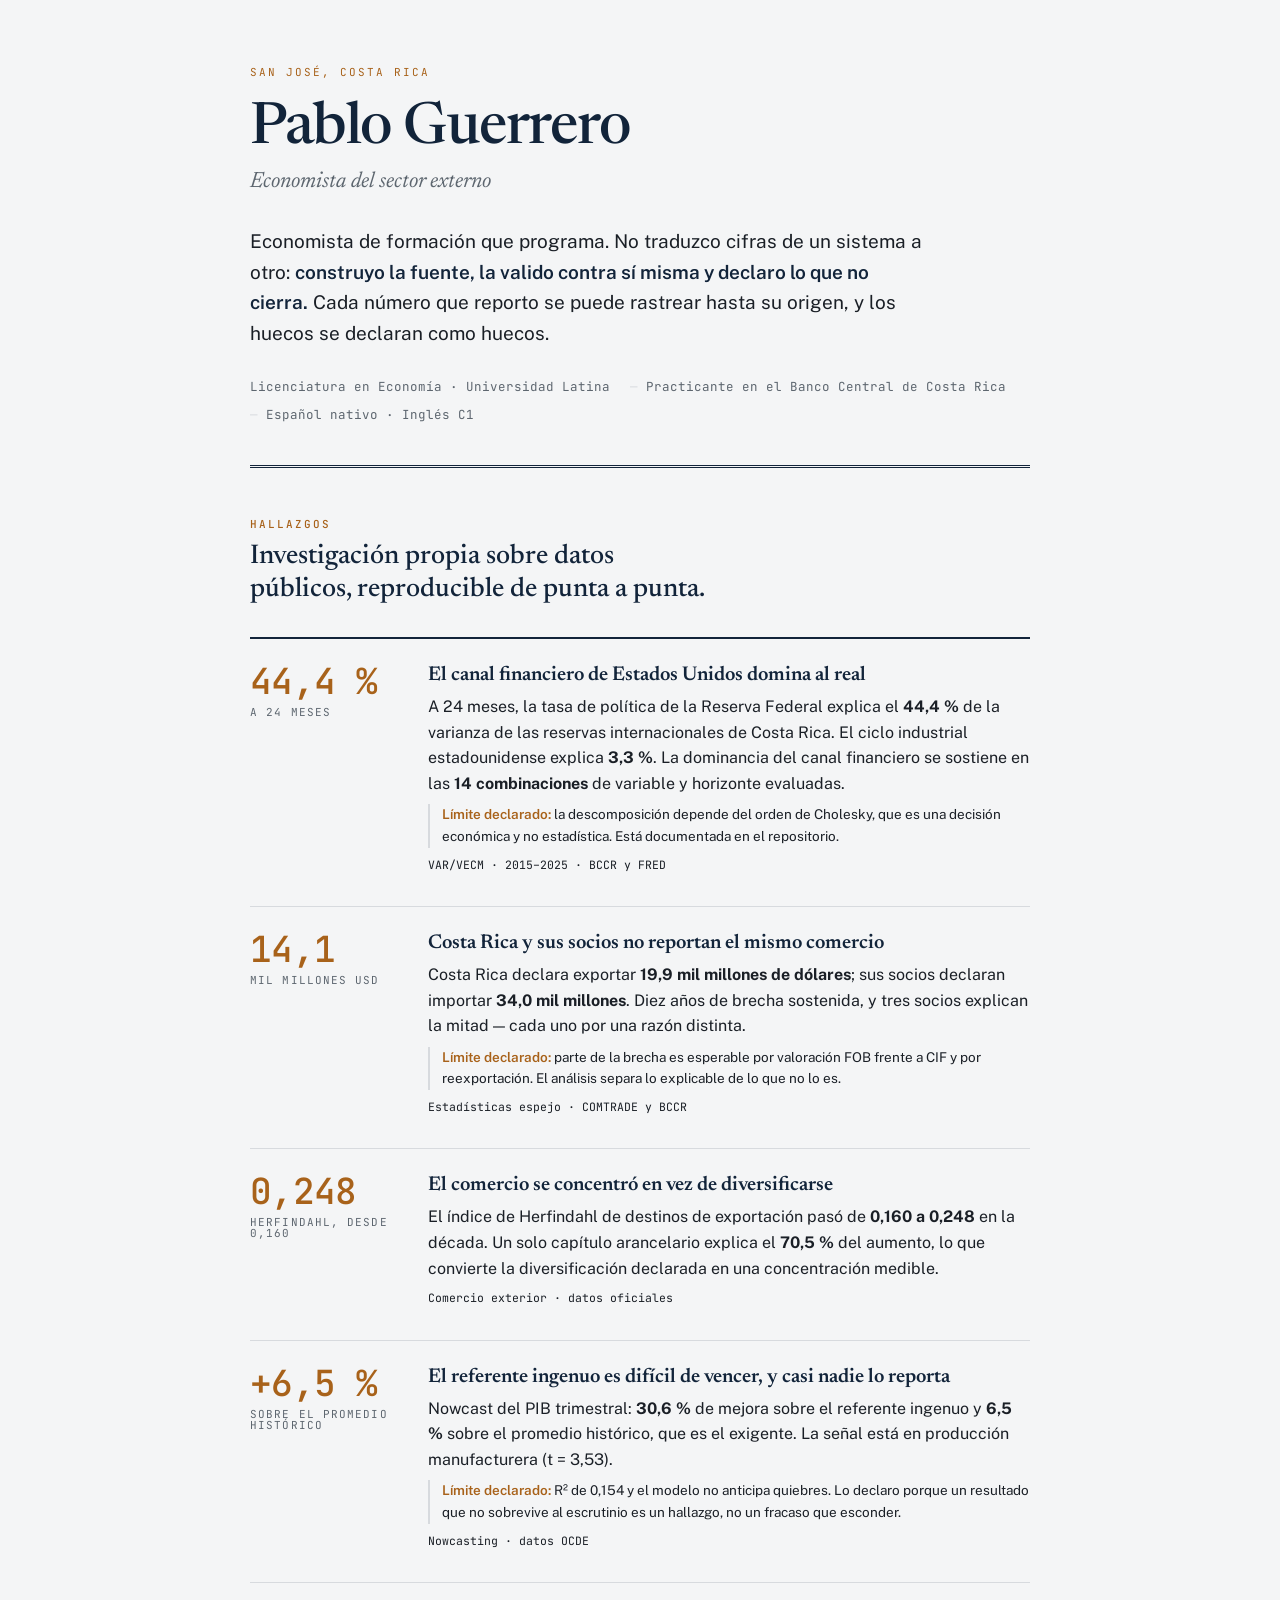
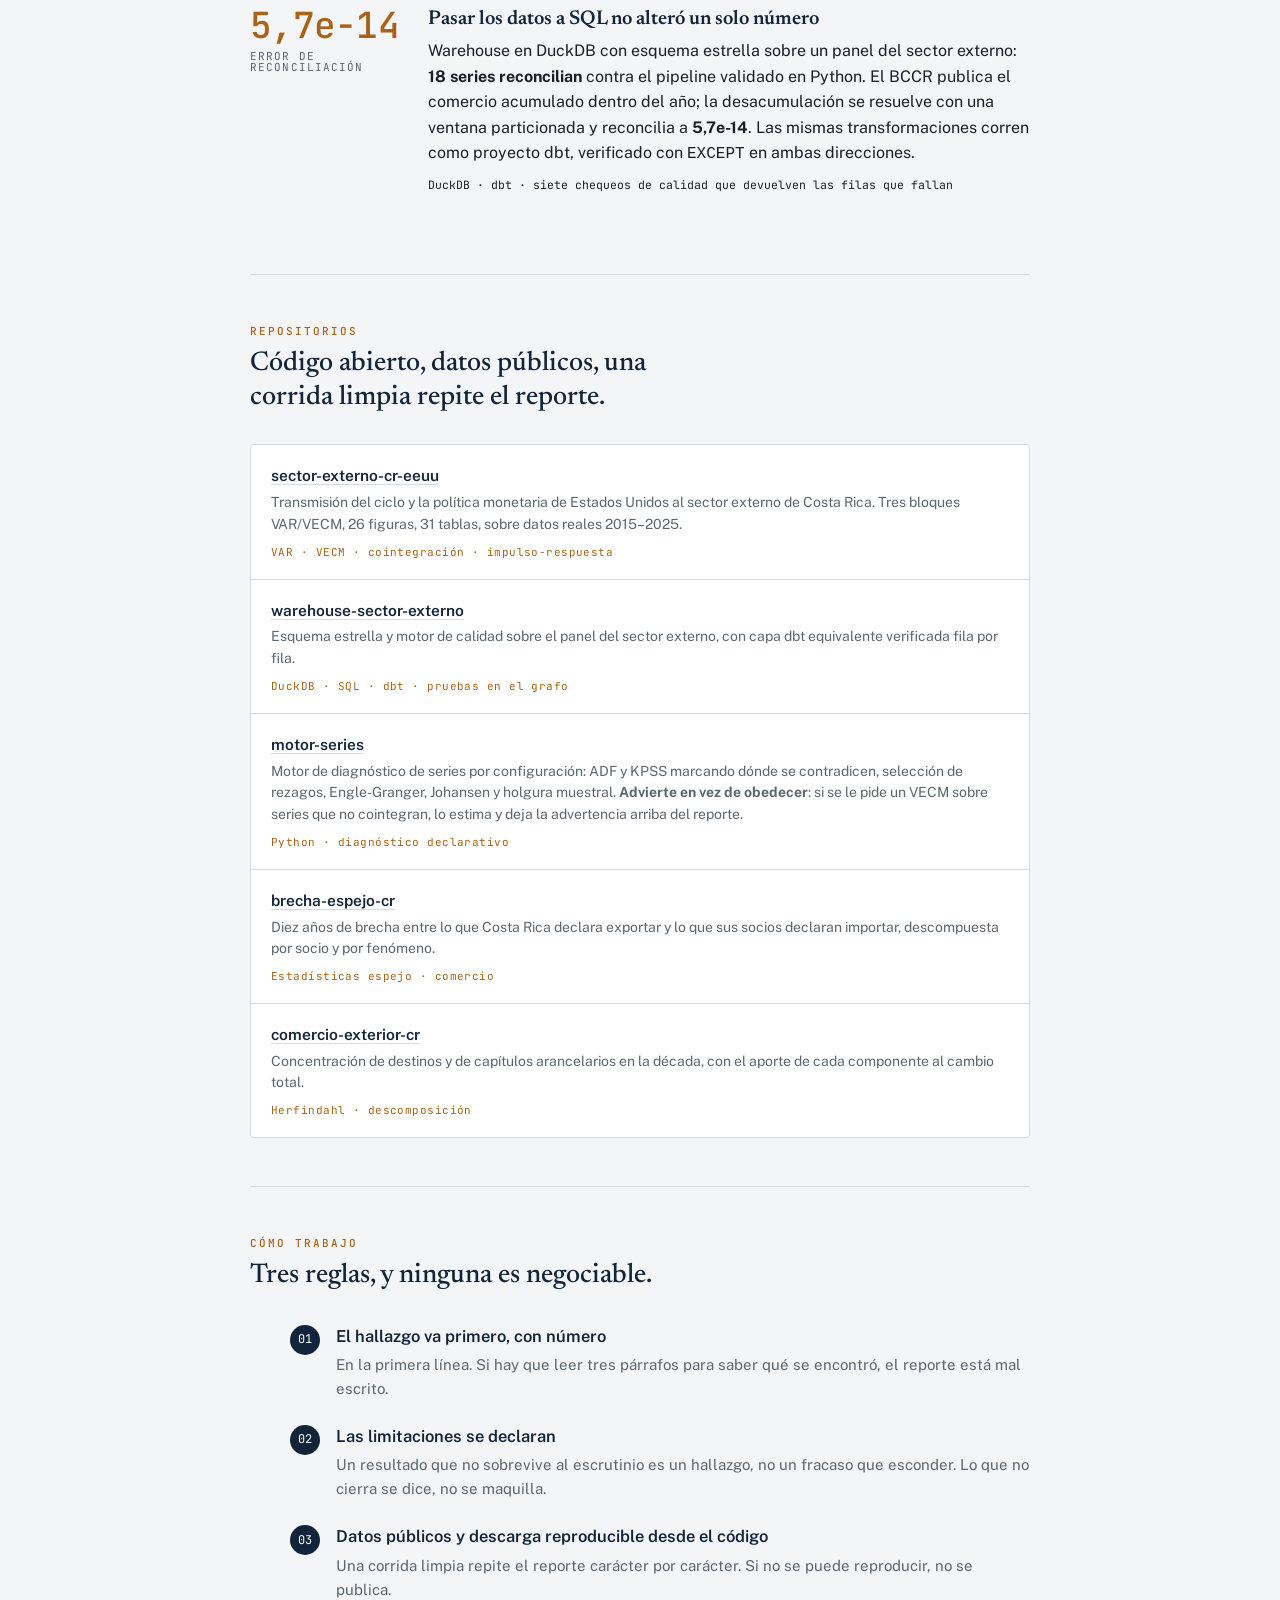
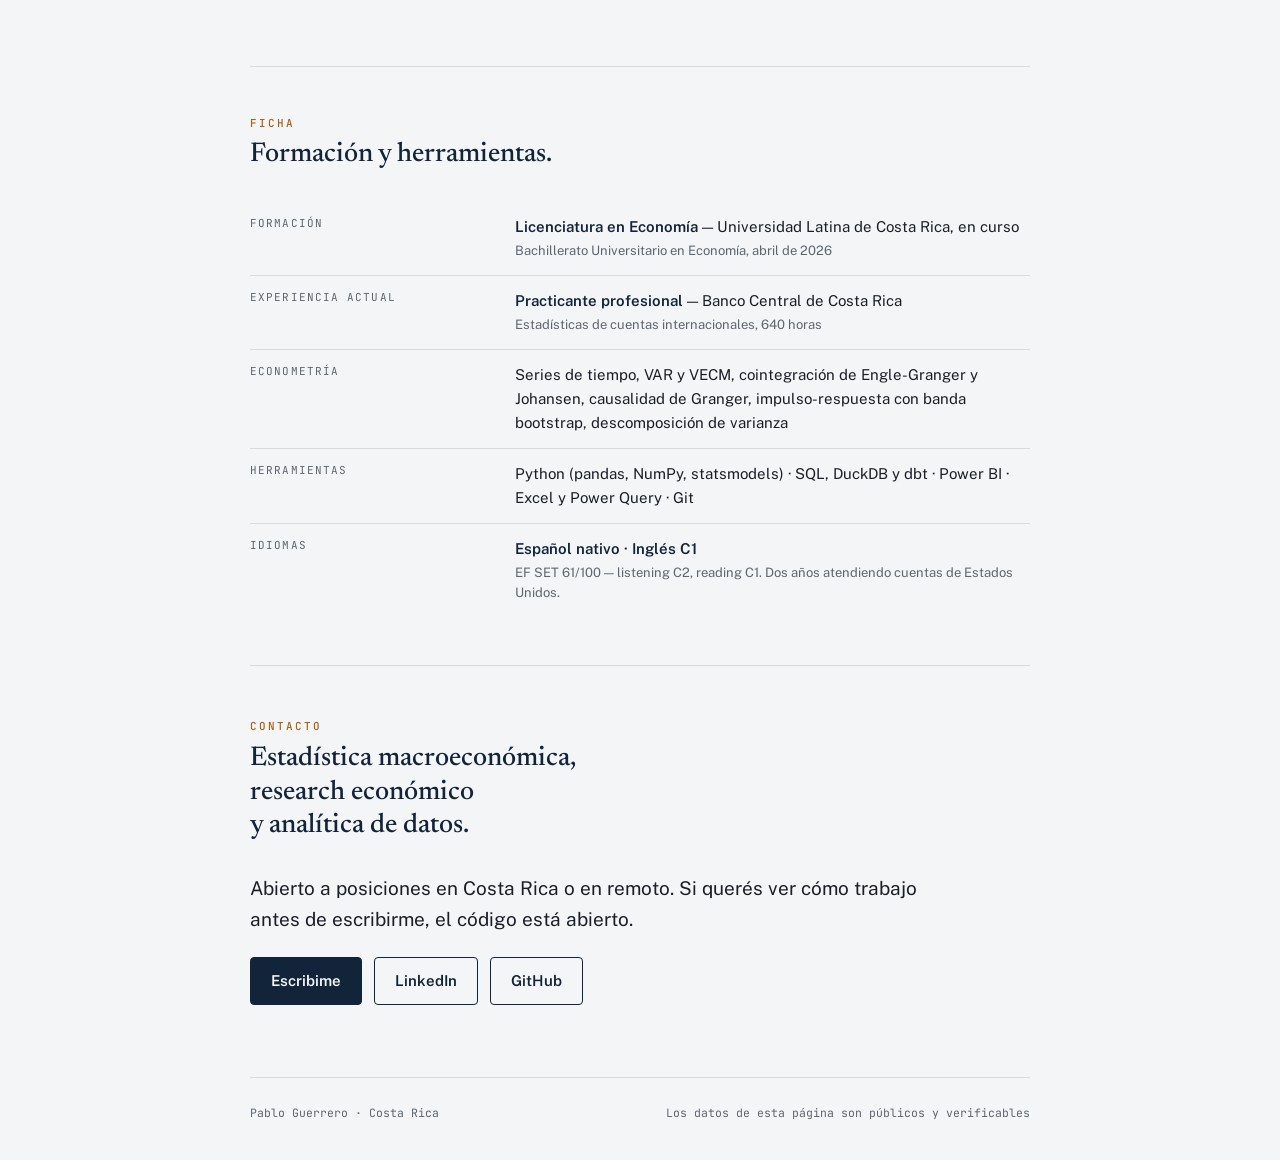
==== index.html @ 135ca8b3 "Página personal de presentación Una sola página estática: hallazgos con su número y su limitación de" ====
<!doctype html>
<html lang="es">
<head>
<meta charset="utf-8">
<meta name="viewport" content="width=device-width, initial-scale=1, viewport-fit=cover">
<title>Pablo Guerrero — Economista</title>
<meta name="description" content="Economista del sector externo costarricense. Series de tiempo, VAR/VECM y datos oficiales. Cada número rastreable hasta su origen.">
<meta property="og:title" content="Pablo Guerrero — Economista">
<meta property="og:description" content="Economista del sector externo costarricense. Series de tiempo, VAR/VECM y datos oficiales.">
<meta property="og:type" content="profile">
<link rel="preconnect" href="https://fonts.googleapis.com">
<link rel="preconnect" href="https://fonts.gstatic.com" crossorigin>
<link rel="stylesheet" href="https://fonts.googleapis.com/css2?family=JetBrains+Mono:wght@400;500&family=Newsreader:ital,opsz,wght@0,6..72,400;0,6..72,500;0,6..72,600;1,6..72,400&family=Public+Sans:wght@400;500;600;700&display=swap">
<style>
  :root{
    --tinta:#12243a;
    --tinta-2:#2c415c;
    --azul:#1b4f8a;
    --ocre:#a8621a;
    --fondo:#f4f5f6;
    --papel:#ffffff;
    --papel-2:#eceef0;
    --linea:#d7dade;
    --texto:#1a1f26;
    --tenue:#5d666f;
    --radio:4px;
  }
  @media (prefers-color-scheme: dark){
    :root:not([data-theme="light"]){
      --tinta:#dfe6ee;
      --tinta-2:#a9bed6;
      --azul:#7fb3e8;
      --ocre:#e0995a;
      --fondo:#0e1319;
      --papel:#161c24;
      --papel-2:#1e262f;
      --linea:#2c353f;
      --texto:#e4e8ec;
      --tenue:#95a0ac;
    }
  }
  :root[data-theme="dark"]{
    --tinta:#dfe6ee; --tinta-2:#a9bed6; --azul:#7fb3e8; --ocre:#e0995a;
    --fondo:#0e1319; --papel:#161c24; --papel-2:#1e262f; --linea:#2c353f;
    --texto:#e4e8ec; --tenue:#95a0ac;
  }

  *{box-sizing:border-box;}
  html{-webkit-text-size-adjust:100%;}
  body{
    margin:0;
    padding:0 20px;
    background:var(--fondo);
    color:var(--texto);
    font-family:"Public Sans", ui-sans-serif, system-ui, -apple-system, sans-serif;
    font-size:16px;
    line-height:1.6;
    -webkit-font-smoothing:antialiased;
  }
  .caja{max-width:780px;margin:0 auto;}

  a{color:var(--azul);text-decoration:none;border-bottom:1px solid transparent;transition:border-color .15s;}
  a:hover{border-bottom-color:var(--azul);}
  a:focus-visible{outline:2px solid var(--ocre);outline-offset:3px;border-radius:2px;}

  /* ---- encabezado ---- */
  header{padding-block:64px 40px;border-bottom:3px double var(--tinta);}
  .kicker{
    font-family:"JetBrains Mono", ui-monospace, monospace;
    font-size:11px;letter-spacing:.18em;text-transform:uppercase;
    color:var(--ocre);margin:0 0 18px;
  }
  h1{
    font-family:"Newsreader", Georgia, "Times New Roman", serif;
    font-weight:500;font-size:clamp(38px, 8vw, 58px);line-height:1.02;
    letter-spacing:-.02em;margin:0 0 6px;color:var(--tinta);
  }
  .rol{
    font-family:"Newsreader", Georgia, serif;font-style:italic;
    font-size:clamp(18px, 3.4vw, 22px);color:var(--tenue);margin:0 0 26px;font-weight:400;
  }
  .tesis{
    font-size:clamp(17px, 2.6vw, 19px);line-height:1.62;max-width:56ch;margin:0 0 28px;
    color:var(--texto);
  }
  .tesis b{font-weight:600;color:var(--tinta);}
  .meta{
    display:flex;flex-wrap:wrap;gap:8px 20px;
    font-family:"JetBrains Mono", ui-monospace, monospace;font-size:12.5px;color:var(--tenue);
  }
  .meta span::before{content:"— ";color:var(--linea);}
  .meta span:first-child::before{content:"";}

  /* ---- secciones ---- */
  section{padding-block:48px;border-bottom:1px solid var(--linea);}
  section:last-of-type{border-bottom:none;}
  h2{
    font-family:"JetBrains Mono", ui-monospace, monospace;
    font-size:11px;letter-spacing:.18em;text-transform:uppercase;font-weight:500;
    color:var(--ocre);margin:0 0 6px;
  }
  .lead{
    font-family:"Newsreader", Georgia, serif;
    font-size:clamp(22px, 4vw, 27px);line-height:1.25;font-weight:500;
    color:var(--tinta);margin:0 0 30px;max-width:30ch;text-wrap:balance;
  }

  /* ---- hallazgos ---- */
  .hallazgo{
    display:grid;grid-template-columns:minmax(0,150px) 1fr;gap:6px 28px;
    padding-block:24px;border-top:1px solid var(--linea);
  }
  .hallazgo:first-of-type{border-top:2px solid var(--tinta);}
  .cifra{
    font-family:"JetBrains Mono", ui-monospace, monospace;
    font-size:clamp(28px, 6vw, 36px);font-weight:500;line-height:1;
    color:var(--ocre);font-variant-numeric:tabular-nums;letter-spacing:-.02em;
  }
  .cifra small{display:block;font-size:11px;letter-spacing:.1em;text-transform:uppercase;
    color:var(--tenue);margin-top:8px;font-weight:400;}
  .hallazgo h3{
    font-family:"Newsreader", Georgia, serif;font-size:20px;font-weight:600;
    margin:0 0 6px;color:var(--tinta);line-height:1.25;
  }
  .hallazgo p{margin:0 0 8px;color:var(--texto);}
  .limite{
    font-size:13.5px;color:var(--tenue);border-left:2px solid var(--linea);
    padding-left:12px;margin:10px 0 0;
  }
  .limite b{color:var(--ocre);font-weight:600;}
  .fuente{
    font-family:"JetBrains Mono", ui-monospace, monospace;
    font-size:11.5px;color:var(--tenue);margin-top:10px;
  }

  /* ---- proyectos ---- */
  .repos{display:grid;gap:1px;background:var(--linea);border:1px solid var(--linea);border-radius:var(--radio);overflow:hidden;}
  .repo{background:var(--papel);padding:18px 20px;}
  .repo:hover{background:var(--papel-2);}
  .repo h3{margin:0 0 4px;font-size:15.5px;font-weight:600;}
  .repo h3 a{color:var(--tinta);border-bottom-color:var(--linea);}
  .repo h3 a:hover{color:var(--azul);border-bottom-color:var(--azul);}
  .repo p{margin:0;font-size:14px;color:var(--tenue);line-height:1.55;}
  .repo .tags{
    font-family:"JetBrains Mono", ui-monospace, monospace;
    font-size:11px;color:var(--ocre);margin-top:8px;letter-spacing:.04em;
  }

  /* ---- metodo ---- */
  .metodo{counter-reset:m;display:grid;gap:22px;}
  .metodo li{list-style:none;padding-left:46px;position:relative;}
  .metodo li::before{
    counter-increment:m;content:counter(m, decimal-leading-zero);
    position:absolute;left:0;top:2px;
    font-family:"JetBrains Mono", ui-monospace, monospace;font-size:12px;
    color:var(--papel);background:var(--tinta);
    width:30px;height:30px;display:grid;place-items:center;border-radius:50%;
  }
  .metodo h3{margin:0 0 4px;font-size:16.5px;font-weight:600;color:var(--tinta);}
  .metodo p{margin:0;color:var(--tenue);font-size:15px;}

  /* ---- ficha ---- */
  .ficha{width:100%;border-collapse:collapse;font-size:15px;}
  .ficha th,.ficha td{text-align:left;padding:13px 0;border-bottom:1px solid var(--linea);vertical-align:top;}
  .ficha th{
    font-family:"JetBrains Mono", ui-monospace, monospace;
    font-size:11px;letter-spacing:.1em;text-transform:uppercase;
    color:var(--tenue);font-weight:400;width:34%;padding-right:20px;
  }
  .ficha tr:last-child th,.ficha tr:last-child td{border-bottom:none;}
  .ficha td b{font-weight:600;color:var(--tinta);}
  .ficha td small{display:block;color:var(--tenue);font-size:13px;margin-top:2px;}

  /* ---- contacto ---- */
  .contacto{padding-block:52px 72px;}
  .contacto .lead{max-width:24ch;}
  .enlaces{display:flex;flex-wrap:wrap;gap:12px;margin-top:8px;}
  .enlaces a{
    display:inline-flex;align-items:center;gap:8px;
    border:1px solid var(--tinta);color:var(--tinta);
    padding:11px 20px;border-radius:var(--radio);
    font-size:15px;font-weight:600;transition:all .15s;
  }
  .enlaces a:hover{background:var(--tinta);color:var(--fondo);border-color:var(--tinta);}
  .enlaces a.primario{background:var(--tinta);color:var(--fondo);}
  .enlaces a.primario:hover{background:var(--azul);border-color:var(--azul);}

  footer{
    padding-block:26px 40px;border-top:1px solid var(--linea);
    font-family:"JetBrains Mono", ui-monospace, monospace;
    font-size:11.5px;color:var(--tenue);
    display:flex;justify-content:space-between;gap:12px;flex-wrap:wrap;
  }

  @media (max-width: 620px){
    .hallazgo{grid-template-columns:1fr;gap:10px;}
    .cifra small{display:inline;margin-left:10px;}
    .ficha th{width:auto;display:block;padding-bottom:2px;border-bottom:none;}
    .ficha td{display:block;padding-top:0;}
  }
  @media (prefers-reduced-motion: reduce){*{transition:none !important;}}
</style>
</head>
<body>
<div class="caja">

  <header>
    <p class="kicker">San José, Costa Rica</p>
    <h1>Pablo Guerrero</h1>
    <p class="rol">Economista del sector externo</p>
    <p class="tesis">Economista de formación que programa. No traduzco cifras de un sistema a otro: <b>construyo la fuente, la valido contra sí misma y declaro lo que no cierra.</b> Cada número que reporto se puede rastrear hasta su origen, y los huecos se declaran como huecos.</p>
    <div class="meta">
      <span>Licenciatura en Economía · Universidad Latina</span>
      <span>Practicante en el Banco Central de Costa Rica</span>
      <span>Español nativo · Inglés C1</span>
    </div>
  </header>

  <section>
    <h2>Hallazgos</h2>
    <p class="lead">Investigación propia sobre datos públicos, reproducible de punta a punta.</p>

    <div class="hallazgo">
      <div class="cifra">44,4 %<small>a 24 meses</small></div>
      <div>
        <h3>El canal financiero de Estados Unidos domina al real</h3>
        <p>A 24 meses, la tasa de política de la Reserva Federal explica el <b>44,4 %</b> de la varianza de las reservas internacionales de Costa Rica. El ciclo industrial estadounidense explica <b>3,3 %</b>. La dominancia del canal financiero se sostiene en las <b>14 combinaciones</b> de variable y horizonte evaluadas.</p>
        <p class="limite"><b>Límite declarado:</b> la descomposición depende del orden de Cholesky, que es una decisión económica y no estadística. Está documentada en el repositorio.</p>
        <p class="fuente">VAR/VECM · 2015–2025 · BCCR y FRED</p>
      </div>
    </div>

    <div class="hallazgo">
      <div class="cifra">14,1<small>mil millones USD</small></div>
      <div>
        <h3>Costa Rica y sus socios no reportan el mismo comercio</h3>
        <p>Costa Rica declara exportar <b>19,9 mil millones de dólares</b>; sus socios declaran importar <b>34,0 mil millones</b>. Diez años de brecha sostenida, y tres socios explican la mitad — cada uno por una razón distinta.</p>
        <p class="limite"><b>Límite declarado:</b> parte de la brecha es esperable por valoración FOB frente a CIF y por reexportación. El análisis separa lo explicable de lo que no lo es.</p>
        <p class="fuente">Estadísticas espejo · COMTRADE y BCCR</p>
      </div>
    </div>

    <div class="hallazgo">
      <div class="cifra">0,248<small>Herfindahl, desde 0,160</small></div>
      <div>
        <h3>El comercio se concentró en vez de diversificarse</h3>
        <p>El índice de Herfindahl de destinos de exportación pasó de <b>0,160 a 0,248</b> en la década. Un solo capítulo arancelario explica el <b>70,5 %</b> del aumento, lo que convierte la diversificación declarada en una concentración medible.</p>
        <p class="fuente">Comercio exterior · datos oficiales</p>
      </div>
    </div>

    <div class="hallazgo">
      <div class="cifra">+6,5 %<small>sobre el promedio histórico</small></div>
      <div>
        <h3>El referente ingenuo es difícil de vencer, y casi nadie lo reporta</h3>
        <p>Nowcast del PIB trimestral: <b>30,6 %</b> de mejora sobre el referente ingenuo y <b>6,5 %</b> sobre el promedio histórico, que es el exigente. La señal está en producción manufacturera (t = 3,53).</p>
        <p class="limite"><b>Límite declarado:</b> R² de 0,154 y el modelo no anticipa quiebres. Lo declaro porque un resultado que no sobrevive al escrutinio es un hallazgo, no un fracaso que esconder.</p>
        <p class="fuente">Nowcasting · datos OCDE</p>
      </div>
    </div>

    <div class="hallazgo">
      <div class="cifra">5,7e-14<small>error de reconciliación</small></div>
      <div>
        <h3>Pasar los datos a SQL no alteró un solo número</h3>
        <p>Warehouse en DuckDB con esquema estrella sobre un panel del sector externo: <b>18 series reconcilian</b> contra el pipeline validado en Python. El BCCR publica el comercio acumulado dentro del año; la desacumulación se resuelve con una ventana particionada y reconcilia a <b>5,7e-14</b>. Las mismas transformaciones corren como proyecto dbt, verificado con <code>EXCEPT</code> en ambas direcciones.</p>
        <p class="fuente">DuckDB · dbt · siete chequeos de calidad que devuelven las filas que fallan</p>
      </div>
    </div>
  </section>

  <section>
    <h2>Repositorios</h2>
    <p class="lead">Código abierto, datos públicos, una corrida limpia repite el reporte.</p>
    <div class="repos">
      <div class="repo">
        <h3><a href="https://github.com/pabloguerrerocr/sector-externo-cr-eeuu">sector-externo-cr-eeuu</a></h3>
        <p>Transmisión del ciclo y la política monetaria de Estados Unidos al sector externo de Costa Rica. Tres bloques VAR/VECM, 26 figuras, 31 tablas, sobre datos reales 2015–2025.</p>
        <p class="tags">VAR · VECM · cointegración · impulso-respuesta</p>
      </div>
      <div class="repo">
        <h3><a href="https://github.com/pabloguerrerocr/warehouse-sector-externo">warehouse-sector-externo</a></h3>
        <p>Esquema estrella y motor de calidad sobre el panel del sector externo, con capa dbt equivalente verificada fila por fila.</p>
        <p class="tags">DuckDB · SQL · dbt · pruebas en el grafo</p>
      </div>
      <div class="repo">
        <h3><a href="https://github.com/pabloguerrerocr/motor-series">motor-series</a></h3>
        <p>Motor de diagnóstico de series por configuración: ADF y KPSS marcando dónde se contradicen, selección de rezagos, Engle-Granger, Johansen y holgura muestral. <b>Advierte en vez de obedecer</b>: si se le pide un VECM sobre series que no cointegran, lo estima y deja la advertencia arriba del reporte.</p>
        <p class="tags">Python · diagnóstico declarativo</p>
      </div>
      <div class="repo">
        <h3><a href="https://github.com/pabloguerrerocr/brecha-espejo-cr">brecha-espejo-cr</a></h3>
        <p>Diez años de brecha entre lo que Costa Rica declara exportar y lo que sus socios declaran importar, descompuesta por socio y por fenómeno.</p>
        <p class="tags">Estadísticas espejo · comercio</p>
      </div>
      <div class="repo">
        <h3><a href="https://github.com/pabloguerrerocr/comercio-exterior-cr">comercio-exterior-cr</a></h3>
        <p>Concentración de destinos y de capítulos arancelarios en la década, con el aporte de cada componente al cambio total.</p>
        <p class="tags">Herfindahl · descomposición</p>
      </div>
    </div>
  </section>

  <section>
    <h2>Cómo trabajo</h2>
    <p class="lead">Tres reglas, y ninguna es negociable.</p>
    <ol class="metodo">
      <li>
        <h3>El hallazgo va primero, con número</h3>
        <p>En la primera línea. Si hay que leer tres párrafos para saber qué se encontró, el reporte está mal escrito.</p>
      </li>
      <li>
        <h3>Las limitaciones se declaran</h3>
        <p>Un resultado que no sobrevive al escrutinio es un hallazgo, no un fracaso que esconder. Lo que no cierra se dice, no se maquilla.</p>
      </li>
      <li>
        <h3>Datos públicos y descarga reproducible desde el código</h3>
        <p>Una corrida limpia repite el reporte carácter por carácter. Si no se puede reproducir, no se publica.</p>
      </li>
    </ol>
  </section>

  <section>
    <h2>Ficha</h2>
    <p class="lead">Formación y herramientas.</p>
    <table class="ficha">
      <tr>
        <th>Formación</th>
        <td>
          <b>Licenciatura en Economía</b> — Universidad Latina de Costa Rica, en curso
          <small>Bachillerato Universitario en Economía, abril de 2026</small>
        </td>
      </tr>
      <tr>
        <th>Experiencia actual</th>
        <td>
          <b>Practicante profesional</b> — Banco Central de Costa Rica
          <small>Estadísticas de cuentas internacionales, 640 horas</small>
        </td>
      </tr>
      <tr>
        <th>Econometría</th>
        <td>Series de tiempo, VAR y VECM, cointegración de Engle-Granger y Johansen, causalidad de Granger, impulso-respuesta con banda bootstrap, descomposición de varianza</td>
      </tr>
      <tr>
        <th>Herramientas</th>
        <td>Python (pandas, NumPy, statsmodels) · SQL, DuckDB y dbt · Power BI · Excel y Power Query · Git</td>
      </tr>
      <tr>
        <th>Idiomas</th>
        <td>
          <b>Español nativo · Inglés C1</b>
          <small>EF SET 61/100 — listening C2, reading C1. Dos años atendiendo cuentas de Estados Unidos.</small>
        </td>
      </tr>
    </table>
  </section>

  <section class="contacto">
    <h2>Contacto</h2>
    <p class="lead">Estadística macroeconómica, research económico y analítica de datos.</p>
    <p class="tesis" style="margin-bottom:22px;">Abierto a posiciones en Costa Rica o en remoto. Si querés ver cómo trabajo antes de escribirme, el código está abierto.</p>
    <div class="enlaces">
      <a class="primario" href="mailto:pabloguerrerocr@gmail.com">Escribime</a>
      <a href="https://www.linkedin.com/in/pabloguerrerocr">LinkedIn</a>
      <a href="https://github.com/pabloguerrerocr">GitHub</a>
    </div>
  </section>

  <footer>
    <span>Pablo Guerrero · Costa Rica</span>
    <span>Los datos de esta página son públicos y verificables</span>
  </footer>

</div>
</body>
</html>
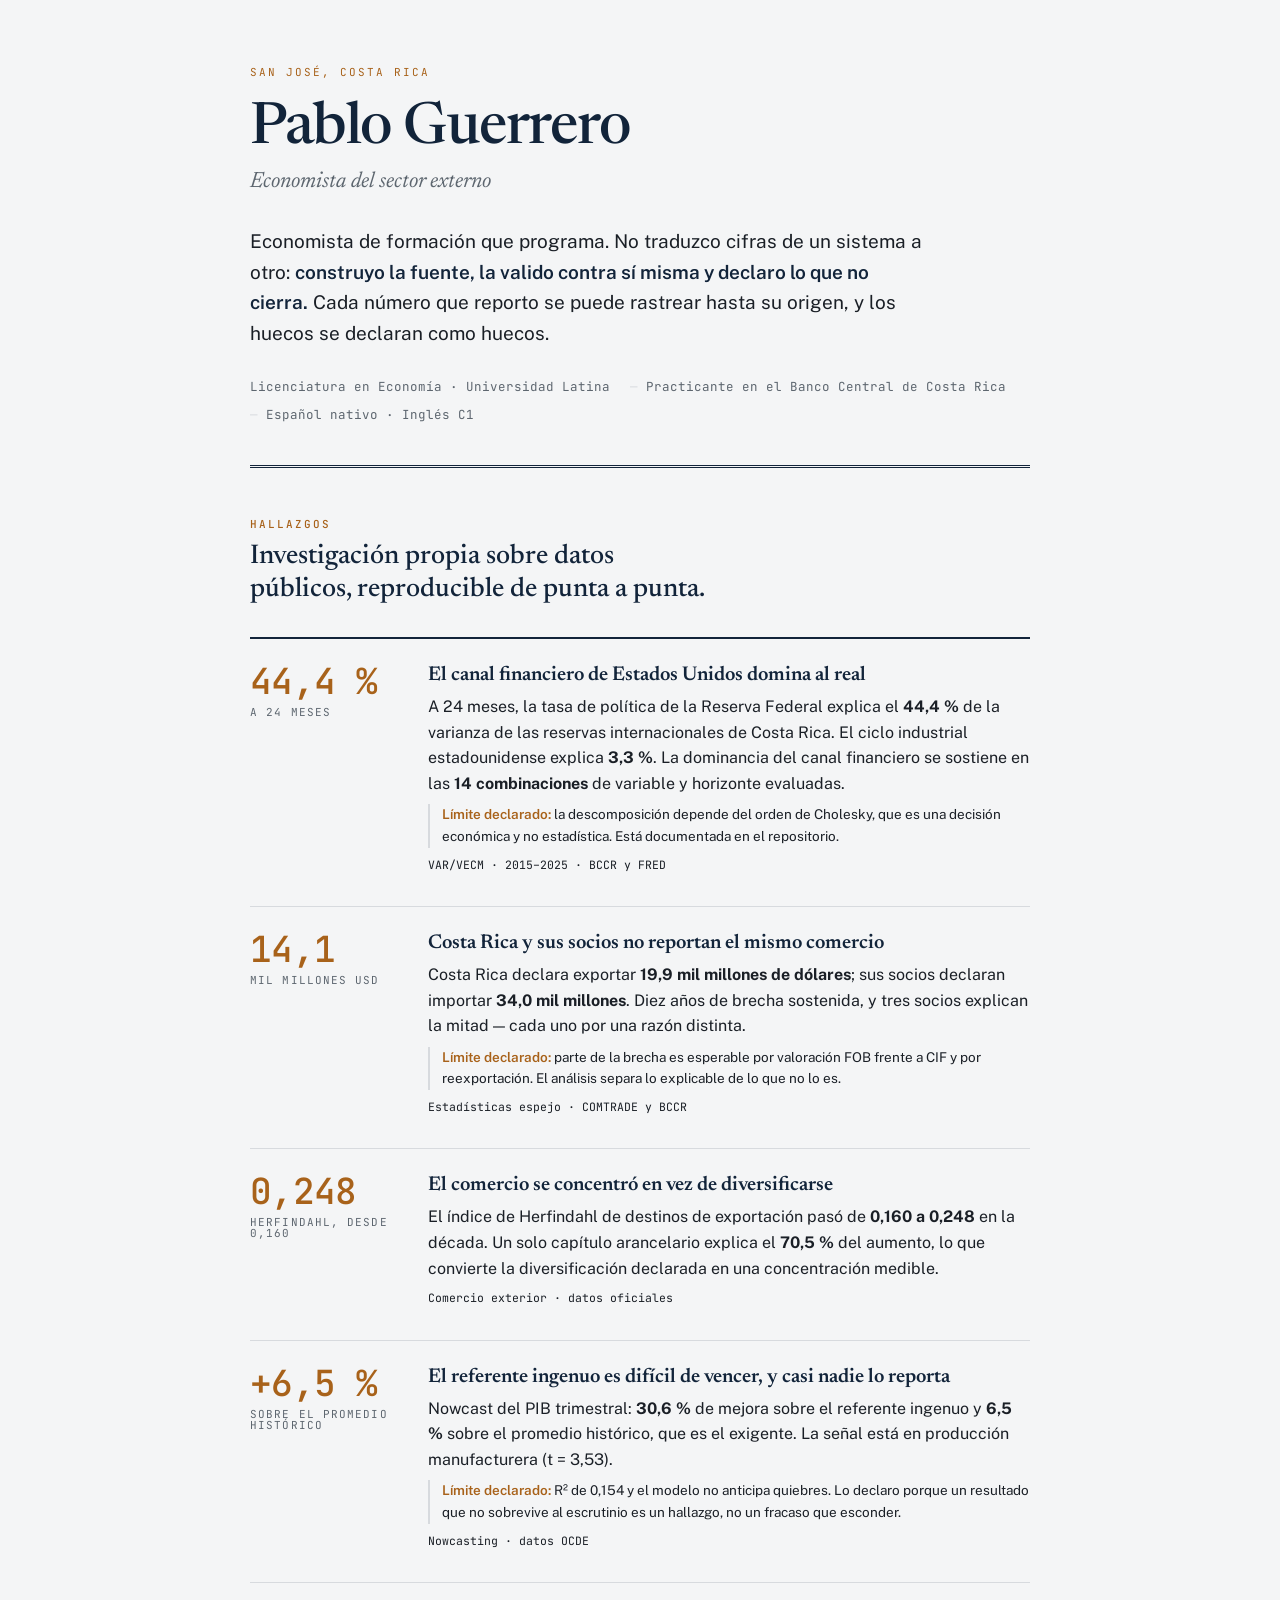
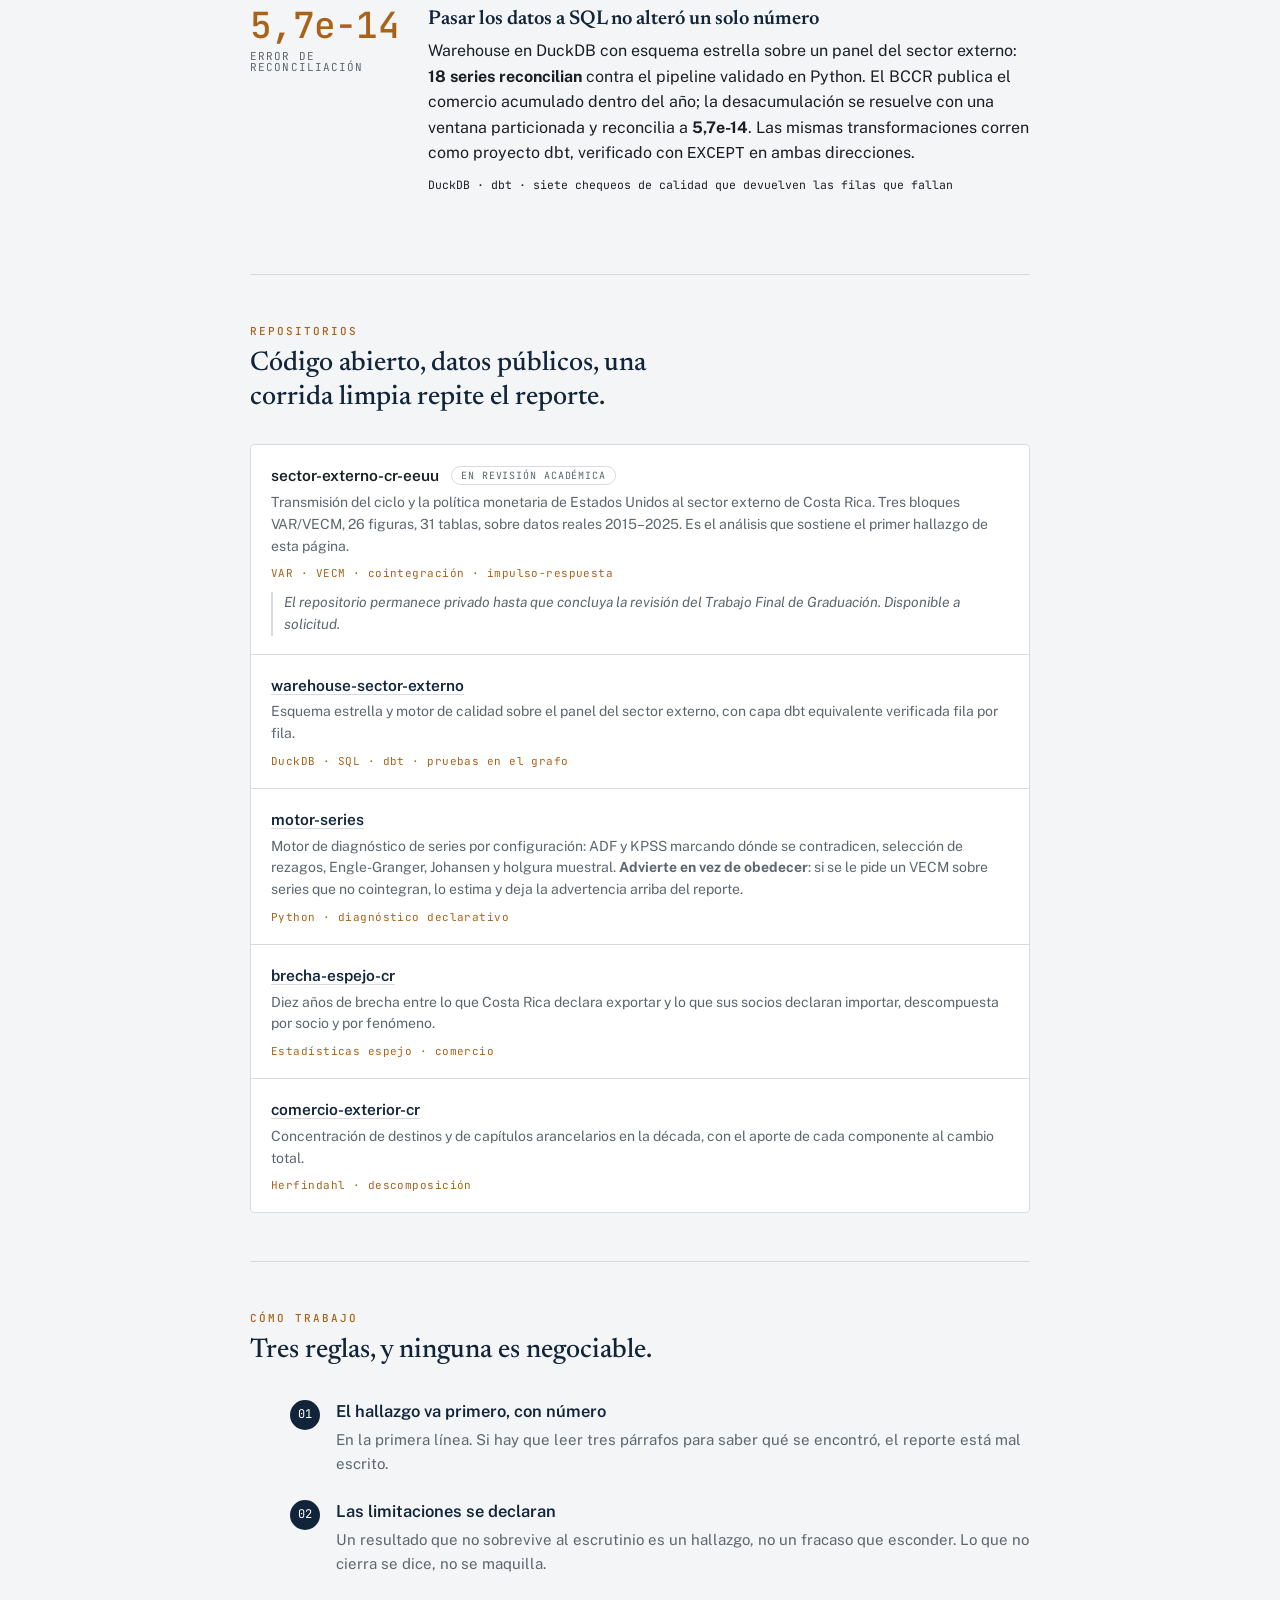
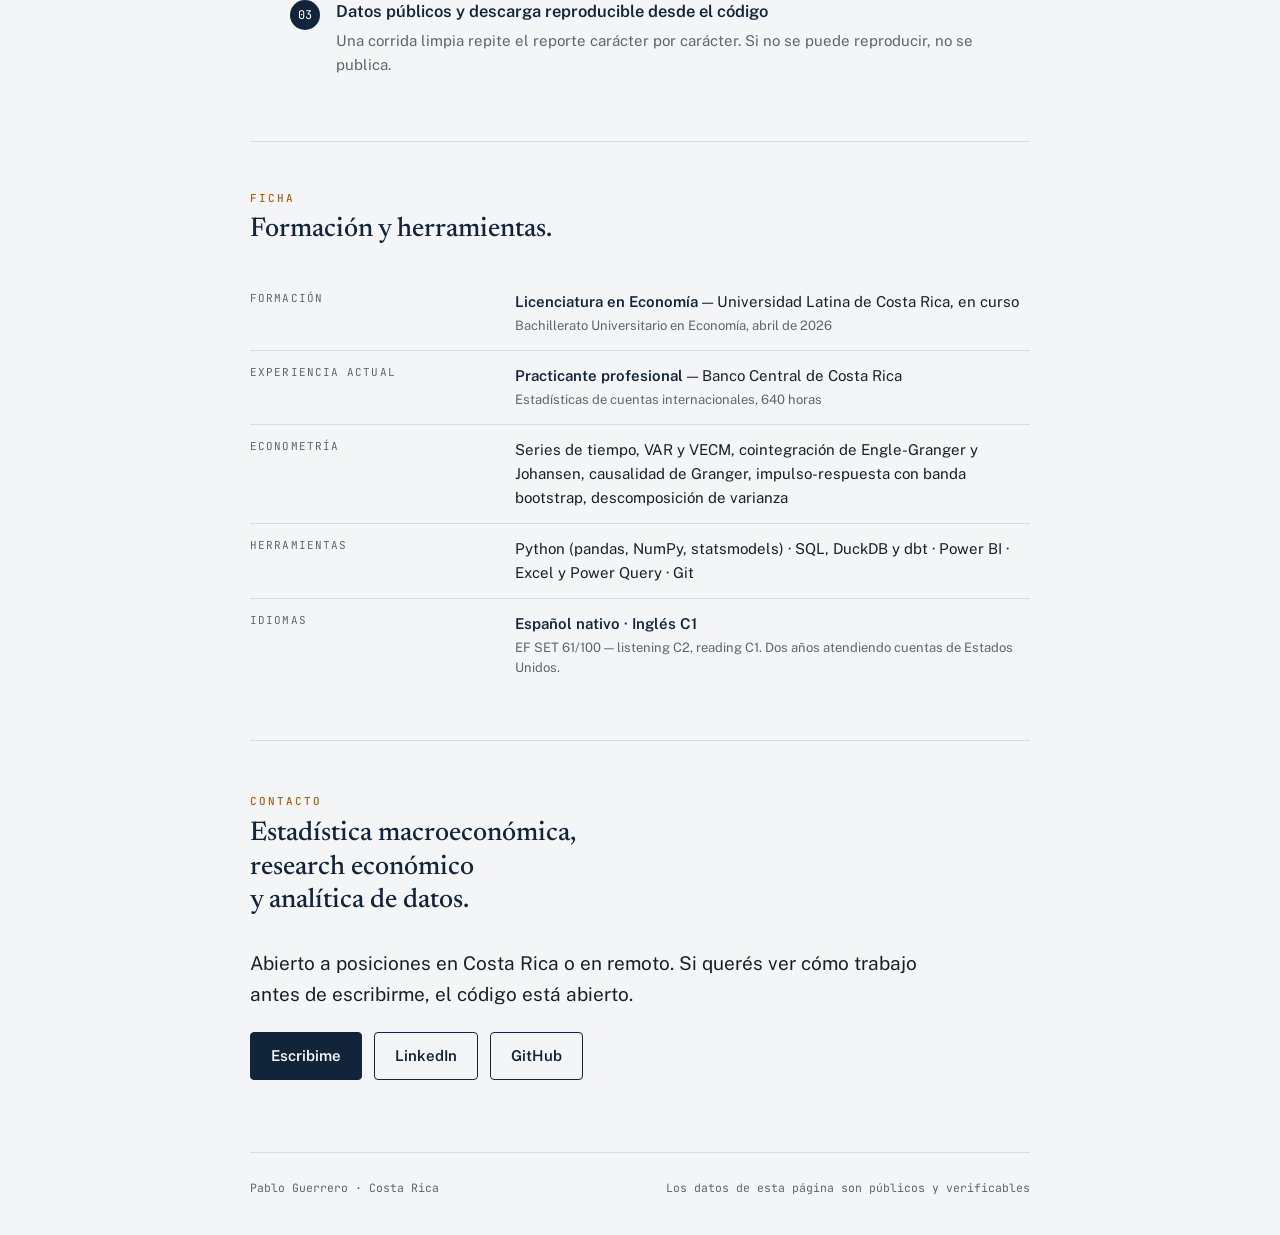
==== commit 594935b5: "No enlazar el repositorio del TFG mientras siga privado sector-externo-cr-eeuu es privado a la esper" ====
--- a/index.html
+++ b/index.html
@@ -145,6 +145,16 @@
     font-family:"JetBrains Mono", ui-monospace, monospace;
     font-size:11px;color:var(--ocre);margin-top:8px;letter-spacing:.04em;
   }
+  .estado{
+    font-family:"JetBrains Mono", ui-monospace, monospace;
+    font-size:10px;letter-spacing:.09em;text-transform:uppercase;font-weight:400;
+    color:var(--tenue);border:1px solid var(--linea);border-radius:99px;
+    padding:2px 9px;margin-left:8px;vertical-align:2px;white-space:nowrap;
+  }
+  .nota-repo{
+    margin-top:10px !important;font-size:13px;color:var(--tenue);
+    border-left:2px solid var(--linea);padding-left:11px;font-style:italic;
+  }
 
   /* ---- metodo ---- */
   .metodo{counter-reset:m;display:grid;gap:22px;}
@@ -274,9 +284,10 @@
     <p class="lead">Código abierto, datos públicos, una corrida limpia repite el reporte.</p>
     <div class="repos">
       <div class="repo">
-        <h3><a href="https://github.com/pabloguerrerocr/sector-externo-cr-eeuu">sector-externo-cr-eeuu</a></h3>
-        <p>Transmisión del ciclo y la política monetaria de Estados Unidos al sector externo de Costa Rica. Tres bloques VAR/VECM, 26 figuras, 31 tablas, sobre datos reales 2015–2025.</p>
+        <h3>sector-externo-cr-eeuu <span class="estado">en revisión académica</span></h3>
+        <p>Transmisión del ciclo y la política monetaria de Estados Unidos al sector externo de Costa Rica. Tres bloques VAR/VECM, 26 figuras, 31 tablas, sobre datos reales 2015–2025. Es el análisis que sostiene el primer hallazgo de esta página.</p>
         <p class="tags">VAR · VECM · cointegración · impulso-respuesta</p>
+        <p class="nota-repo">El repositorio permanece privado hasta que concluya la revisión del Trabajo Final de Graduación. Disponible a solicitud.</p>
       </div>
       <div class="repo">
         <h3><a href="https://github.com/pabloguerrerocr/warehouse-sector-externo">warehouse-sector-externo</a></h3>
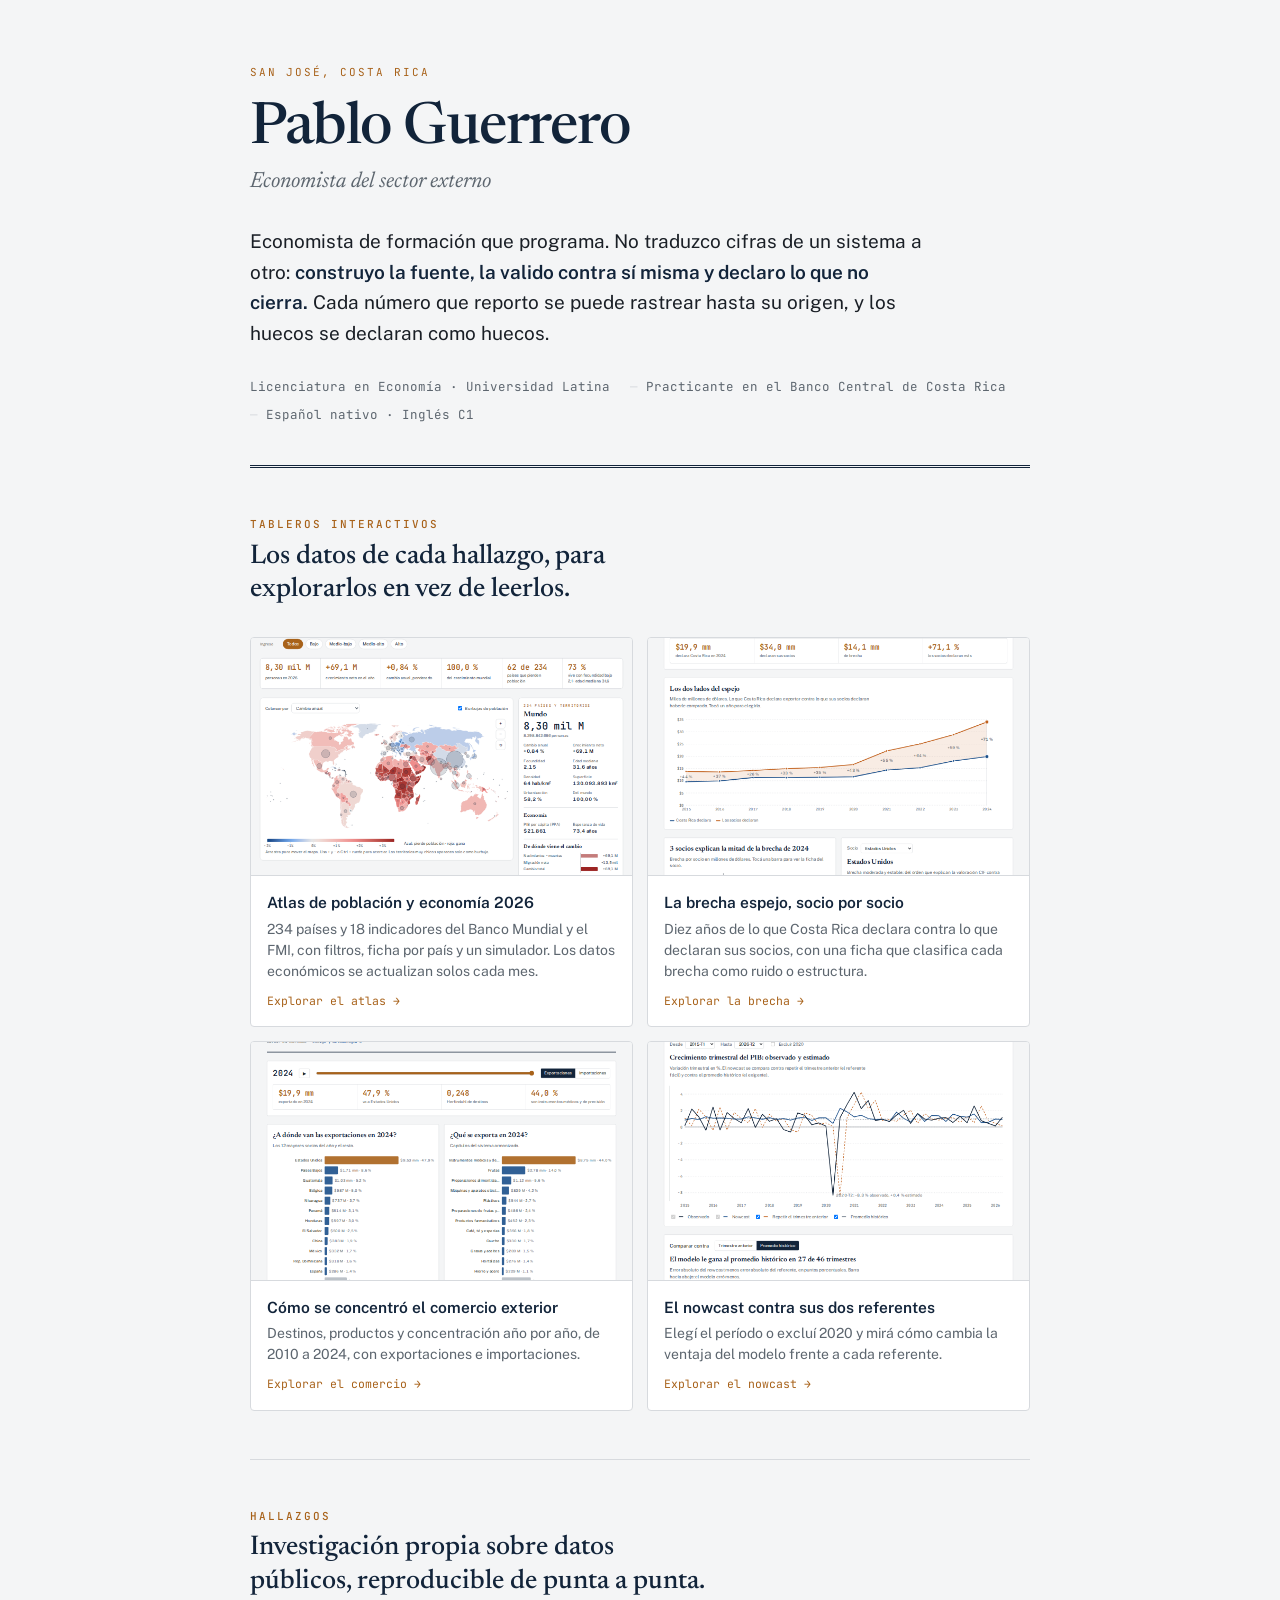
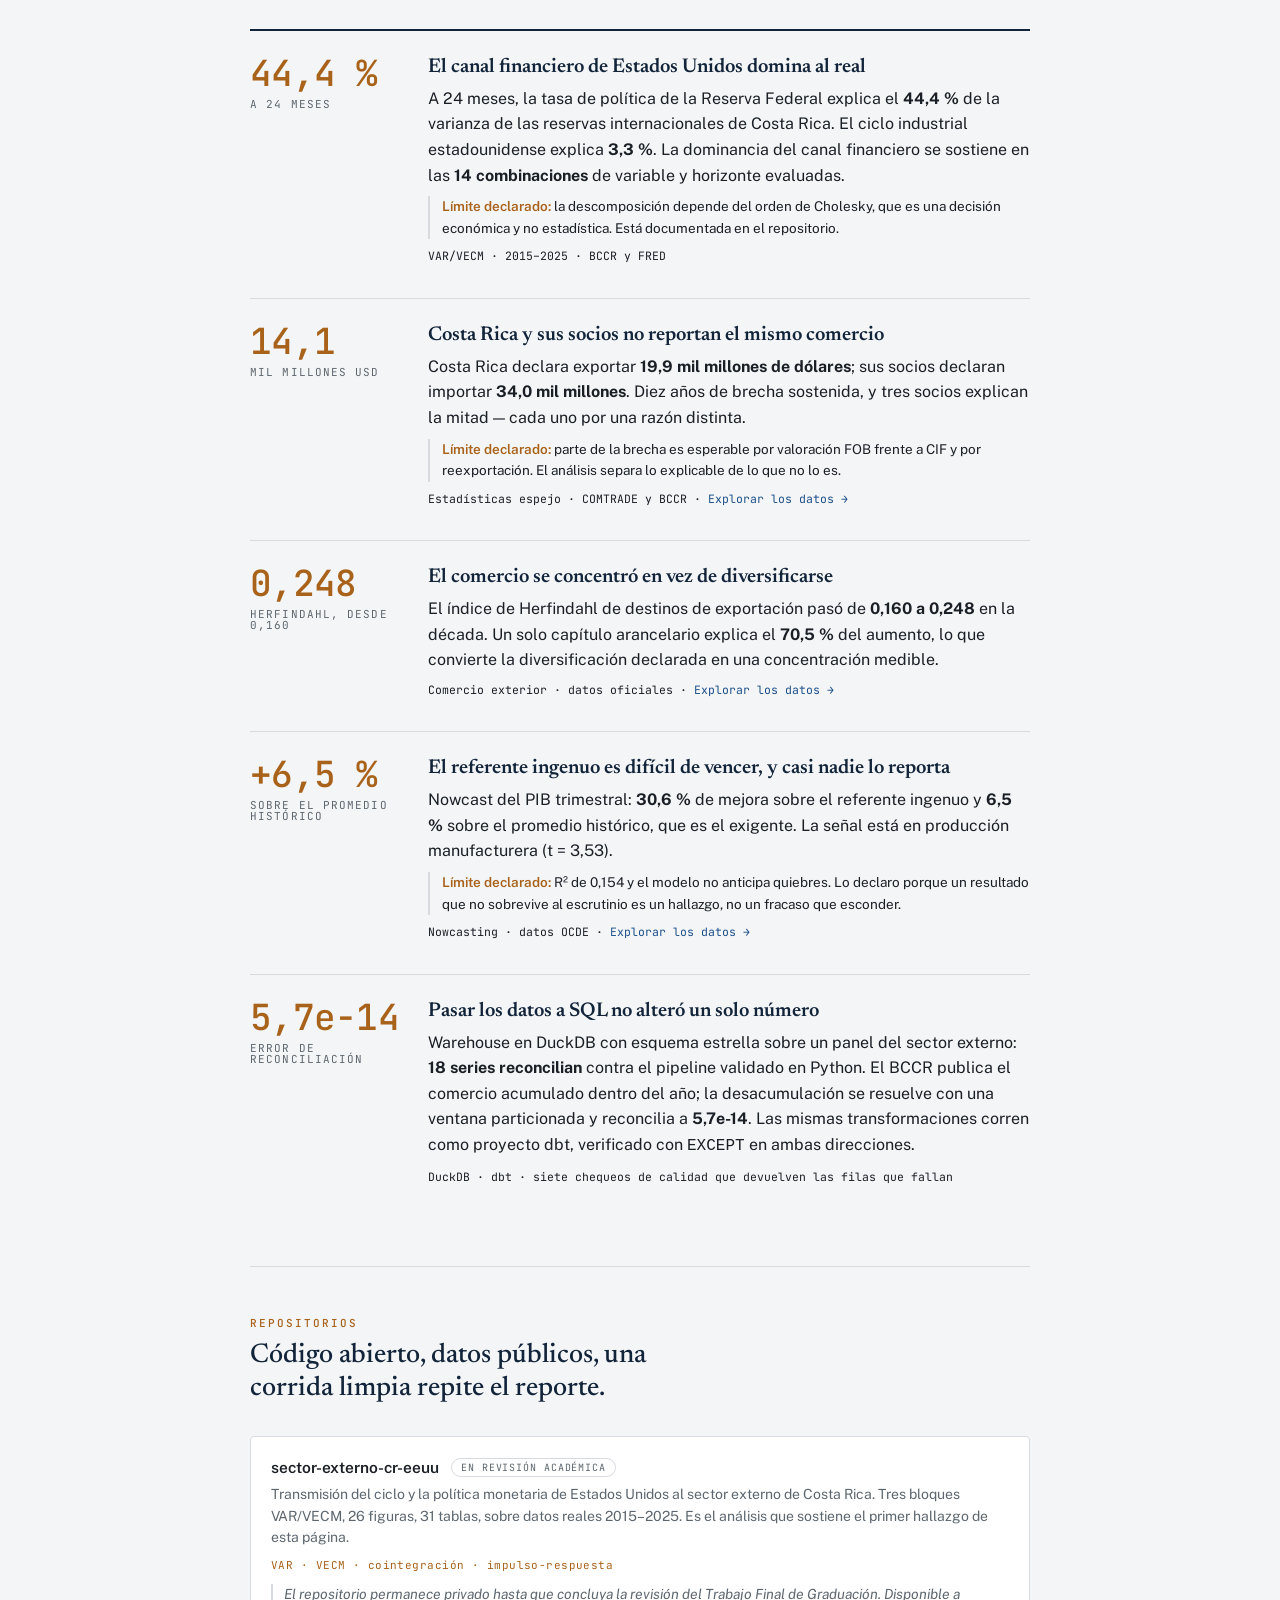
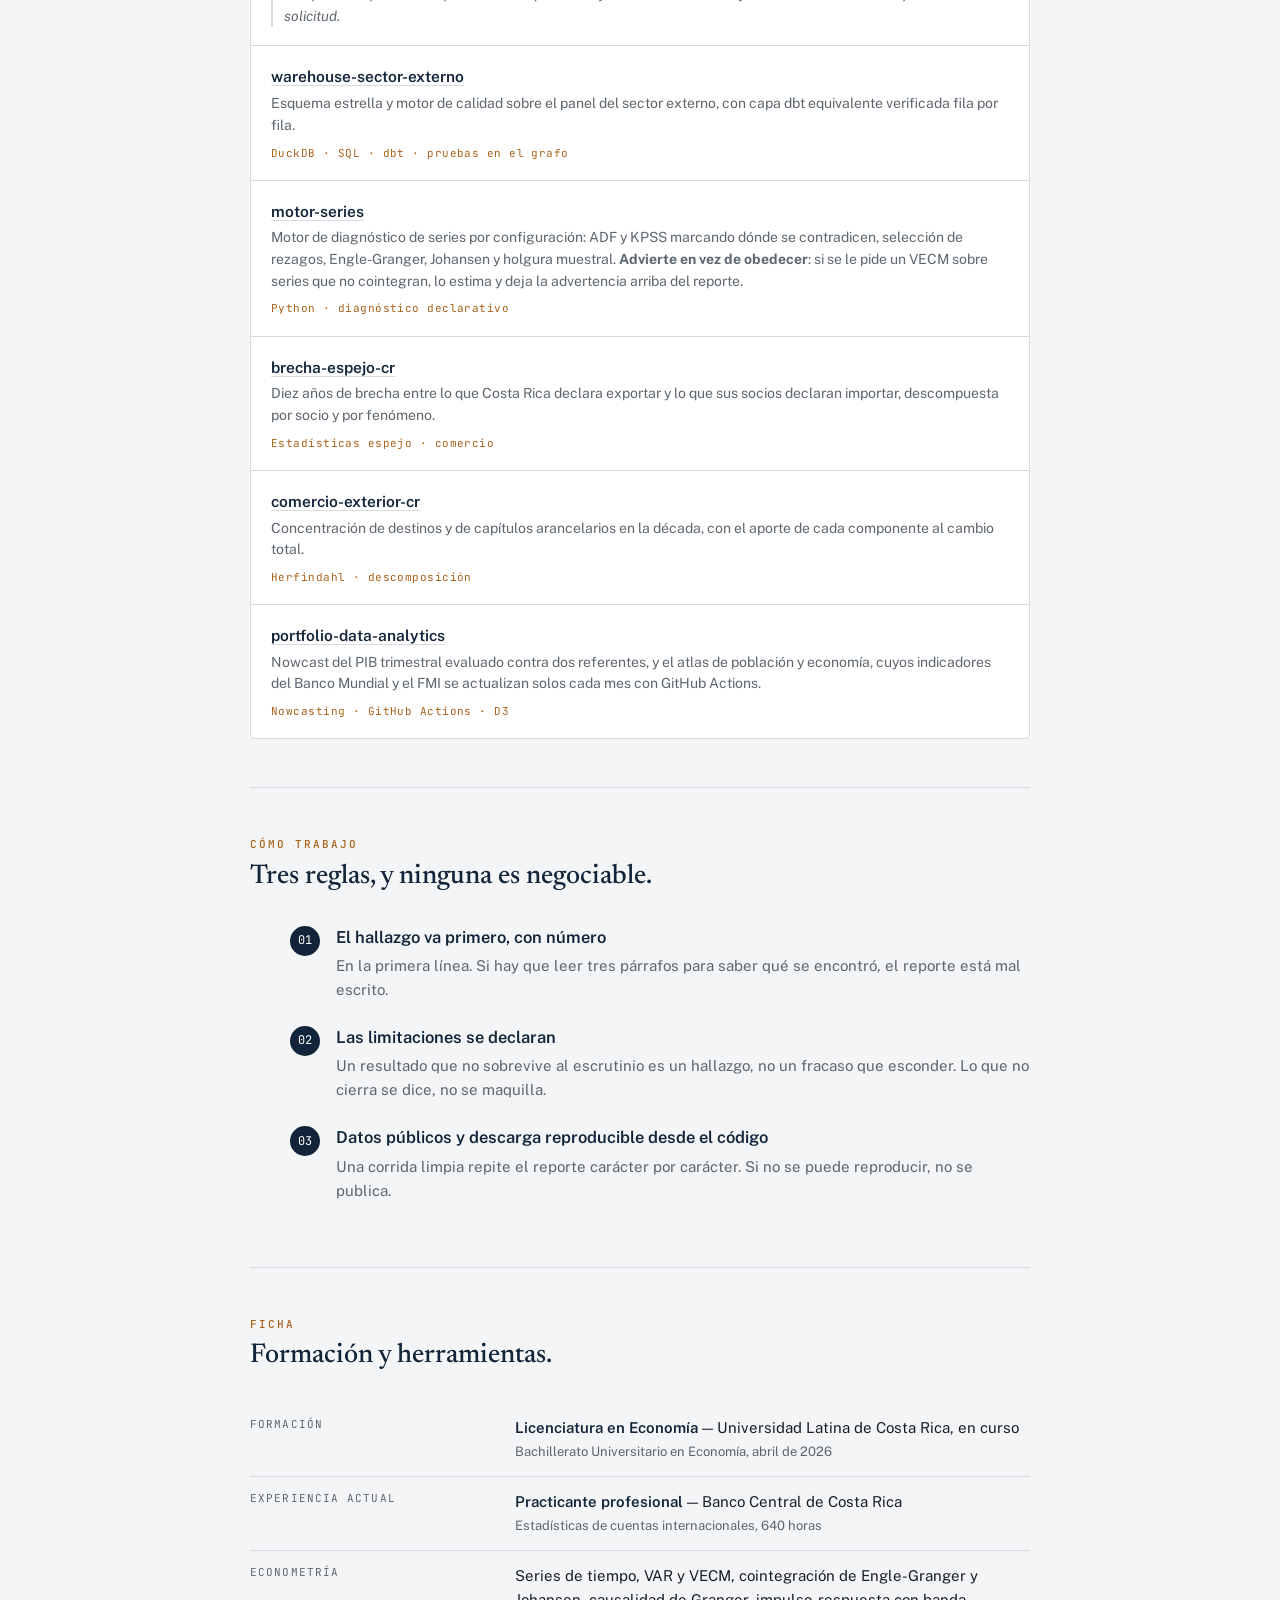
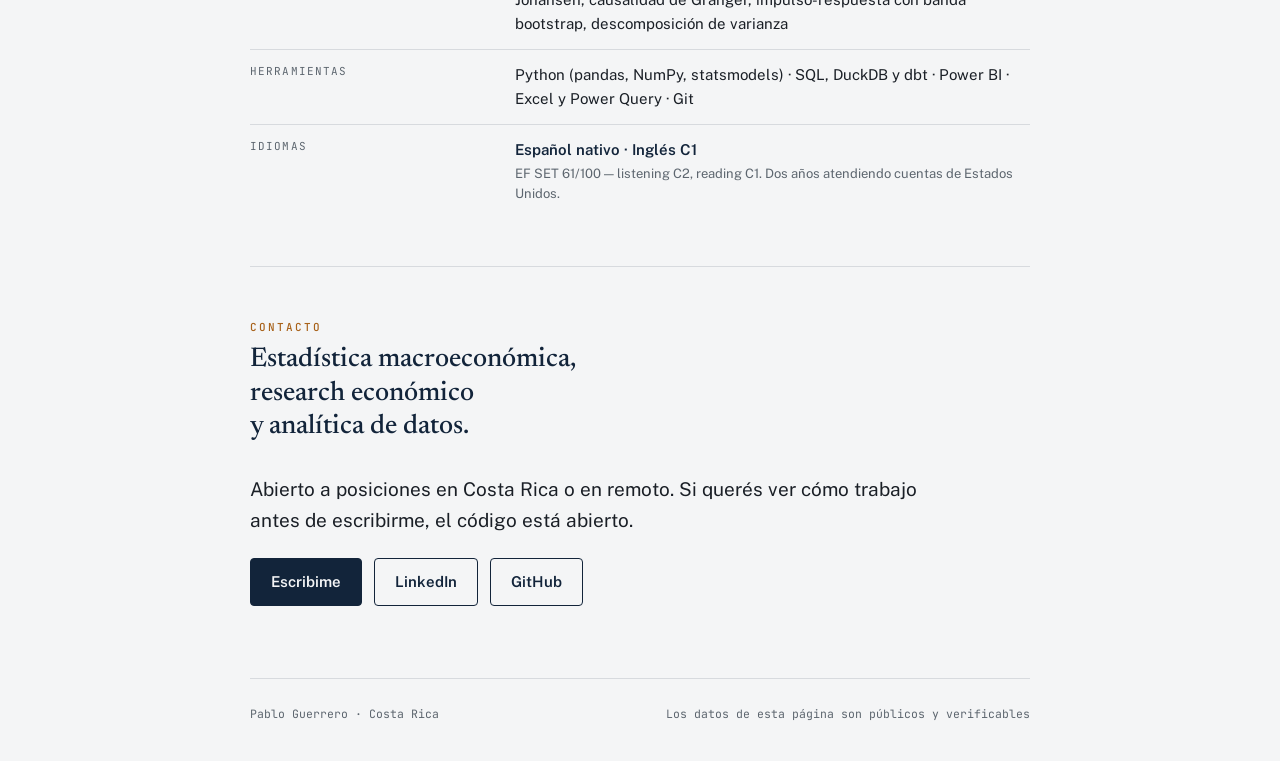
==== commit f9a88428: "Agregar tableros interactivos al sitio Cuatro tableros autocontenidos (atlas, brecha espejo, comerci" ====
--- a/index.html
+++ b/index.html
@@ -202,7 +202,18 @@
     display:flex;justify-content:space-between;gap:12px;flex-wrap:wrap;
   }
 
+  /* ---- tableros ---- */
+  .tableros{display:grid;grid-template-columns:repeat(2,minmax(0,1fr));gap:14px;}
+  a.tablero{display:grid;align-content:start;background:var(--papel);border:1px solid var(--linea);border-radius:var(--radio);overflow:hidden;color:var(--texto);transition:border-color .15s, transform .15s;}
+  a.tablero:hover{border-color:var(--azul);transform:translateY(-2px);}
+  .tablero img{display:block;width:100%;height:auto;aspect-ratio:8/5;object-fit:cover;object-position:top;border-bottom:1px solid var(--linea);background:var(--papel-2);}
+  .tablero .txt{padding:14px 16px 16px;display:grid;gap:4px;}
+  .tablero h3{margin:0;font-size:15.5px;font-weight:600;color:var(--tinta);}
+  .tablero p{margin:0;font-size:14px;color:var(--tenue);line-height:1.5;}
+  .tablero .ir{font-family:"JetBrains Mono", ui-monospace, monospace;font-size:11.5px;color:var(--ocre);margin-top:6px;}
+
   @media (max-width: 620px){
+    .tableros{grid-template-columns:1fr;}
     .hallazgo{grid-template-columns:1fr;gap:10px;}
     .cifra small{display:inline;margin-left:10px;}
     .ficha th{width:auto;display:block;padding-bottom:2px;border-bottom:none;}
@@ -227,6 +238,45 @@
   </header>
 
   <section>
+    <h2>Tableros interactivos</h2>
+    <p class="lead">Los datos de cada hallazgo, para explorarlos en vez de leerlos.</p>
+    <div class="tableros">
+      <a class="tablero" href="atlas/">
+        <img src="tableros/img/atlas.png" alt="Mapa mundial coloreado por cambio anual de la población, con la ficha de un país" loading="lazy" width="720" height="450">
+        <div class="txt">
+          <h3>Atlas de población y economía 2026</h3>
+          <p>234 países y 18 indicadores del Banco Mundial y el FMI, con filtros, ficha por país y un simulador. Los datos económicos se actualizan solos cada mes.</p>
+          <span class="ir">Explorar el atlas →</span>
+        </div>
+      </a>
+      <a class="tablero" href="brecha/">
+        <img src="tableros/img/brecha.png" alt="Lo que Costa Rica declara exportar contra lo que declaran sus socios, 2015–2024" loading="lazy" width="720" height="450">
+        <div class="txt">
+          <h3>La brecha espejo, socio por socio</h3>
+          <p>Diez años de lo que Costa Rica declara contra lo que declaran sus socios, con una ficha que clasifica cada brecha como ruido o estructura.</p>
+          <span class="ir">Explorar la brecha →</span>
+        </div>
+      </a>
+      <a class="tablero" href="comercio/">
+        <img src="tableros/img/comercio.png" alt="Destinos y productos de exportación de Costa Rica en 2024" loading="lazy" width="720" height="450">
+        <div class="txt">
+          <h3>Cómo se concentró el comercio exterior</h3>
+          <p>Destinos, productos y concentración año por año, de 2010 a 2024, con exportaciones e importaciones.</p>
+          <span class="ir">Explorar el comercio →</span>
+        </div>
+      </a>
+      <a class="tablero" href="nowcast/">
+        <img src="tableros/img/nowcast.png" alt="Crecimiento trimestral del PIB observado contra el nowcast y sus referentes" loading="lazy" width="720" height="450">
+        <div class="txt">
+          <h3>El nowcast contra sus dos referentes</h3>
+          <p>Elegí el período o excluí 2020 y mirá cómo cambia la ventaja del modelo frente a cada referente.</p>
+          <span class="ir">Explorar el nowcast →</span>
+        </div>
+      </a>
+    </div>
+  </section>
+
+  <section>
     <h2>Hallazgos</h2>
     <p class="lead">Investigación propia sobre datos públicos, reproducible de punta a punta.</p>
 
@@ -246,7 +296,7 @@
         <h3>Costa Rica y sus socios no reportan el mismo comercio</h3>
         <p>Costa Rica declara exportar <b>19,9 mil millones de dólares</b>; sus socios declaran importar <b>34,0 mil millones</b>. Diez años de brecha sostenida, y tres socios explican la mitad — cada uno por una razón distinta.</p>
         <p class="limite"><b>Límite declarado:</b> parte de la brecha es esperable por valoración FOB frente a CIF y por reexportación. El análisis separa lo explicable de lo que no lo es.</p>
-        <p class="fuente">Estadísticas espejo · COMTRADE y BCCR</p>
+        <p class="fuente">Estadísticas espejo · COMTRADE y BCCR · <a href="brecha/">Explorar los datos →</a></p>
       </div>
     </div>
 
@@ -255,7 +305,7 @@
       <div>
         <h3>El comercio se concentró en vez de diversificarse</h3>
         <p>El índice de Herfindahl de destinos de exportación pasó de <b>0,160 a 0,248</b> en la década. Un solo capítulo arancelario explica el <b>70,5 %</b> del aumento, lo que convierte la diversificación declarada en una concentración medible.</p>
-        <p class="fuente">Comercio exterior · datos oficiales</p>
+        <p class="fuente">Comercio exterior · datos oficiales · <a href="comercio/">Explorar los datos →</a></p>
       </div>
     </div>
 
@@ -265,7 +315,7 @@
         <h3>El referente ingenuo es difícil de vencer, y casi nadie lo reporta</h3>
         <p>Nowcast del PIB trimestral: <b>30,6 %</b> de mejora sobre el referente ingenuo y <b>6,5 %</b> sobre el promedio histórico, que es el exigente. La señal está en producción manufacturera (t = 3,53).</p>
         <p class="limite"><b>Límite declarado:</b> R² de 0,154 y el modelo no anticipa quiebres. Lo declaro porque un resultado que no sobrevive al escrutinio es un hallazgo, no un fracaso que esconder.</p>
-        <p class="fuente">Nowcasting · datos OCDE</p>
+        <p class="fuente">Nowcasting · datos OCDE · <a href="nowcast/">Explorar los datos →</a></p>
       </div>
     </div>
 
@@ -308,6 +358,11 @@
         <h3><a href="https://github.com/pabloguerrerocr/comercio-exterior-cr">comercio-exterior-cr</a></h3>
         <p>Concentración de destinos y de capítulos arancelarios en la década, con el aporte de cada componente al cambio total.</p>
         <p class="tags">Herfindahl · descomposición</p>
+      </div>
+      <div class="repo">
+        <h3><a href="https://github.com/pabloguerrerocr/portfolio-data-analytics">portfolio-data-analytics</a></h3>
+        <p>Nowcast del PIB trimestral evaluado contra dos referentes, y el atlas de población y economía, cuyos indicadores del Banco Mundial y el FMI se actualizan solos cada mes con GitHub Actions.</p>
+        <p class="tags">Nowcasting · GitHub Actions · D3</p>
       </div>
     </div>
   </section>
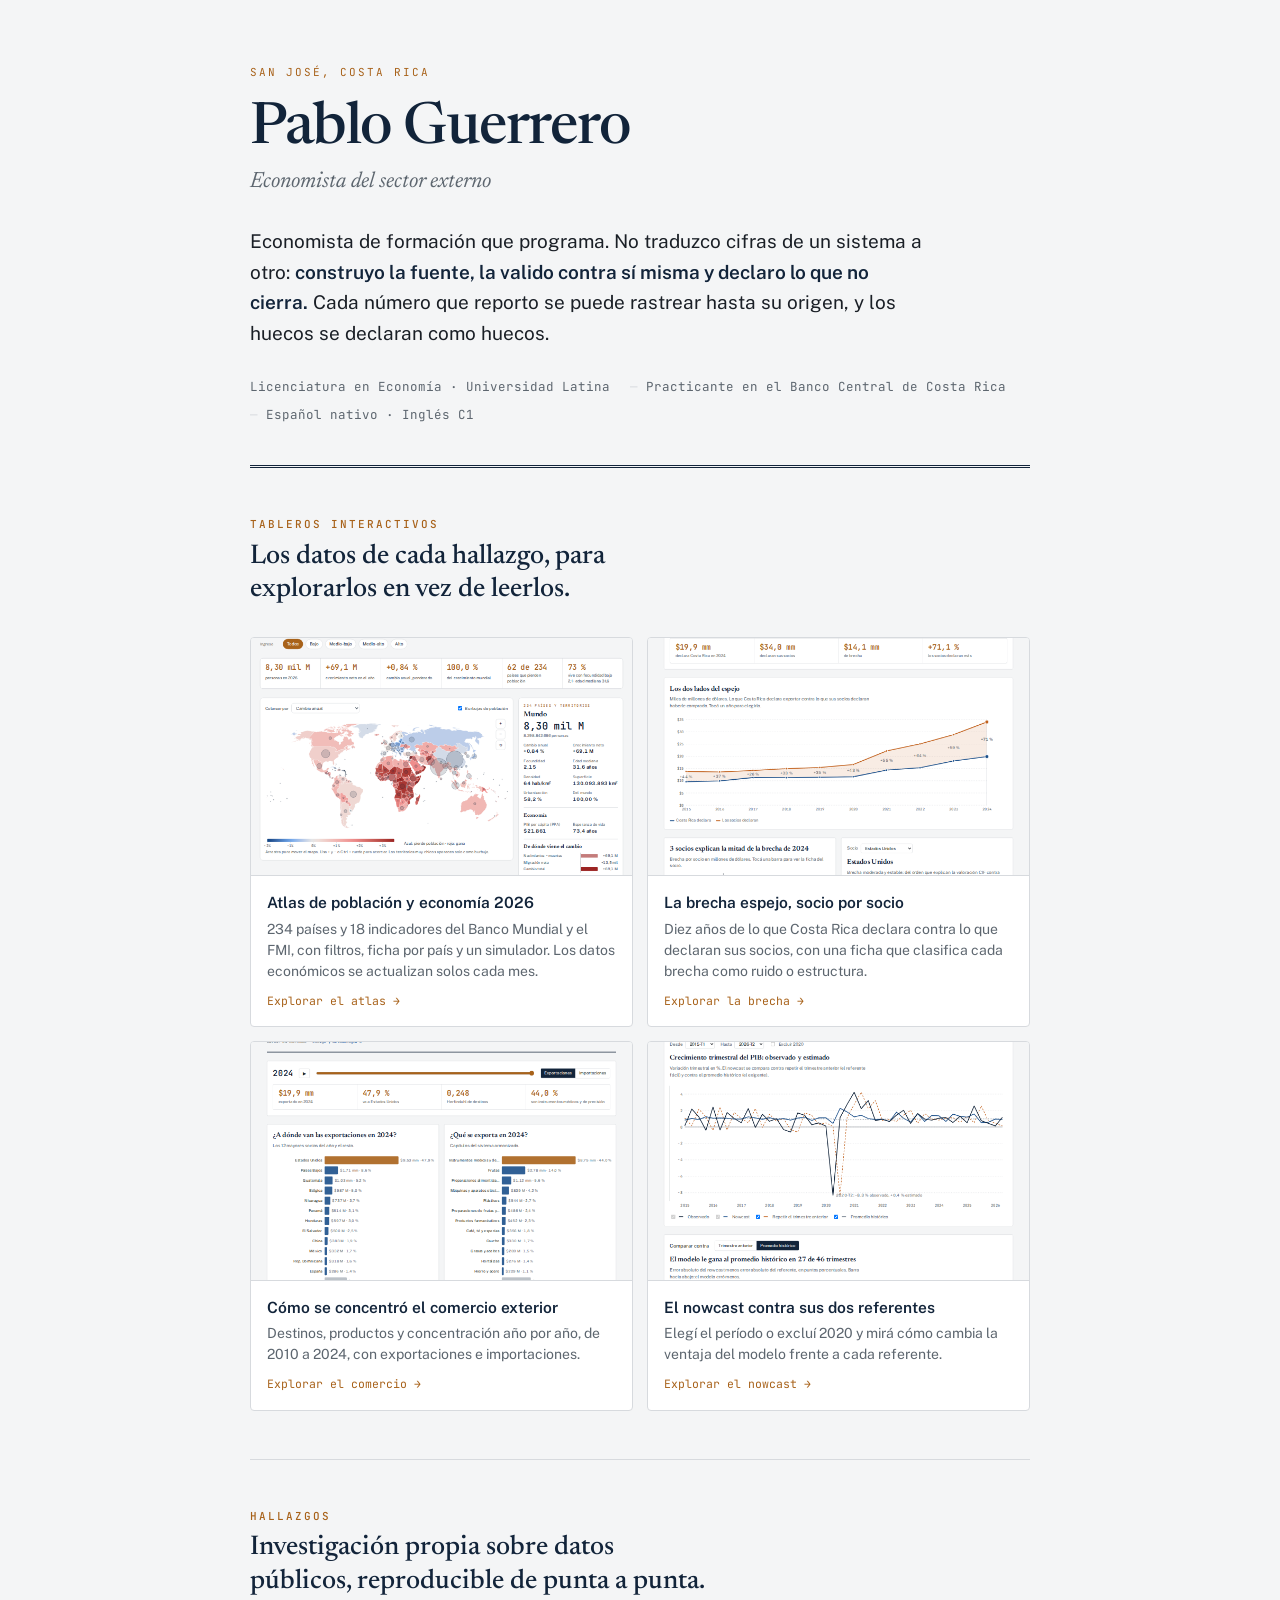
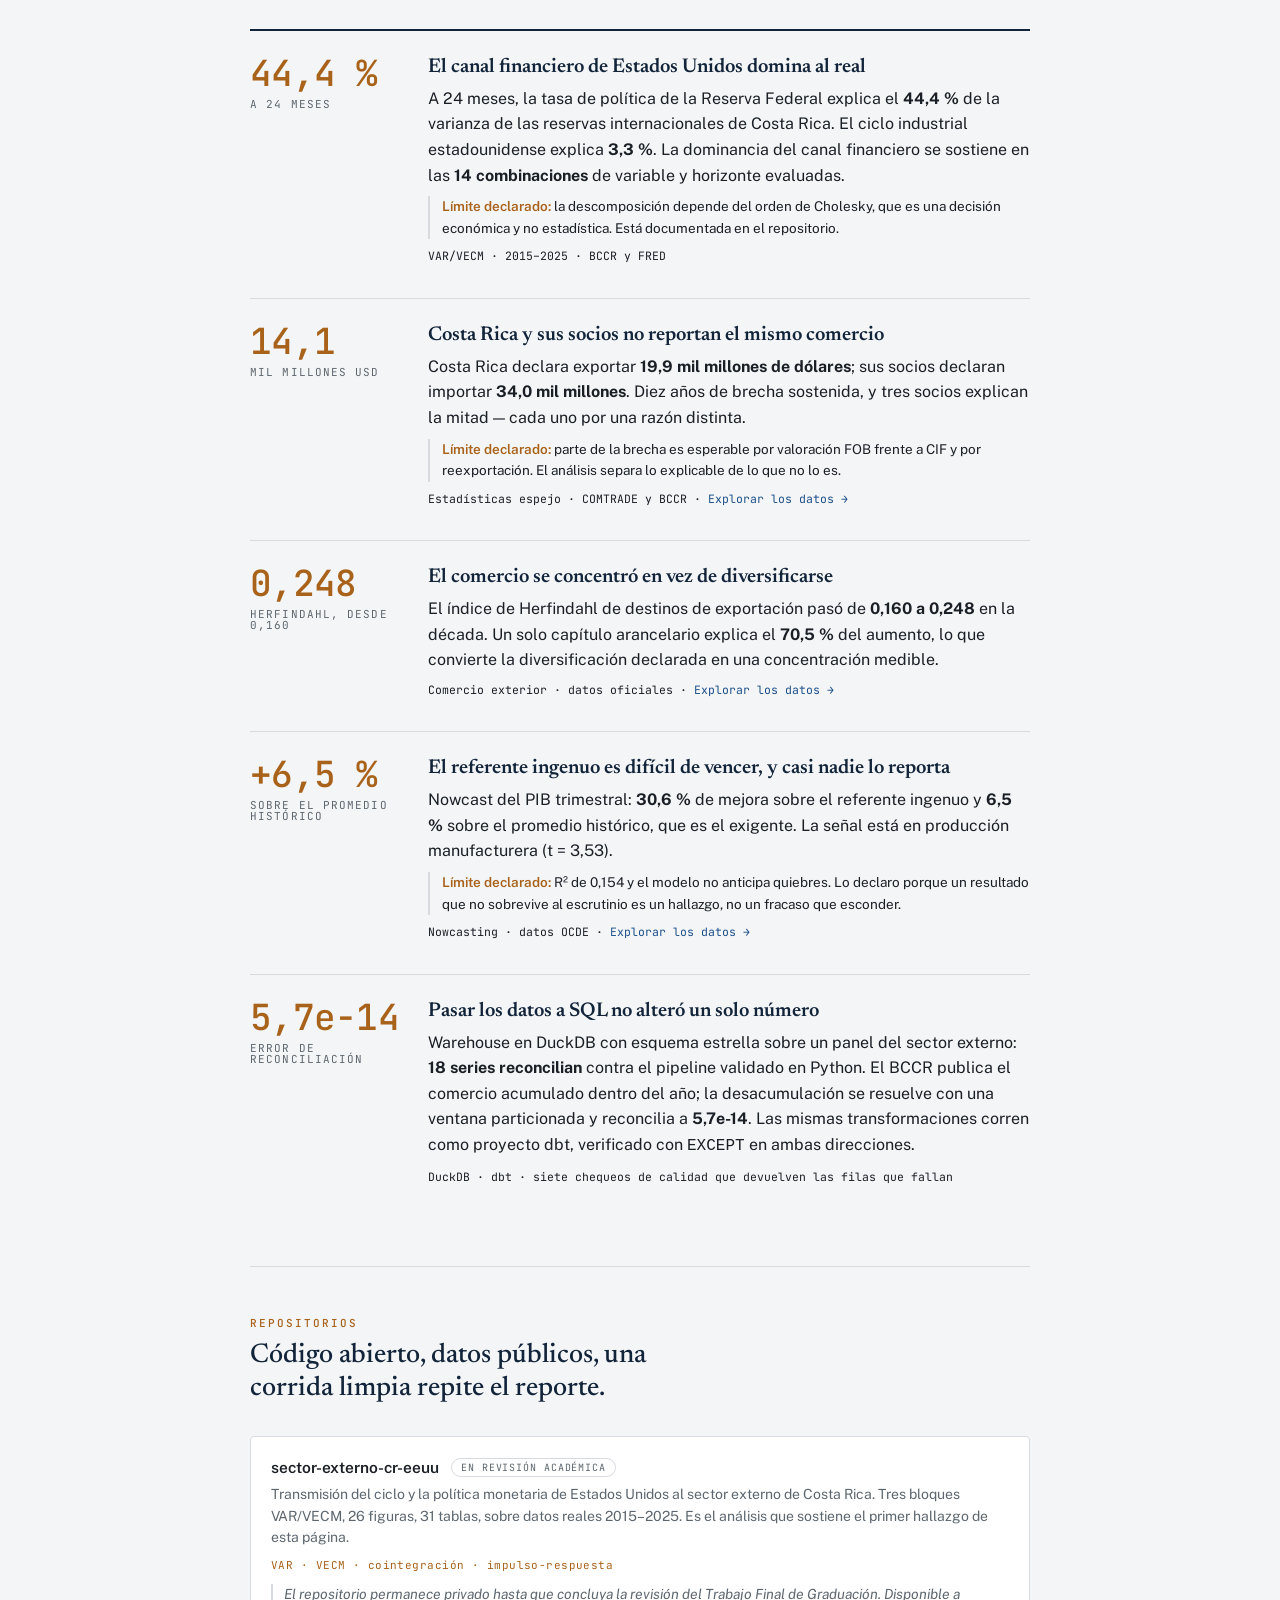
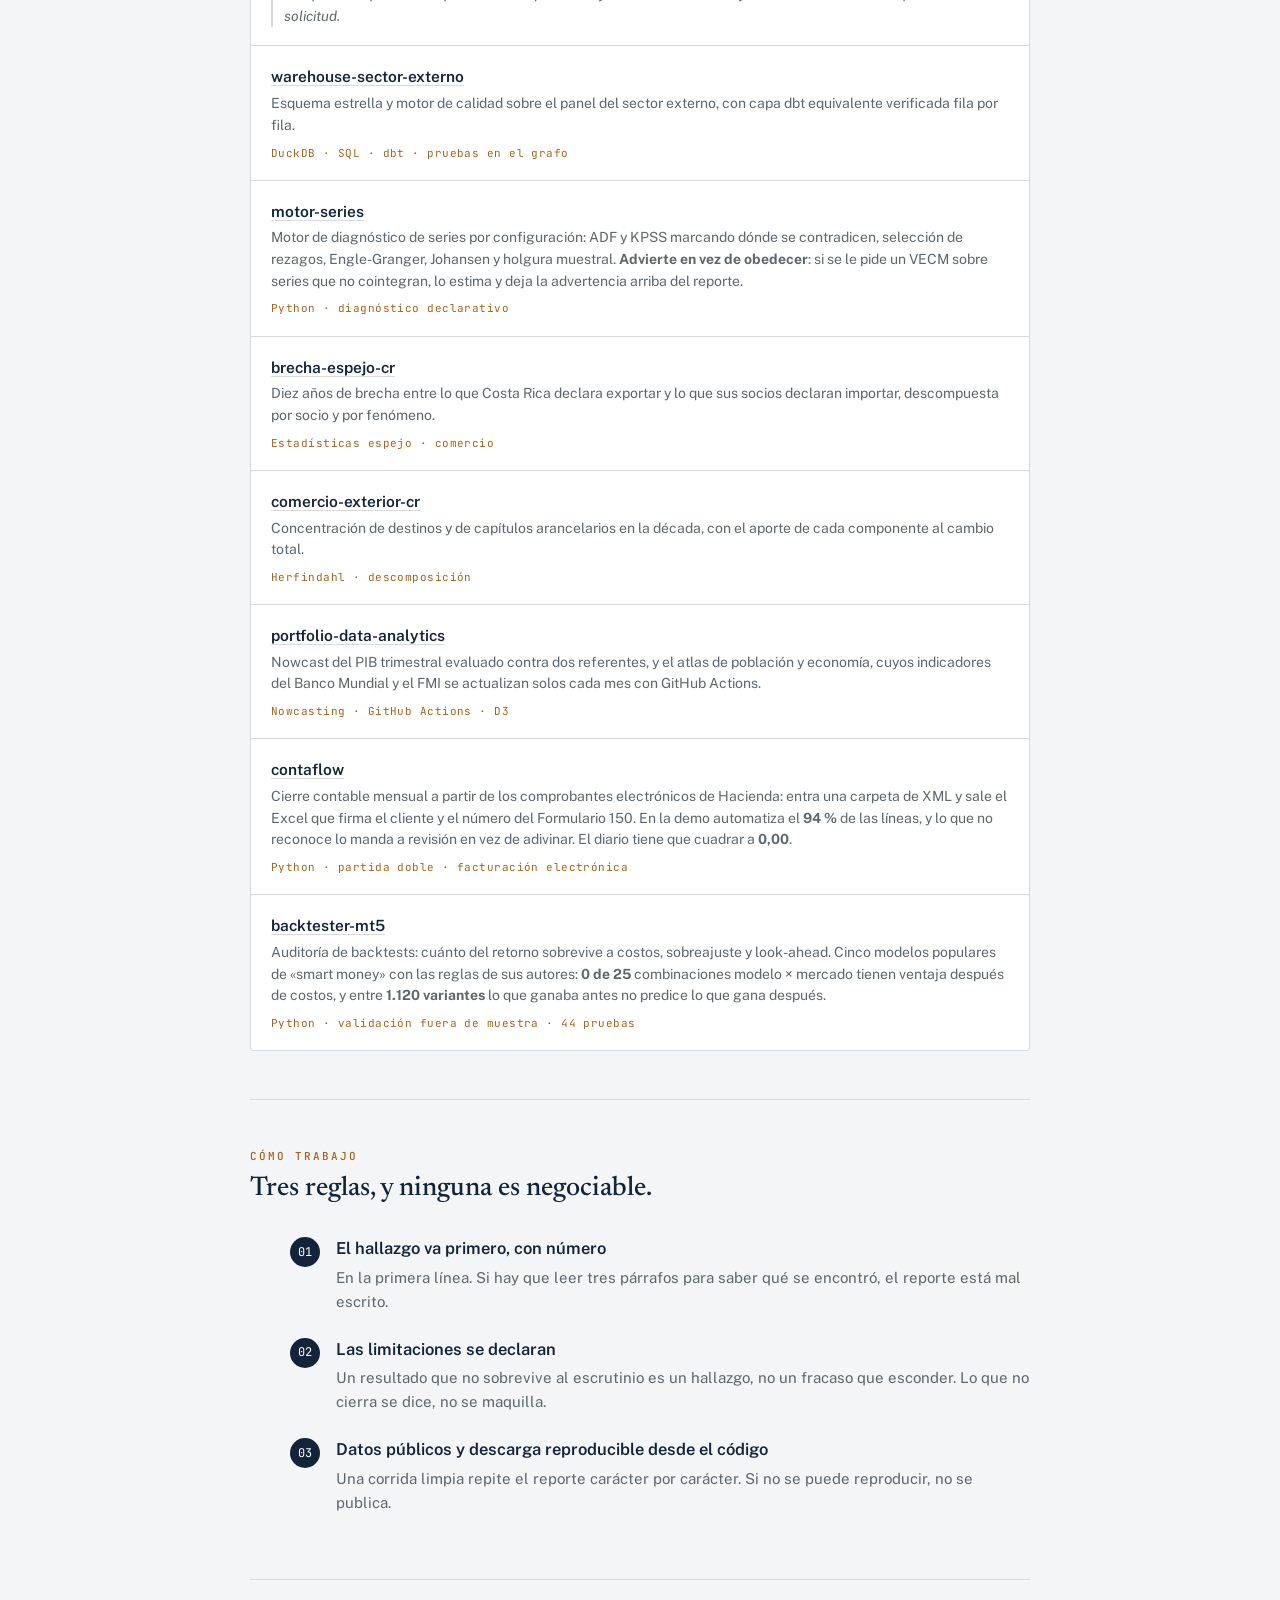
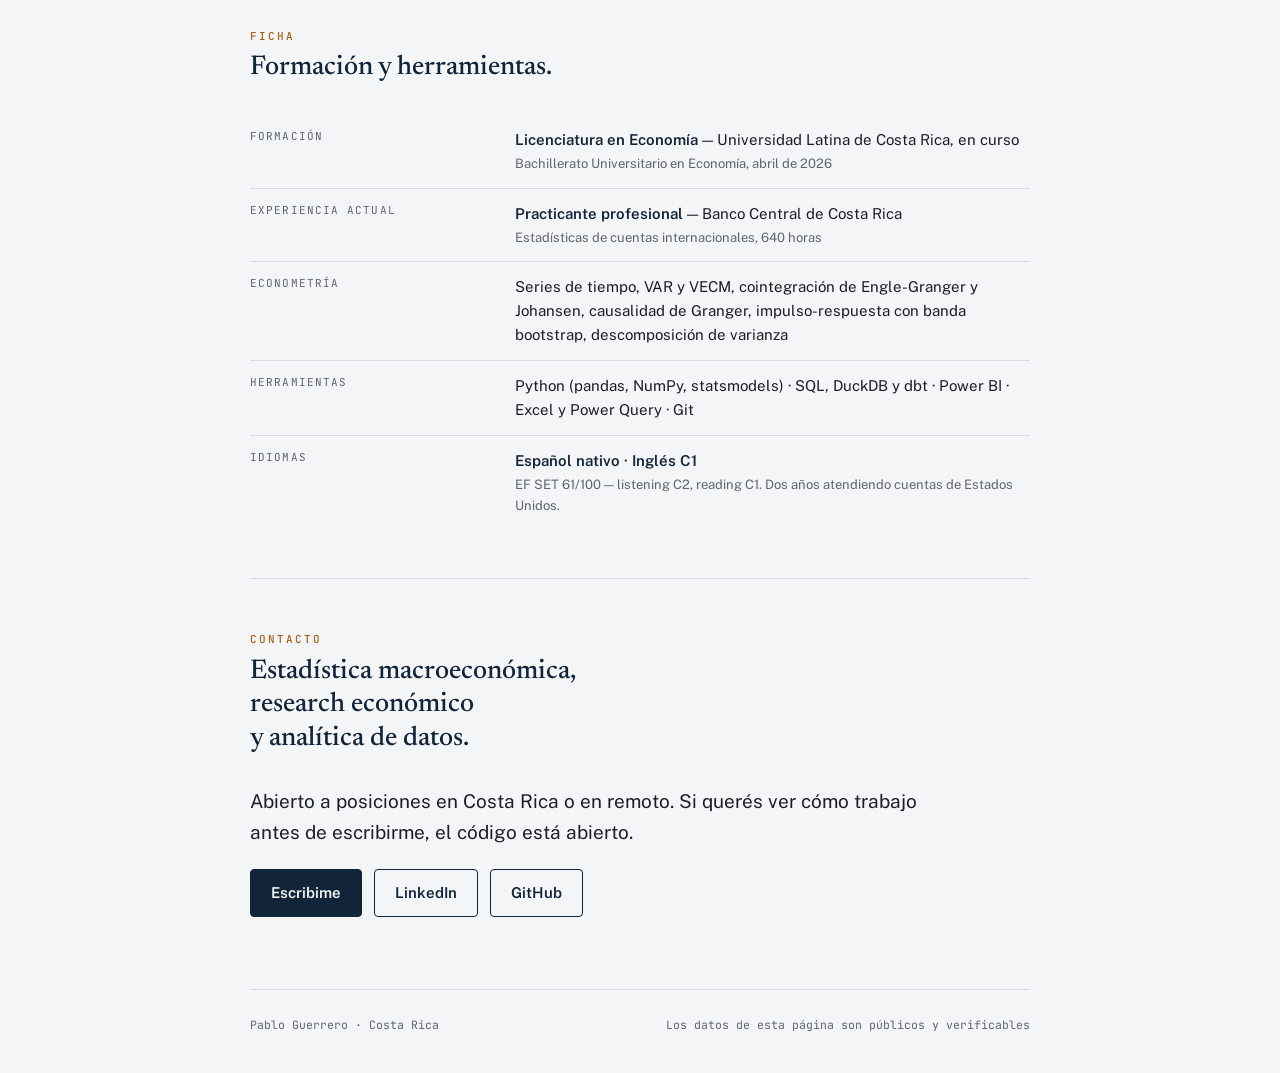
==== commit d3ca15d3: "Agregar contaflow y la auditoría de backtests a los repositorios Co-Authored-By: Claude Opus 5.5 <no" ====
--- a/index.html
+++ b/index.html
@@ -364,6 +364,16 @@
         <p>Nowcast del PIB trimestral evaluado contra dos referentes, y el atlas de población y economía, cuyos indicadores del Banco Mundial y el FMI se actualizan solos cada mes con GitHub Actions.</p>
         <p class="tags">Nowcasting · GitHub Actions · D3</p>
       </div>
+      <div class="repo">
+        <h3><a href="https://github.com/pabloguerrerocr/contaflow">contaflow</a></h3>
+        <p>Cierre contable mensual a partir de los comprobantes electrónicos de Hacienda: entra una carpeta de XML y sale el Excel que firma el cliente y el número del Formulario 150. En la demo automatiza el <b>94 %</b> de las líneas, y lo que no reconoce lo manda a revisión en vez de adivinar. El diario tiene que cuadrar a <b>0,00</b>.</p>
+        <p class="tags">Python · partida doble · facturación electrónica</p>
+      </div>
+      <div class="repo">
+        <h3><a href="https://github.com/pabloguerrerocr/backtester-mt5">backtester-mt5</a></h3>
+        <p>Auditoría de backtests: cuánto del retorno sobrevive a costos, sobreajuste y look-ahead. Cinco modelos populares de «smart money» con las reglas de sus autores: <b>0 de 25</b> combinaciones modelo × mercado tienen ventaja después de costos, y entre <b>1.120 variantes</b> lo que ganaba antes no predice lo que gana después.</p>
+        <p class="tags">Python · validación fuera de muestra · 44 pruebas</p>
+      </div>
     </div>
   </section>
 
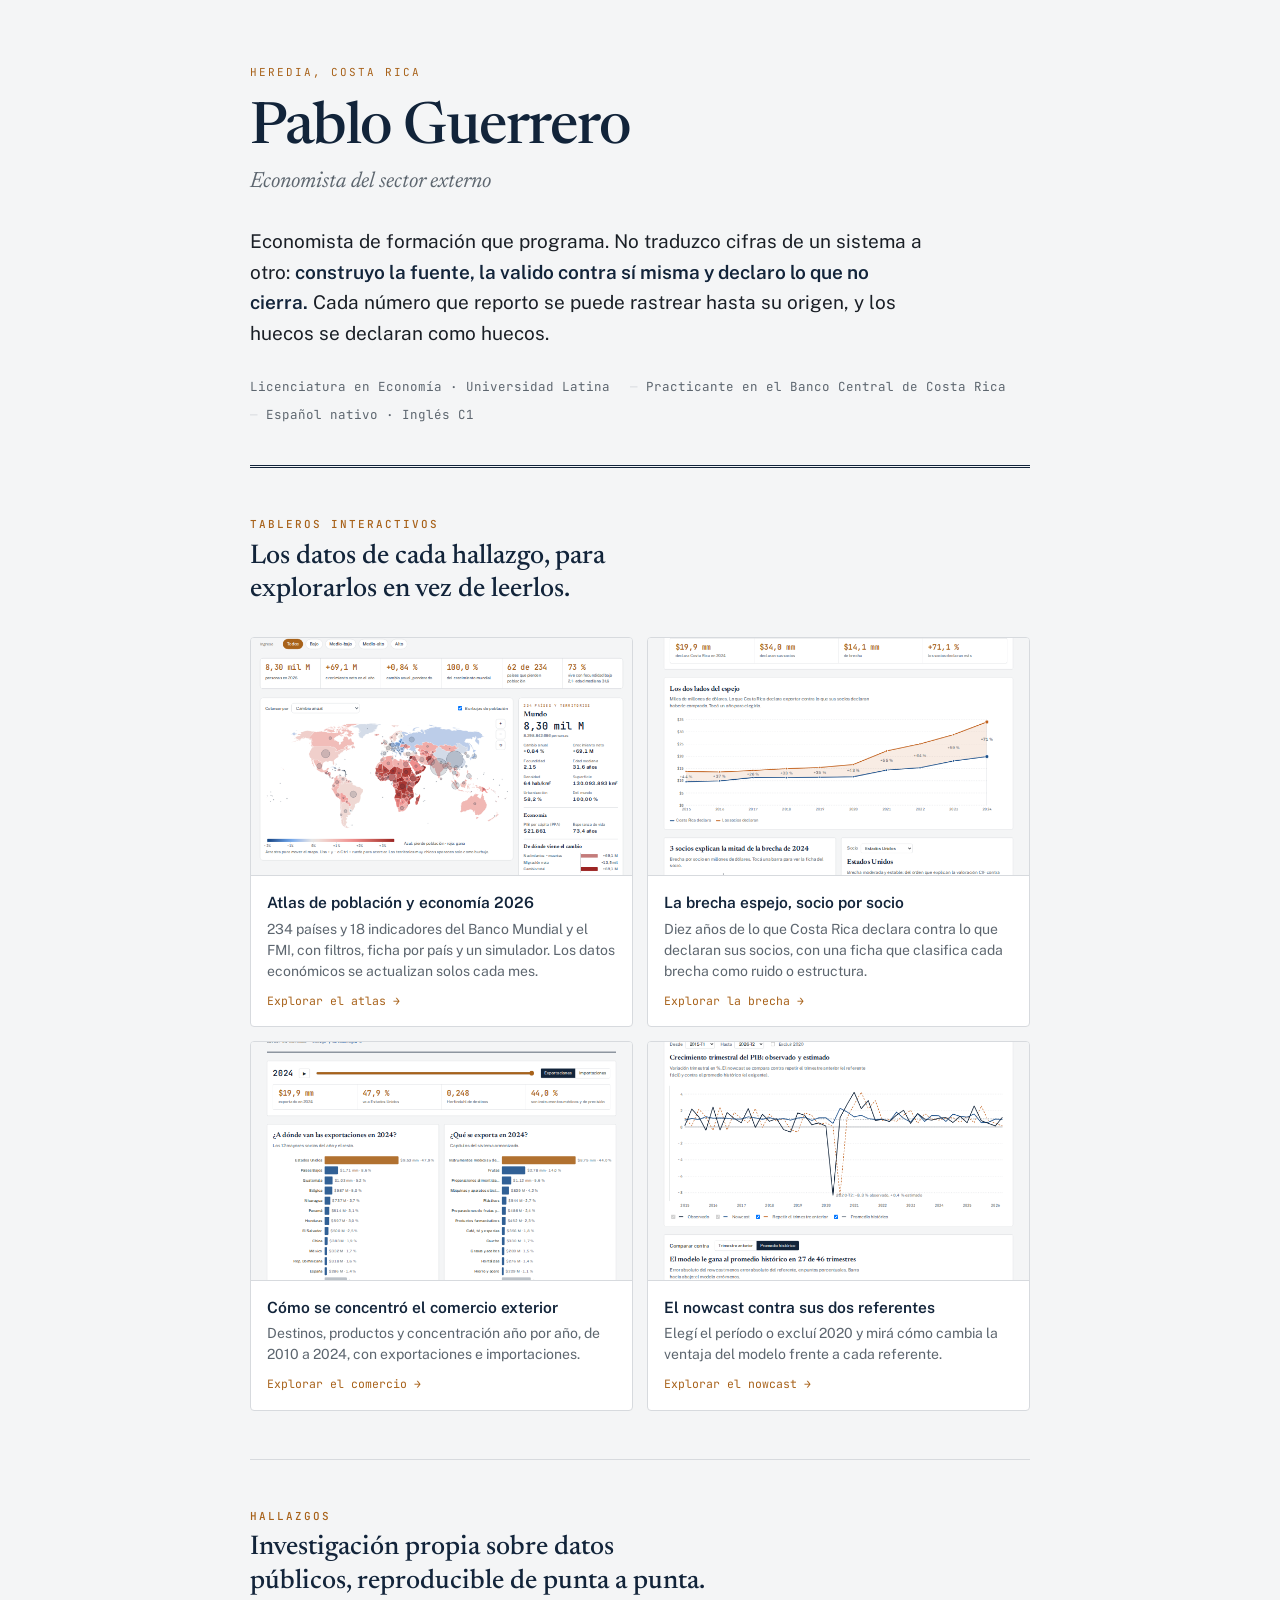
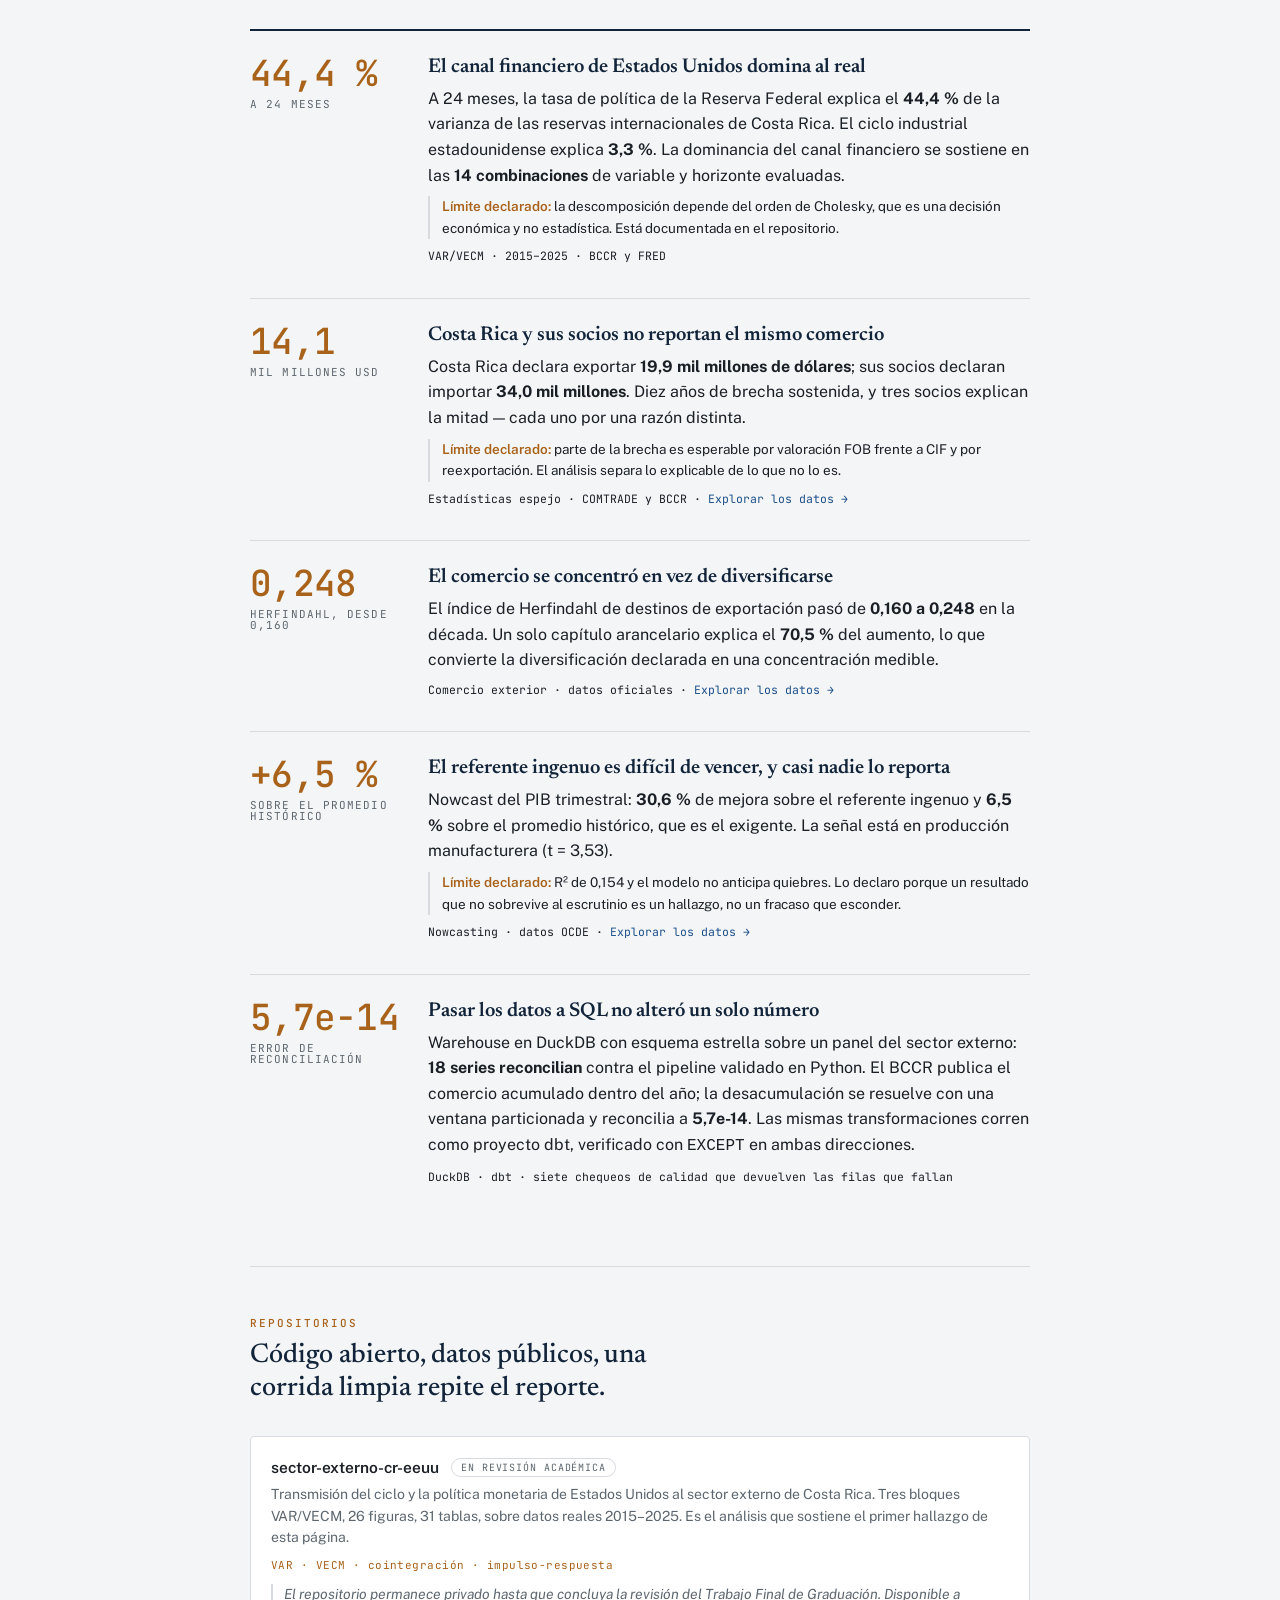
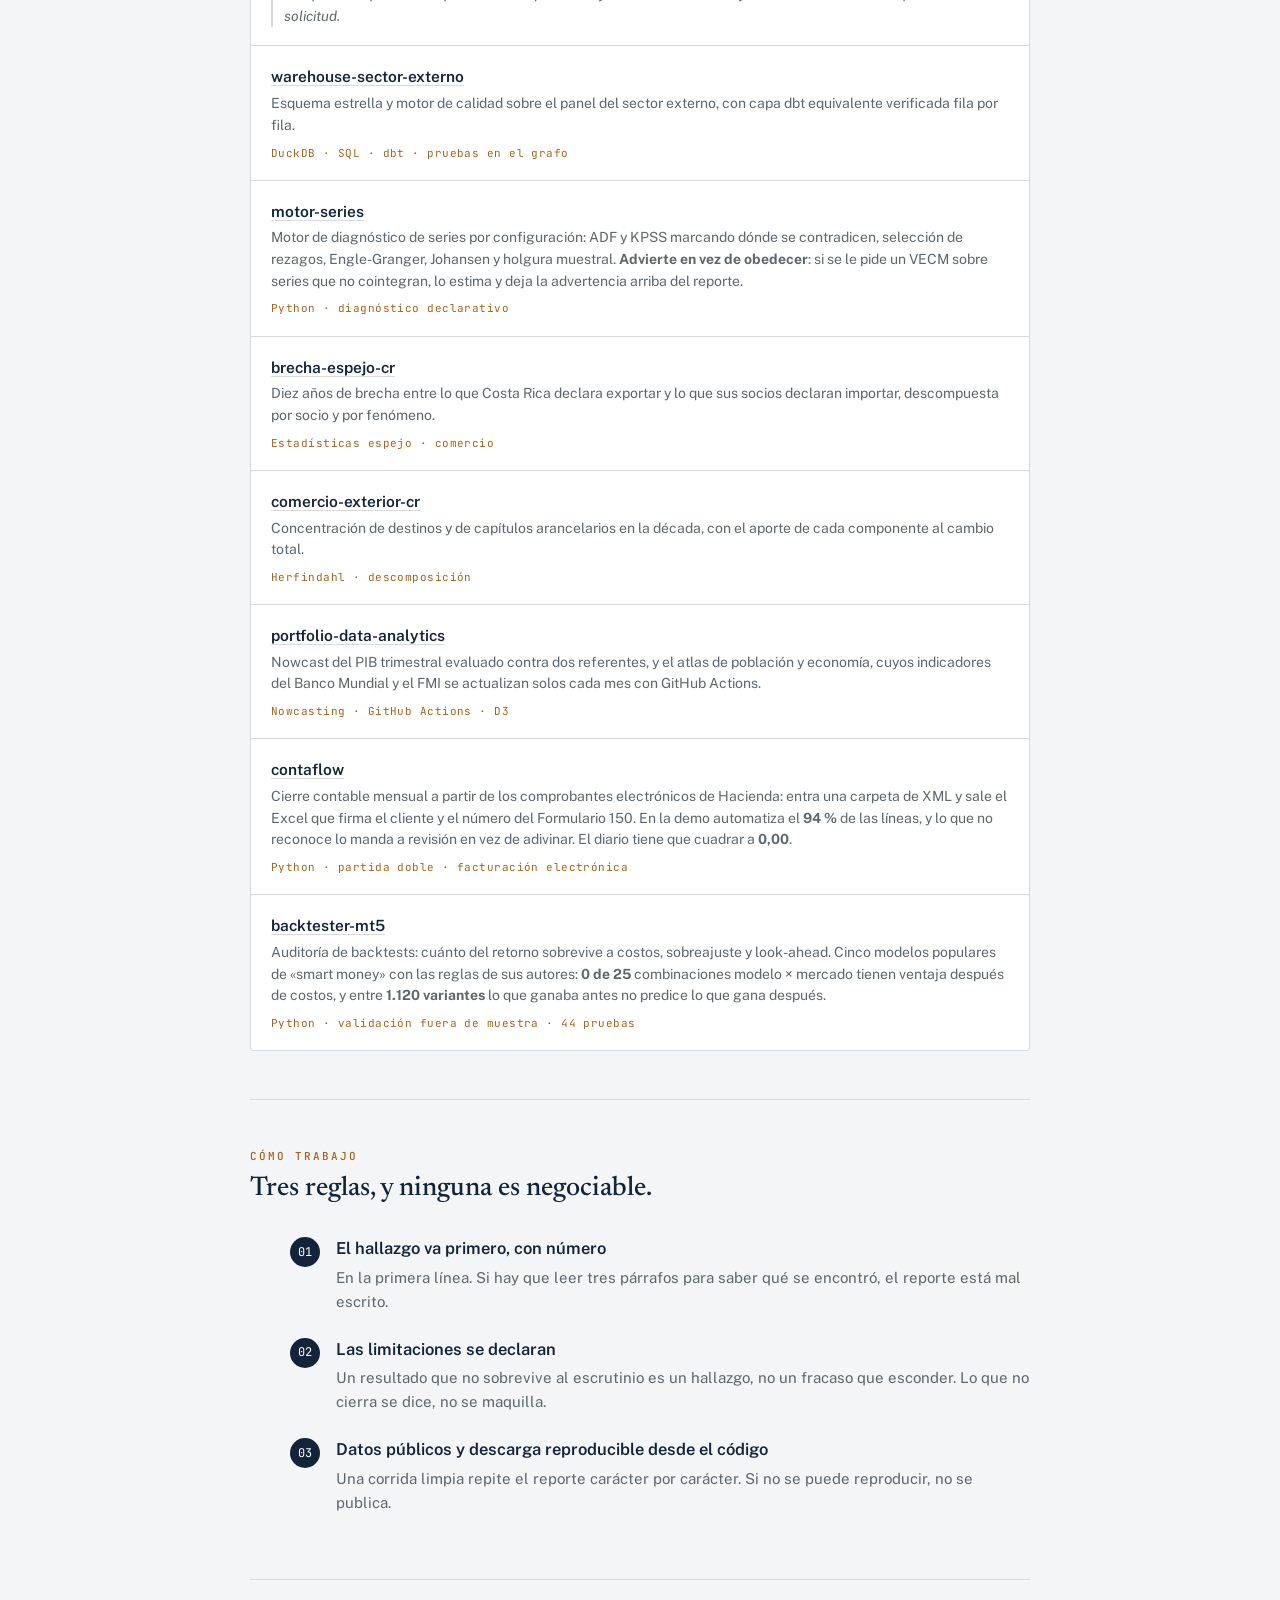
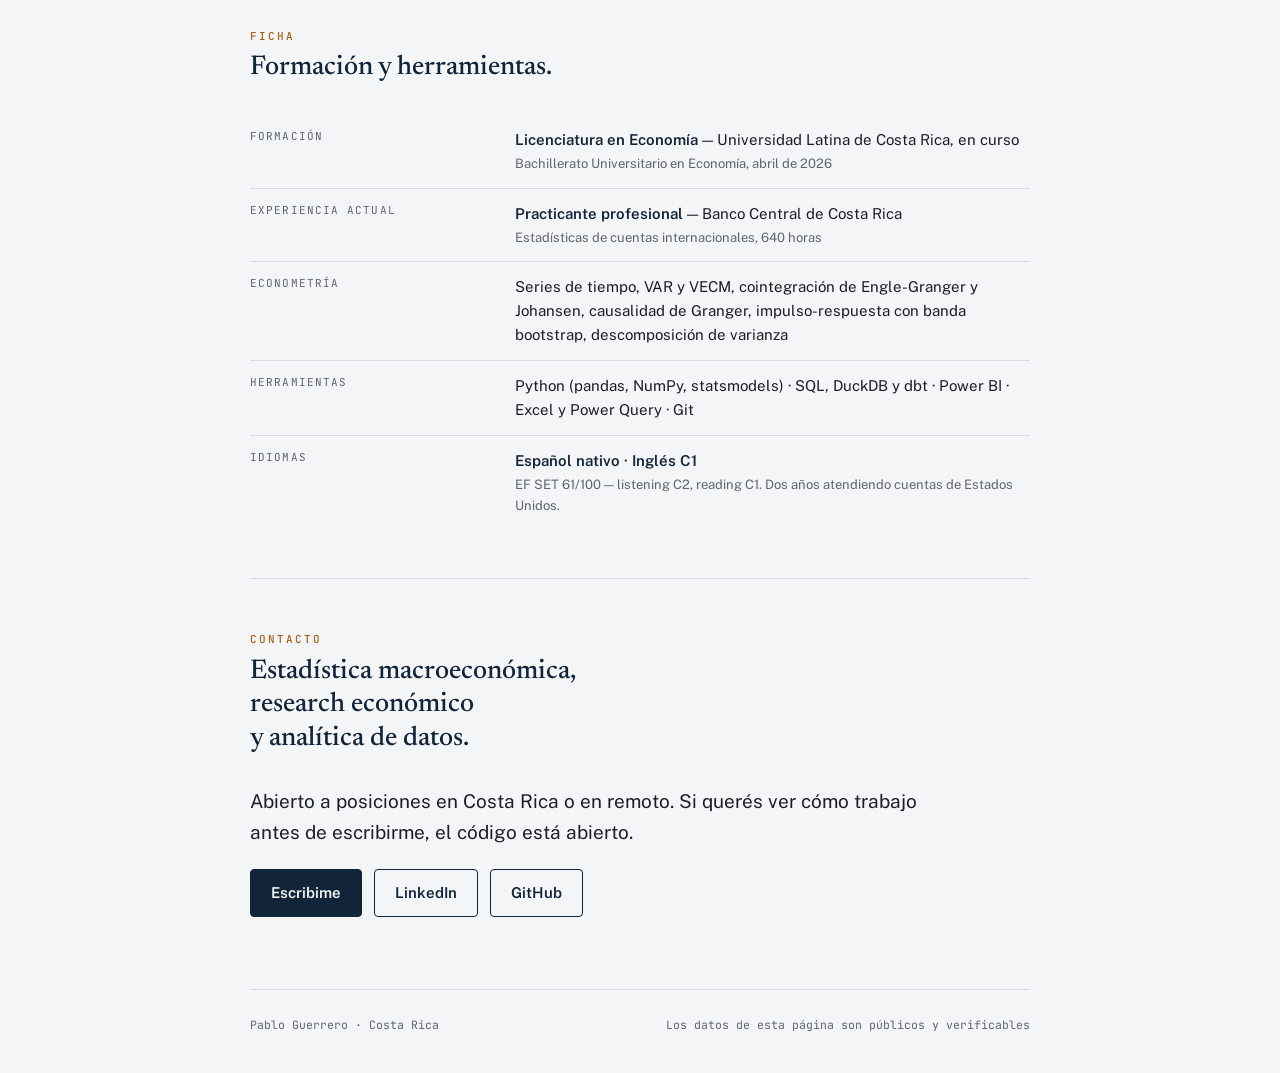
==== commit 5d87911c: "Ubicación: Heredia, igual que en LinkedIn Co-Authored-By: Claude Opus 5.5 <noreply@anthropic.com> Cl" ====
--- a/index.html
+++ b/index.html
@@ -226,7 +226,7 @@
 <div class="caja">
 
   <header>
-    <p class="kicker">San José, Costa Rica</p>
+    <p class="kicker">Heredia, Costa Rica</p>
     <h1>Pablo Guerrero</h1>
     <p class="rol">Economista del sector externo</p>
     <p class="tesis">Economista de formación que programa. No traduzco cifras de un sistema a otro: <b>construyo la fuente, la valido contra sí misma y declaro lo que no cierra.</b> Cada número que reporto se puede rastrear hasta su origen, y los huecos se declaran como huecos.</p>
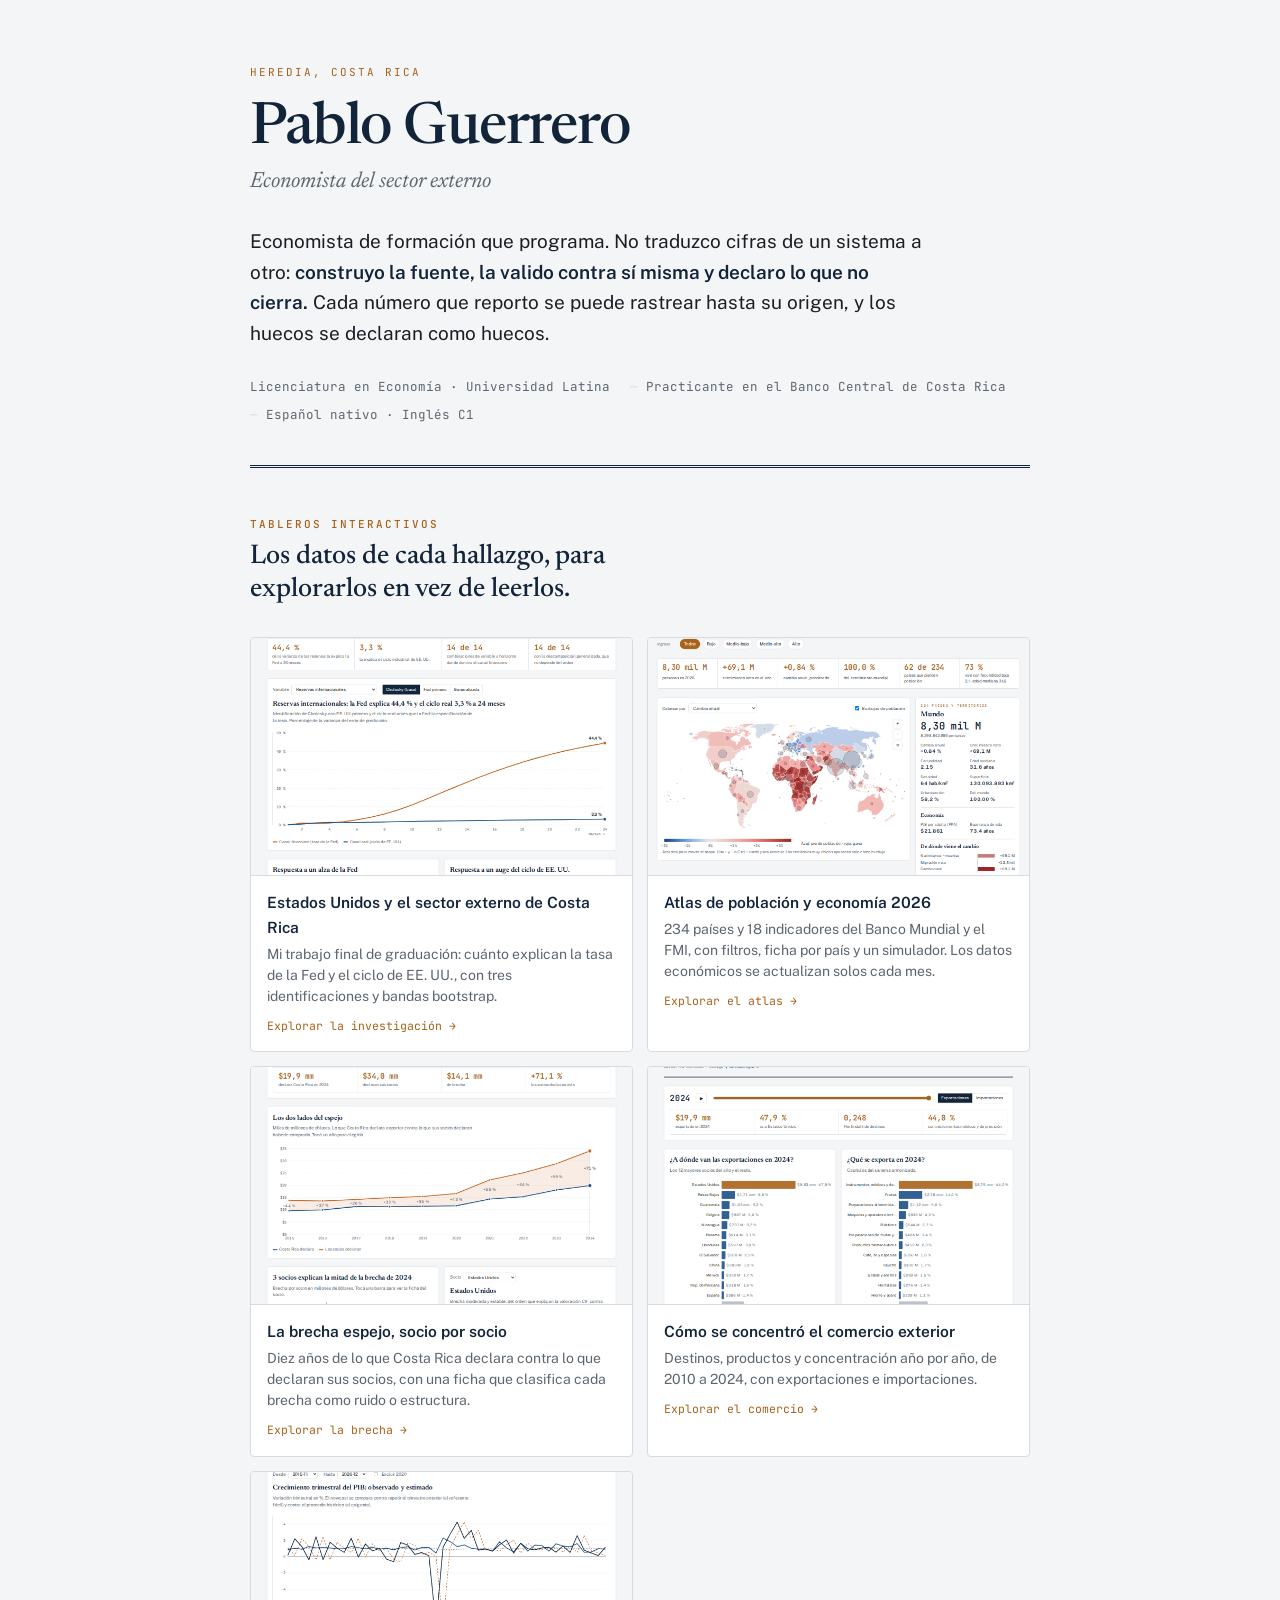
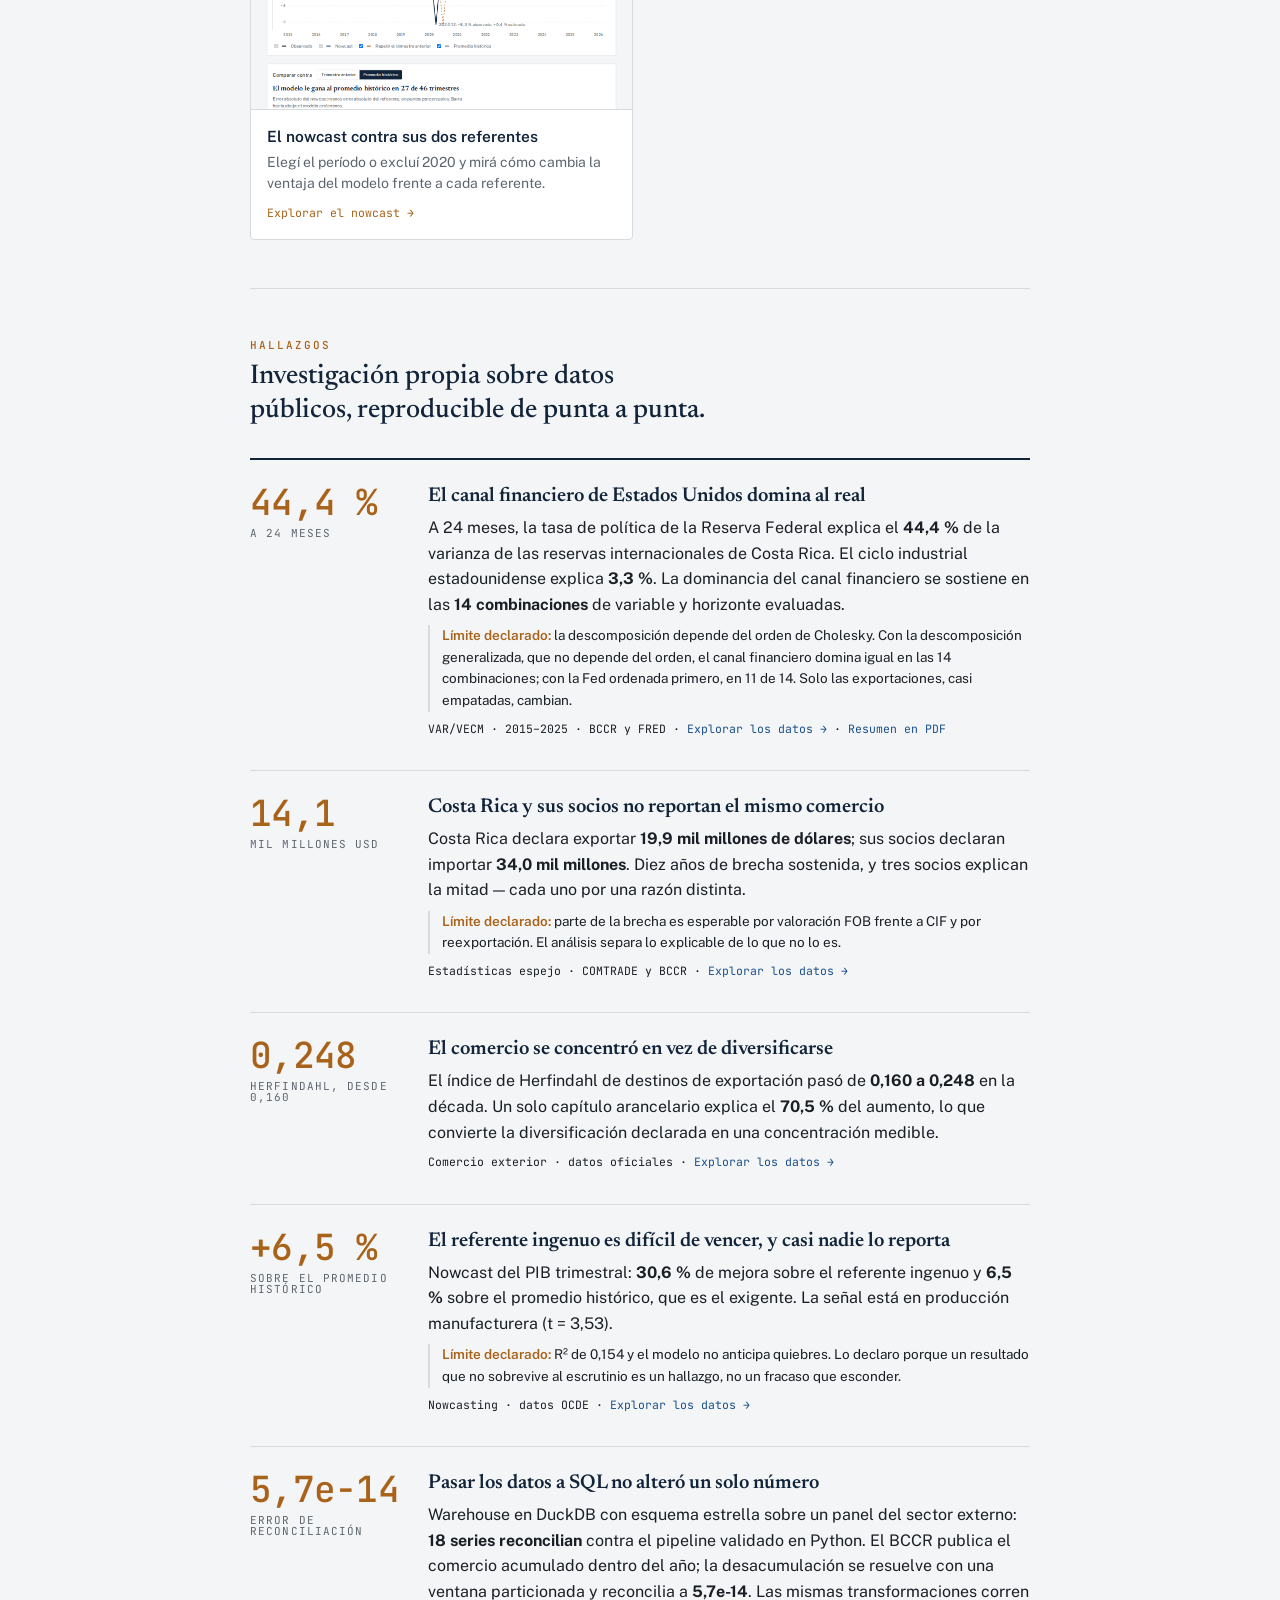
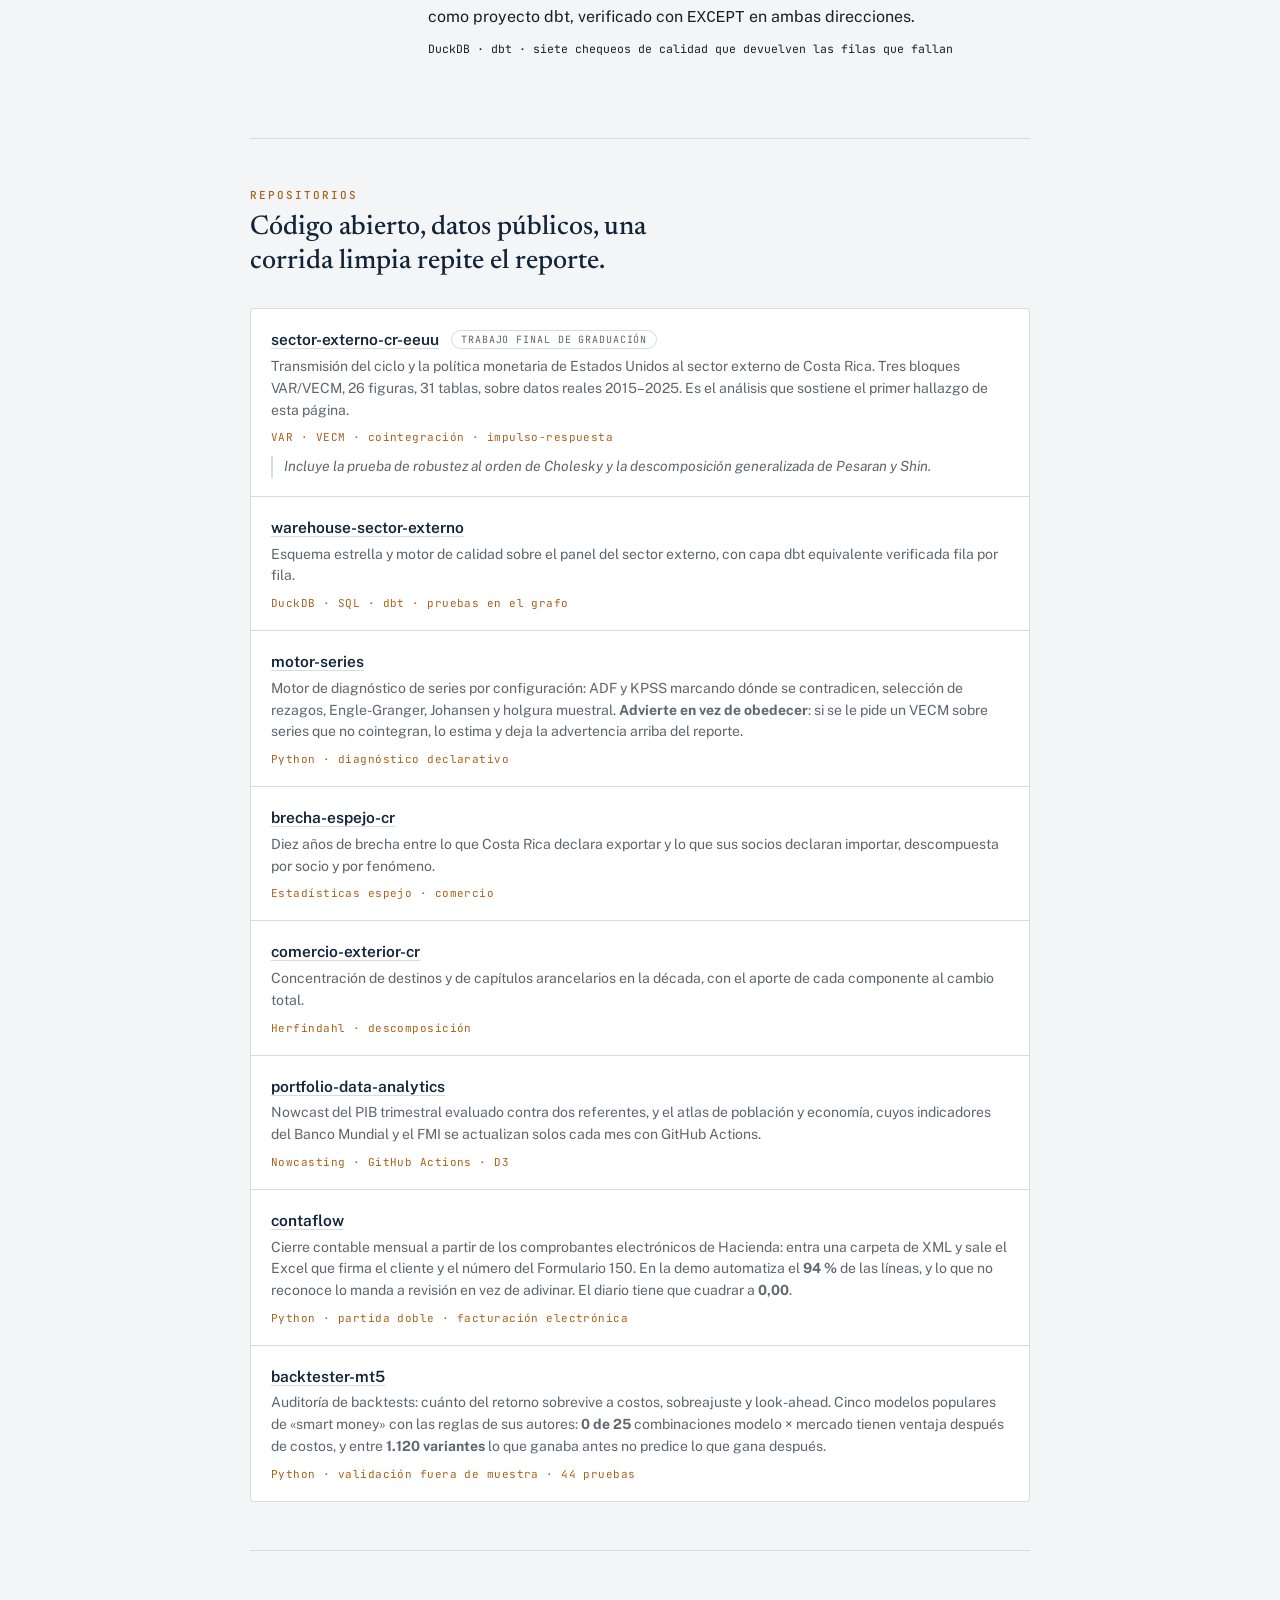
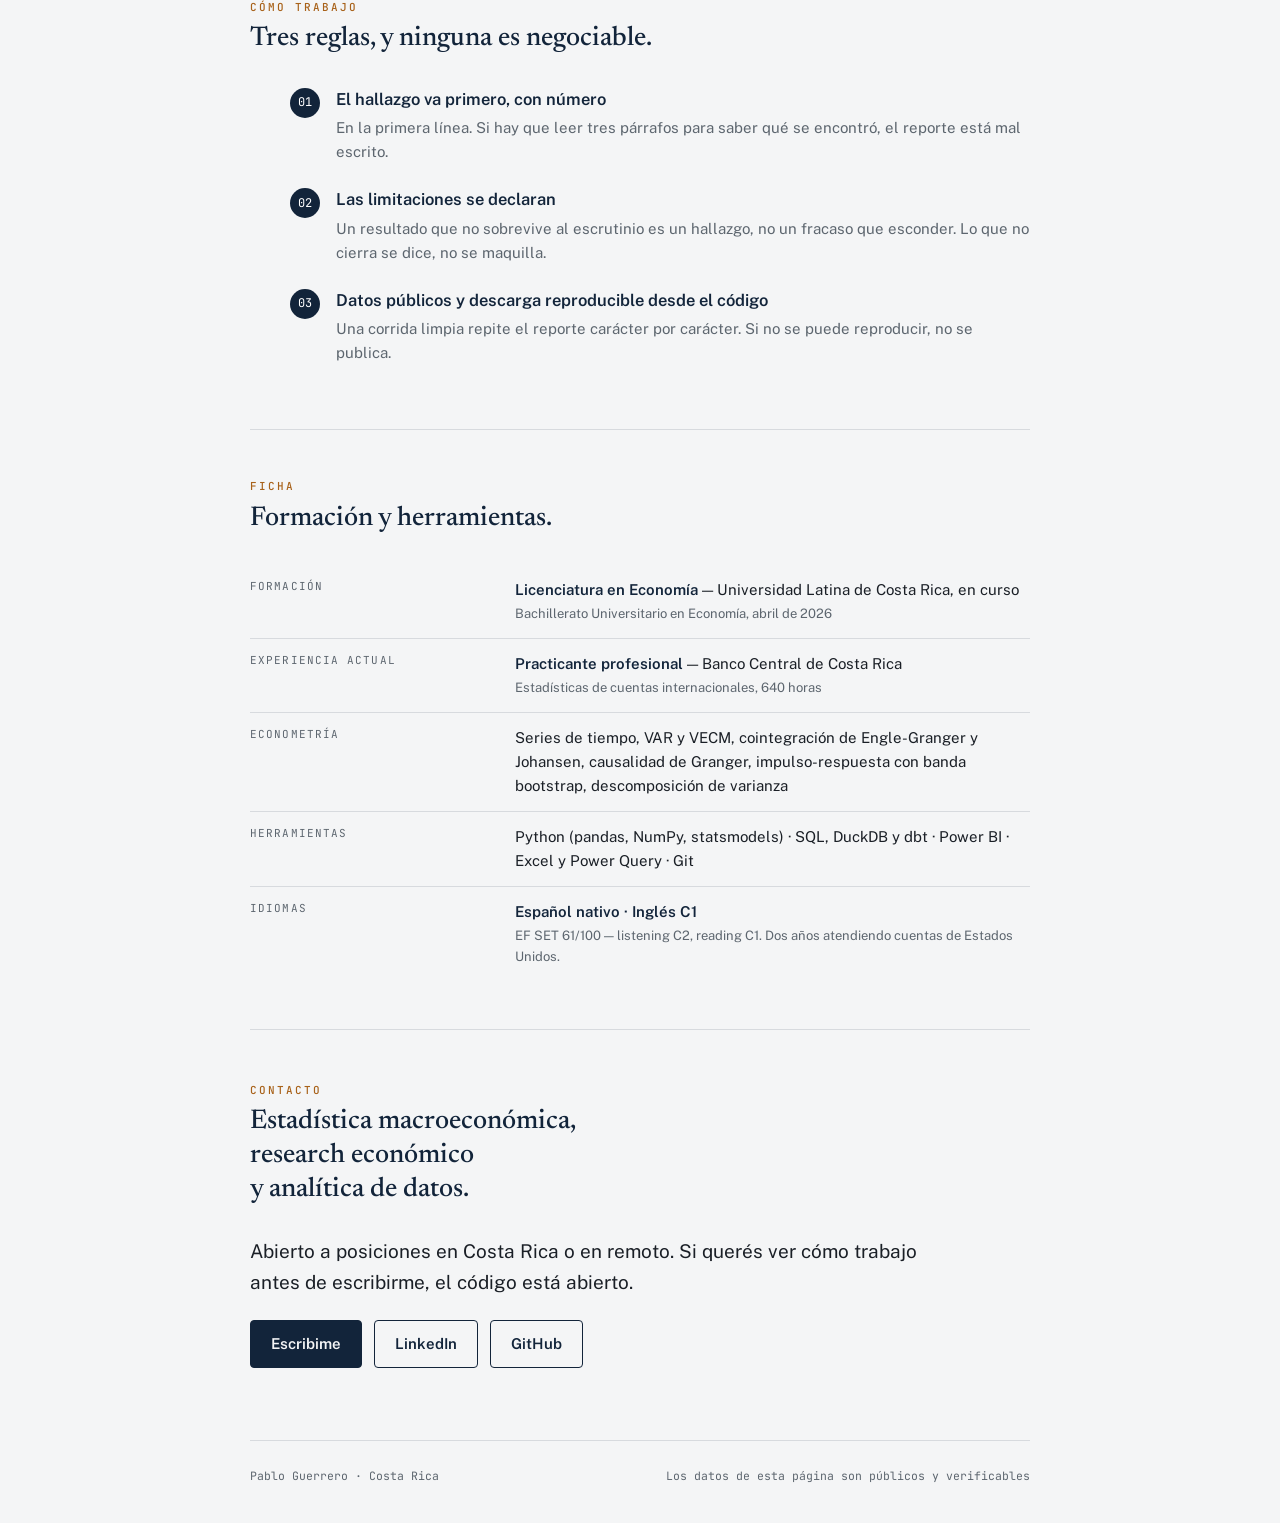
==== commit 6cb389f2: "Publicar la investigación del TFG: tablero, resumen en PDF y repositorio Co-Authored-By: Claude Opus" ====
--- a/index.html
+++ b/index.html
@@ -241,6 +241,14 @@
     <h2>Tableros interactivos</h2>
     <p class="lead">Los datos de cada hallazgo, para explorarlos en vez de leerlos.</p>
     <div class="tableros">
+      <a class="tablero" href="tfg/">
+        <img src="tableros/img/tfg.png" alt="Descomposición de varianza: canal financiero contra canal real según el horizonte" loading="lazy" width="720" height="450">
+        <div class="txt">
+          <h3>Estados Unidos y el sector externo de Costa Rica</h3>
+          <p>Mi trabajo final de graduación: cuánto explican la tasa de la Fed y el ciclo de EE. UU., con tres identificaciones y bandas bootstrap.</p>
+          <span class="ir">Explorar la investigación →</span>
+        </div>
+      </a>
       <a class="tablero" href="atlas/">
         <img src="tableros/img/atlas.png" alt="Mapa mundial coloreado por cambio anual de la población, con la ficha de un país" loading="lazy" width="720" height="450">
         <div class="txt">
@@ -285,8 +293,8 @@
       <div>
         <h3>El canal financiero de Estados Unidos domina al real</h3>
         <p>A 24 meses, la tasa de política de la Reserva Federal explica el <b>44,4 %</b> de la varianza de las reservas internacionales de Costa Rica. El ciclo industrial estadounidense explica <b>3,3 %</b>. La dominancia del canal financiero se sostiene en las <b>14 combinaciones</b> de variable y horizonte evaluadas.</p>
-        <p class="limite"><b>Límite declarado:</b> la descomposición depende del orden de Cholesky, que es una decisión económica y no estadística. Está documentada en el repositorio.</p>
-        <p class="fuente">VAR/VECM · 2015–2025 · BCCR y FRED</p>
+        <p class="limite"><b>Límite declarado:</b> la descomposición depende del orden de Cholesky. Con la descomposición generalizada, que no depende del orden, el canal financiero domina igual en las 14 combinaciones; con la Fed ordenada primero, en 11 de 14. Solo las exportaciones, casi empatadas, cambian.</p>
+        <p class="fuente">VAR/VECM · 2015–2025 · BCCR y FRED · <a href="tfg/">Explorar los datos →</a> · <a href="tfg/resumen.pdf">Resumen en PDF</a></p>
       </div>
     </div>
 
@@ -334,10 +342,10 @@
     <p class="lead">Código abierto, datos públicos, una corrida limpia repite el reporte.</p>
     <div class="repos">
       <div class="repo">
-        <h3>sector-externo-cr-eeuu <span class="estado">en revisión académica</span></h3>
+        <h3><a href="https://github.com/pabloguerrerocr/sector-externo-cr-eeuu">sector-externo-cr-eeuu</a> <span class="estado">trabajo final de graduación</span></h3>
         <p>Transmisión del ciclo y la política monetaria de Estados Unidos al sector externo de Costa Rica. Tres bloques VAR/VECM, 26 figuras, 31 tablas, sobre datos reales 2015–2025. Es el análisis que sostiene el primer hallazgo de esta página.</p>
         <p class="tags">VAR · VECM · cointegración · impulso-respuesta</p>
-        <p class="nota-repo">El repositorio permanece privado hasta que concluya la revisión del Trabajo Final de Graduación. Disponible a solicitud.</p>
+        <p class="nota-repo">Incluye la prueba de robustez al orden de Cholesky y la descomposición generalizada de Pesaran y Shin.</p>
       </div>
       <div class="repo">
         <h3><a href="https://github.com/pabloguerrerocr/warehouse-sector-externo">warehouse-sector-externo</a></h3>
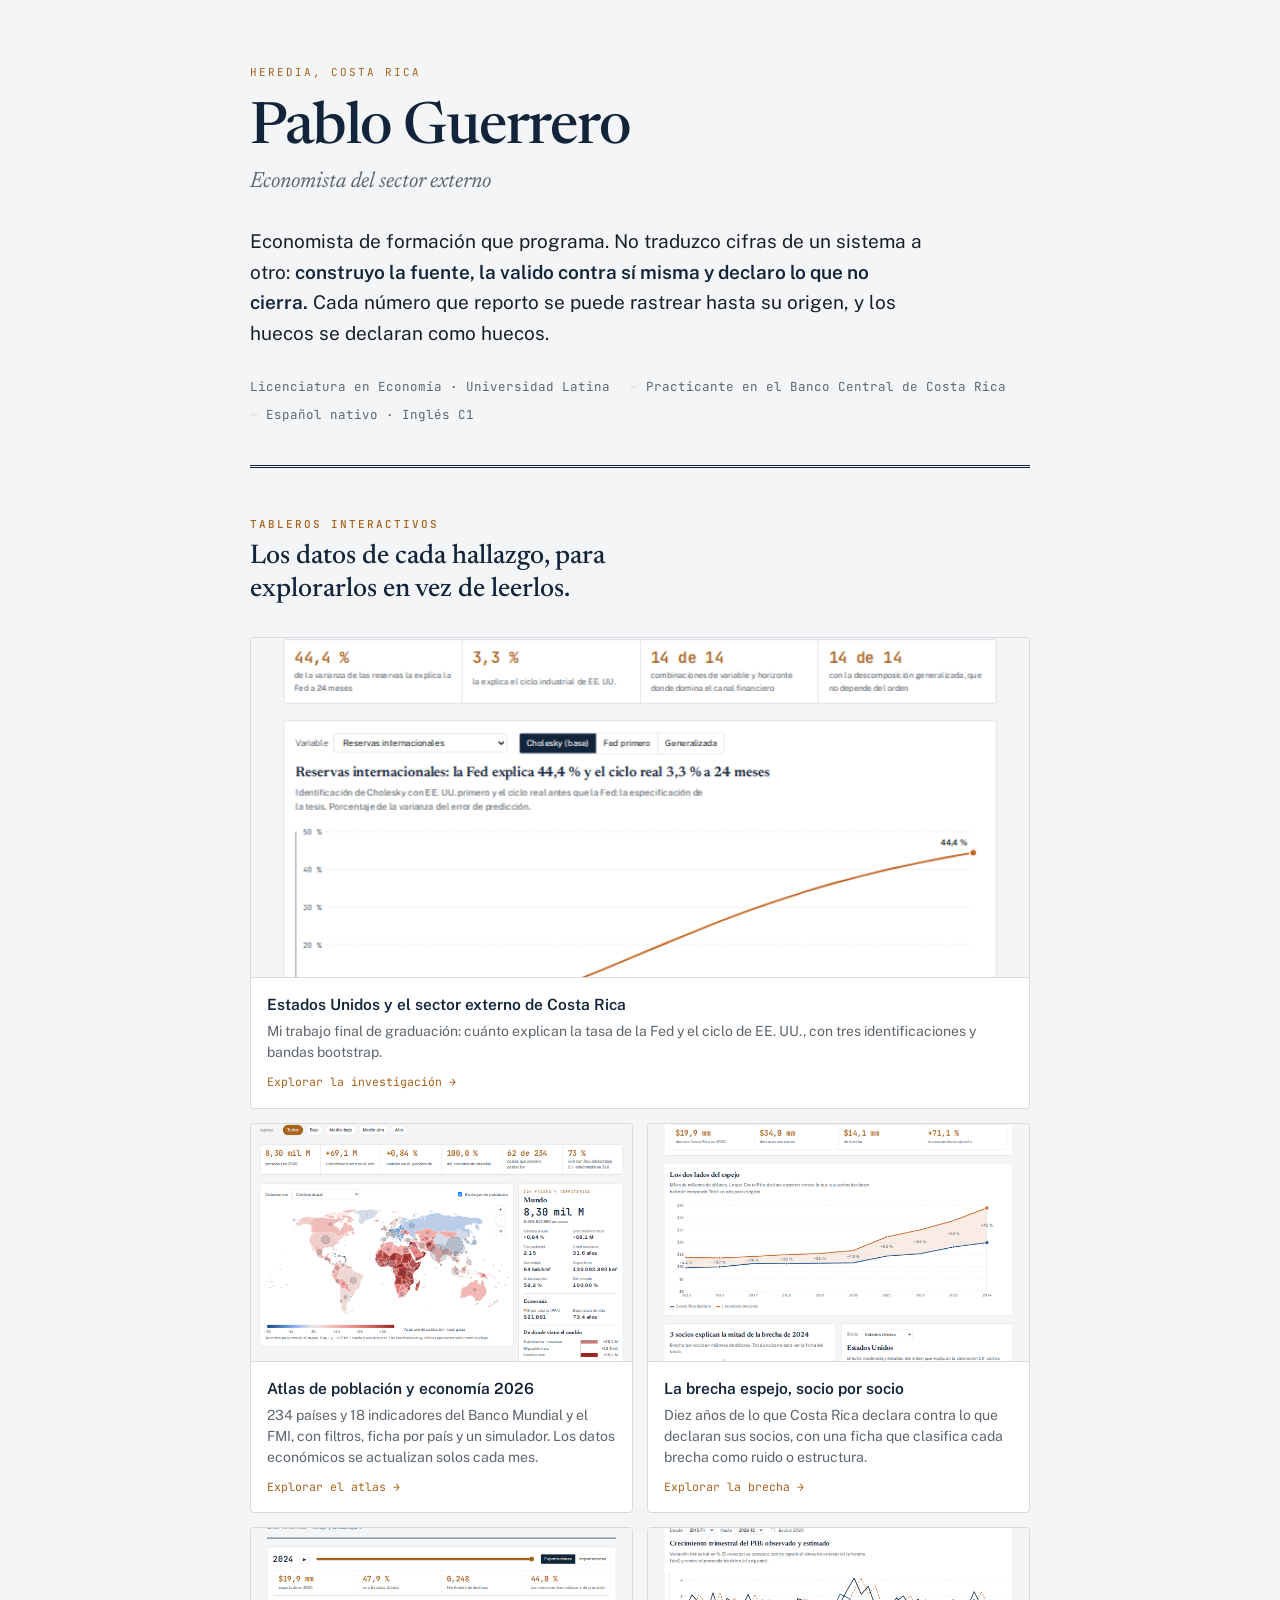
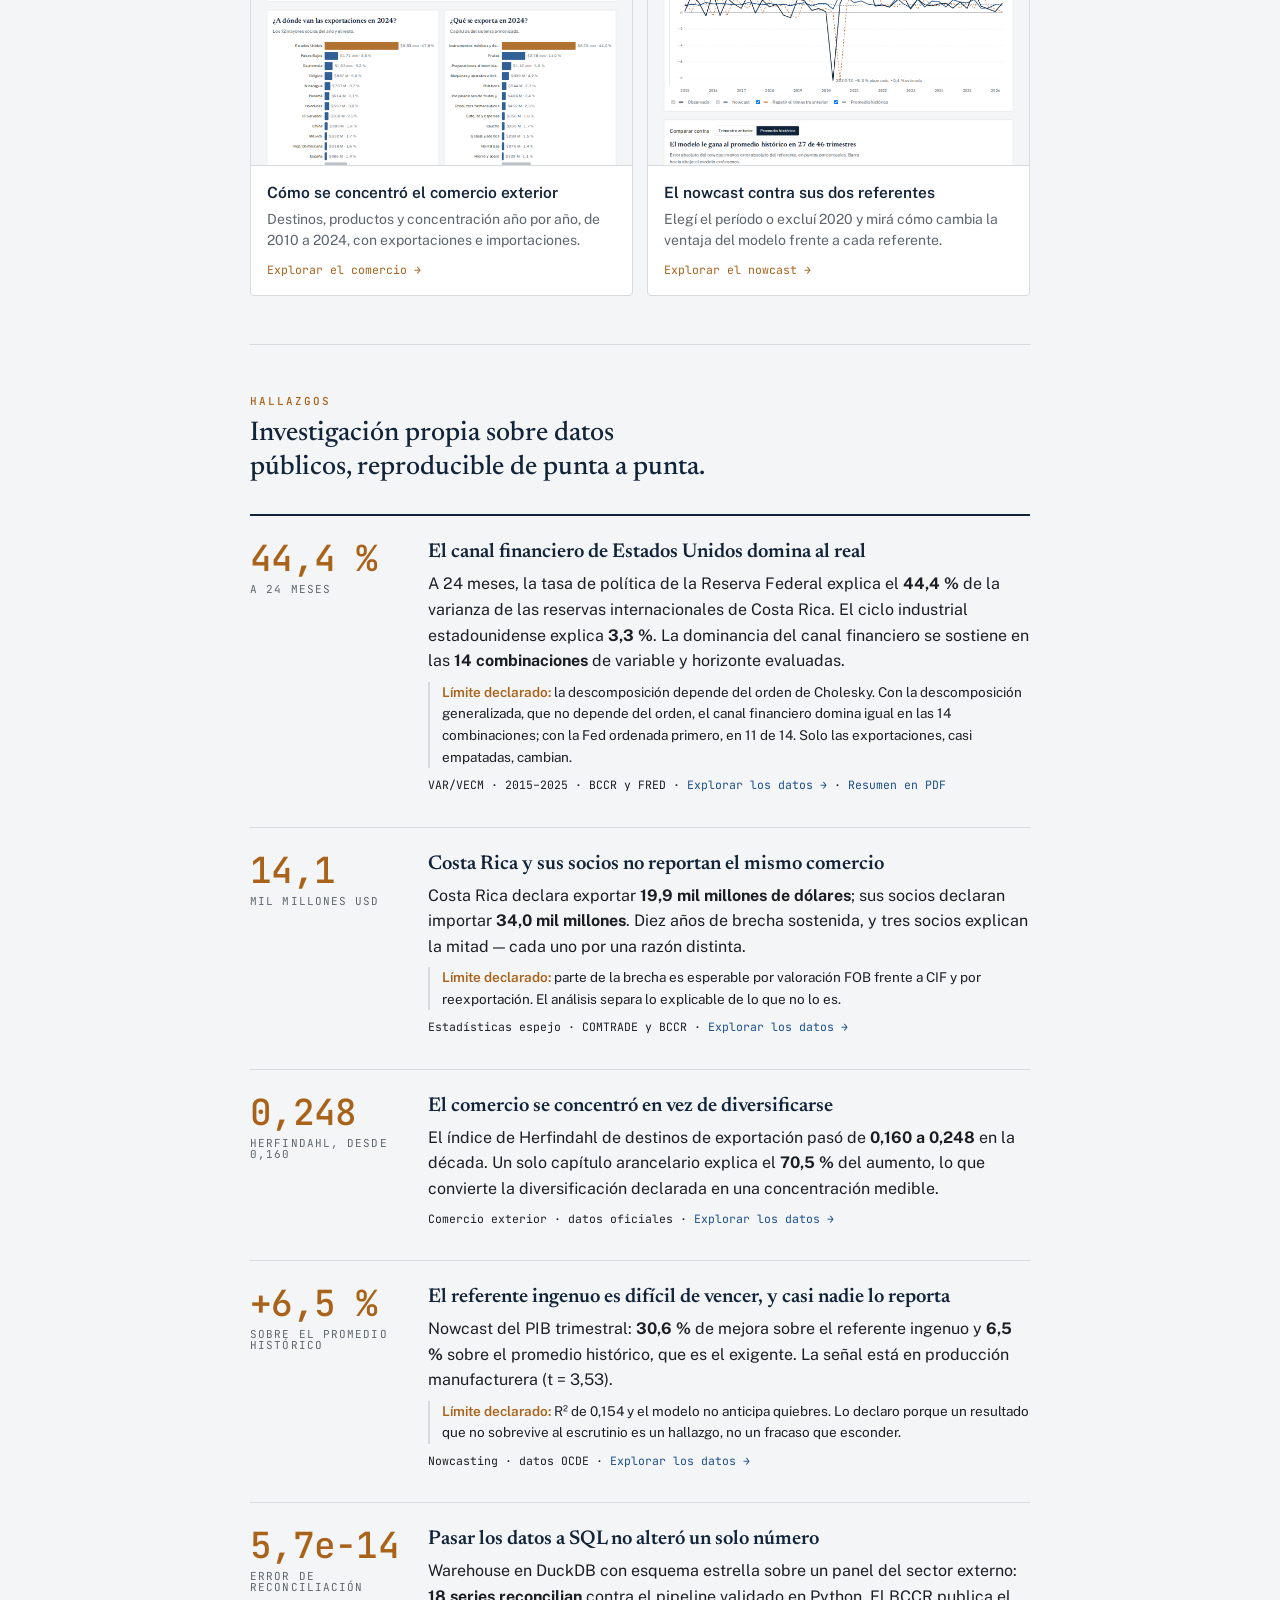
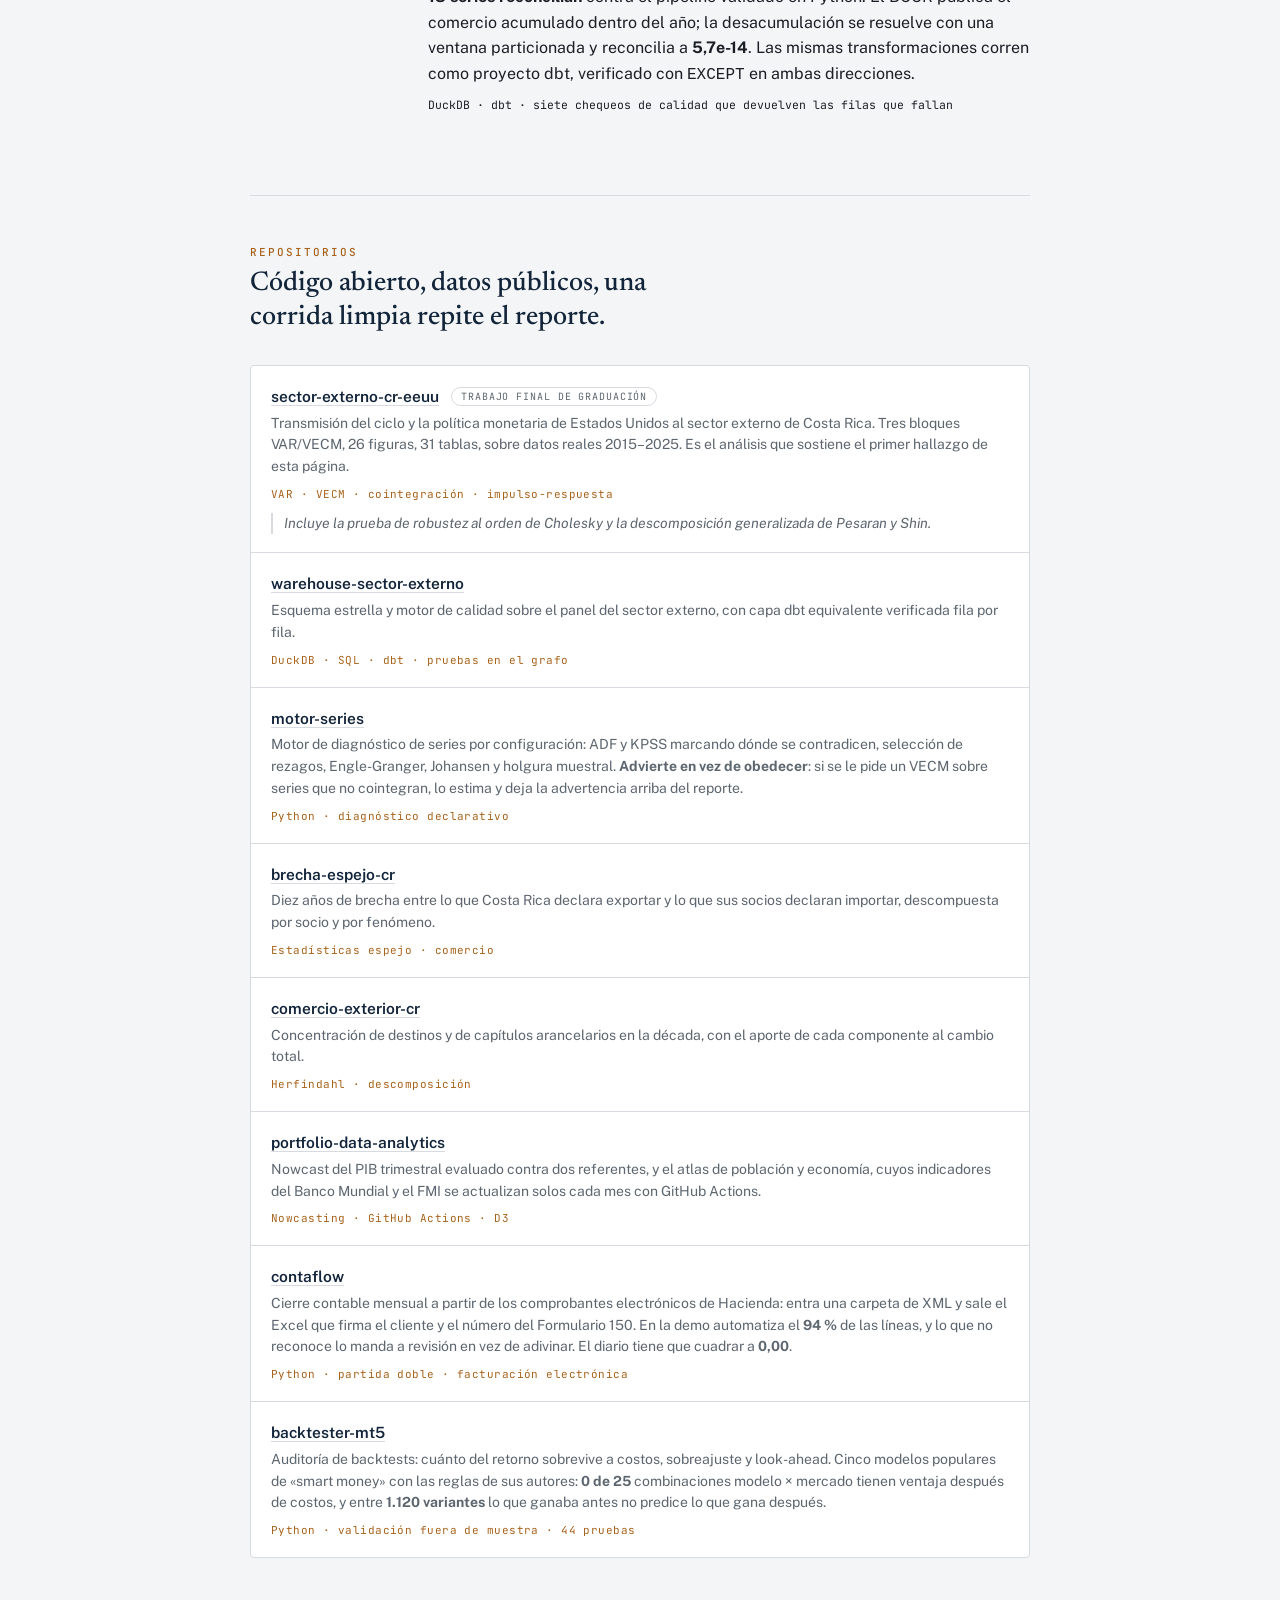
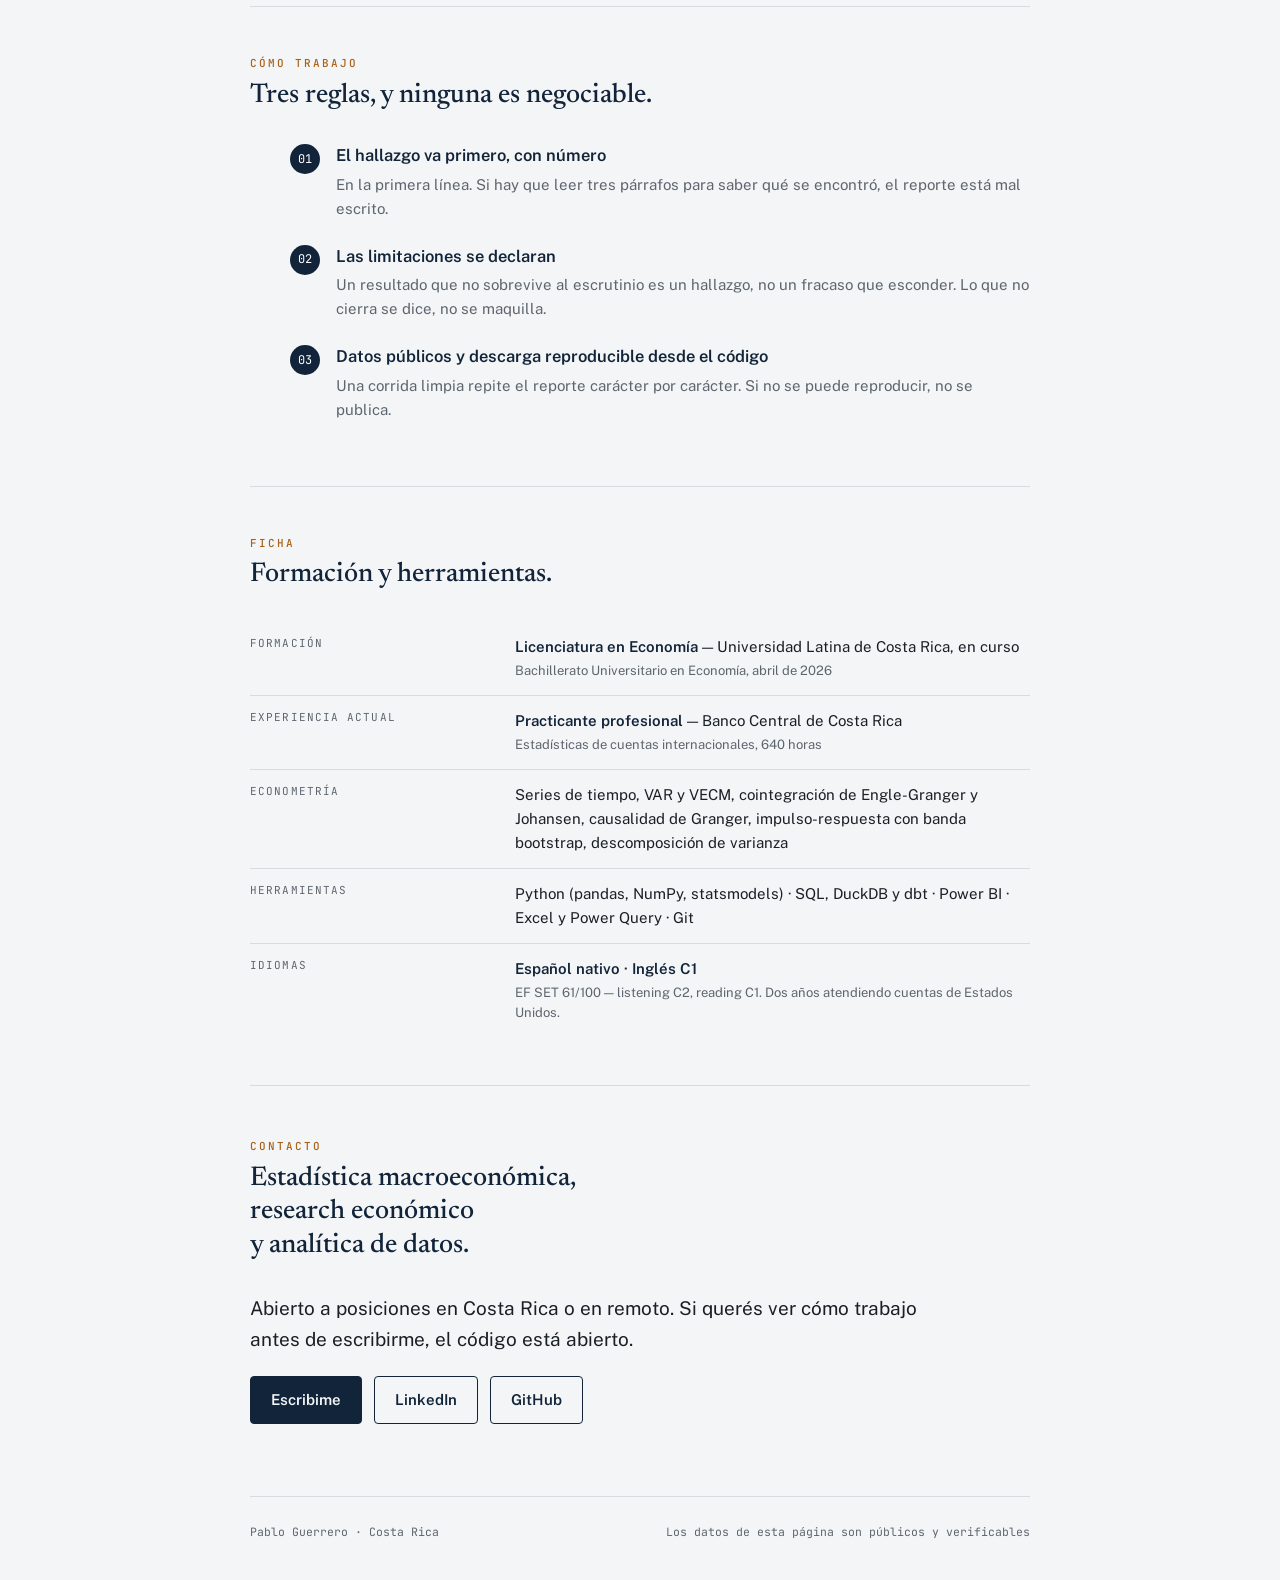
==== commit 1d7b03a2: "Destacar el tablero del TFG a lo ancho Co-Authored-By: Claude Opus 5.5 <noreply@anthropic.com> Claud" ====
--- a/index.html
+++ b/index.html
@@ -206,6 +206,8 @@
   .tableros{display:grid;grid-template-columns:repeat(2,minmax(0,1fr));gap:14px;}
   a.tablero{display:grid;align-content:start;background:var(--papel);border:1px solid var(--linea);border-radius:var(--radio);overflow:hidden;color:var(--texto);transition:border-color .15s, transform .15s;}
   a.tablero:hover{border-color:var(--azul);transform:translateY(-2px);}
+  .tableros a.tablero:first-child{grid-column:1/-1;}
+  .tableros a.tablero:first-child img{aspect-ratio:16/7;}
   .tablero img{display:block;width:100%;height:auto;aspect-ratio:8/5;object-fit:cover;object-position:top;border-bottom:1px solid var(--linea);background:var(--papel-2);}
   .tablero .txt{padding:14px 16px 16px;display:grid;gap:4px;}
   .tablero h3{margin:0;font-size:15.5px;font-weight:600;color:var(--tinta);}
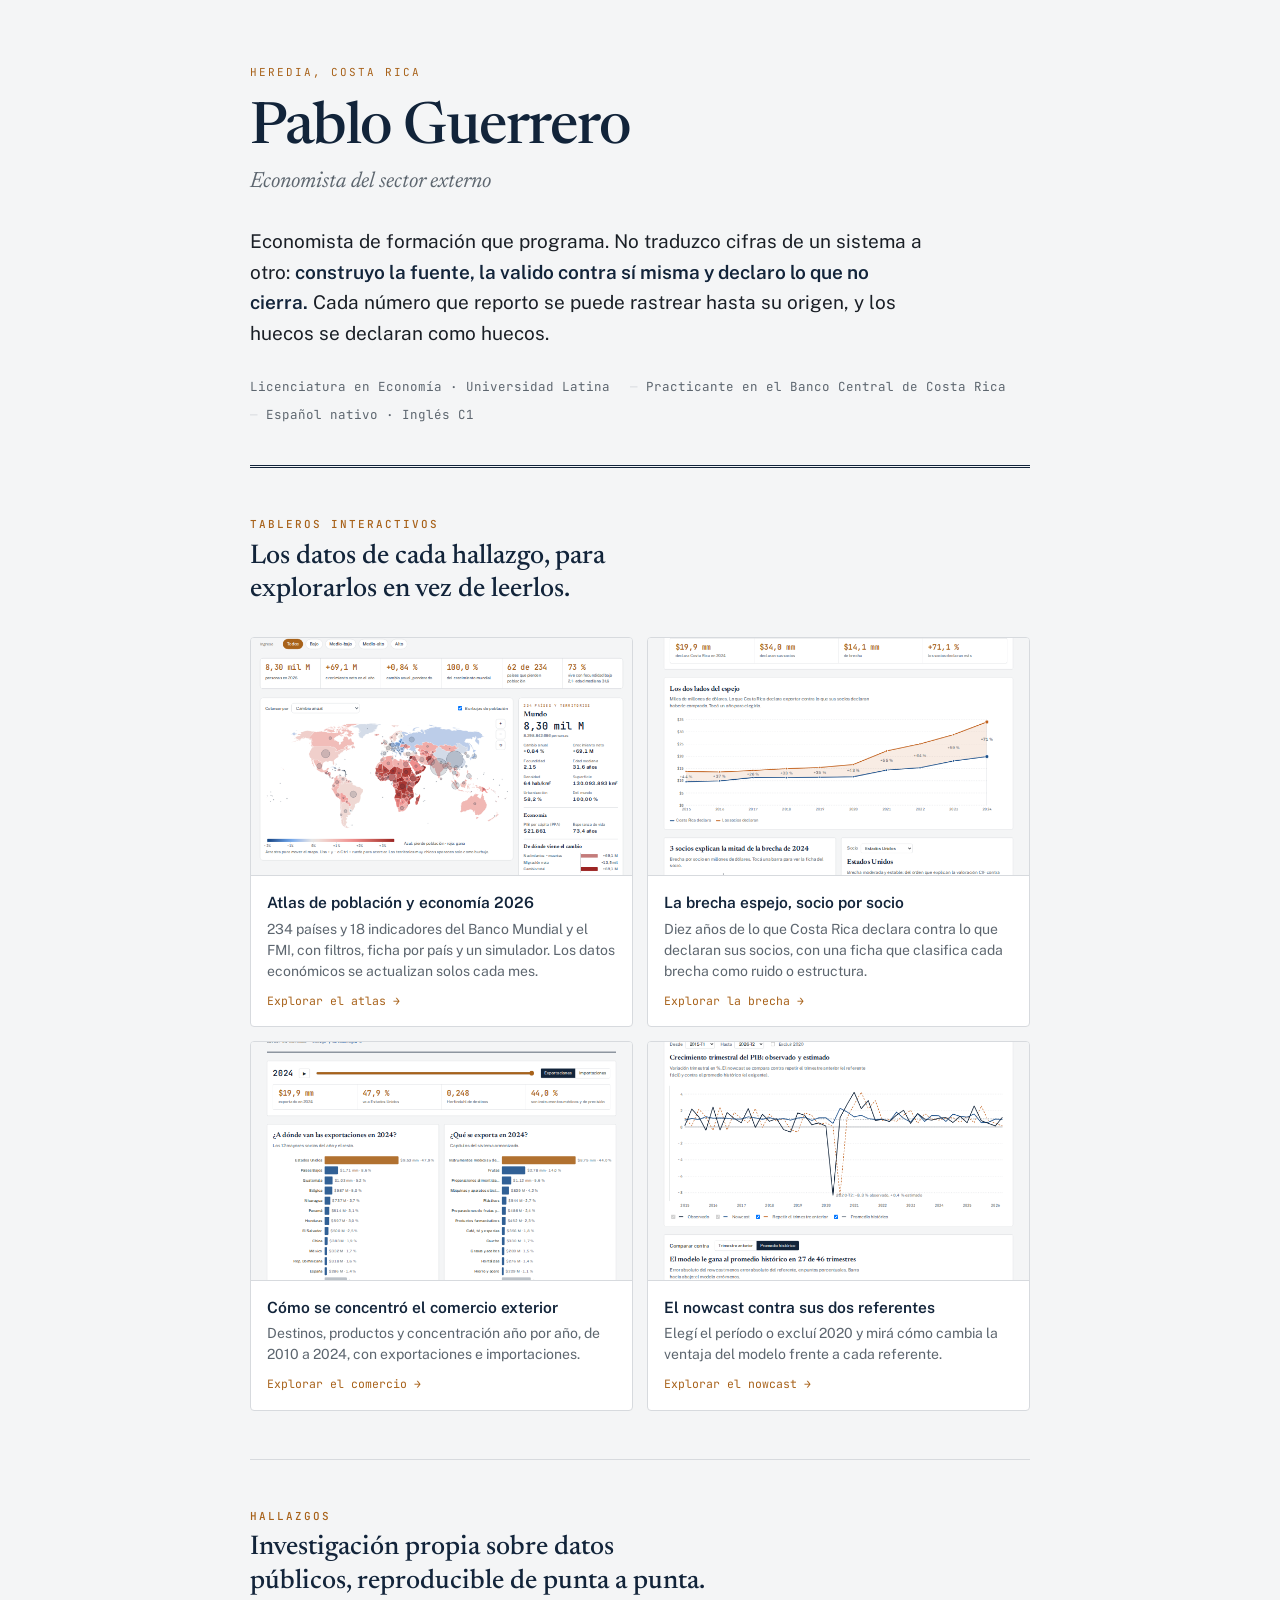
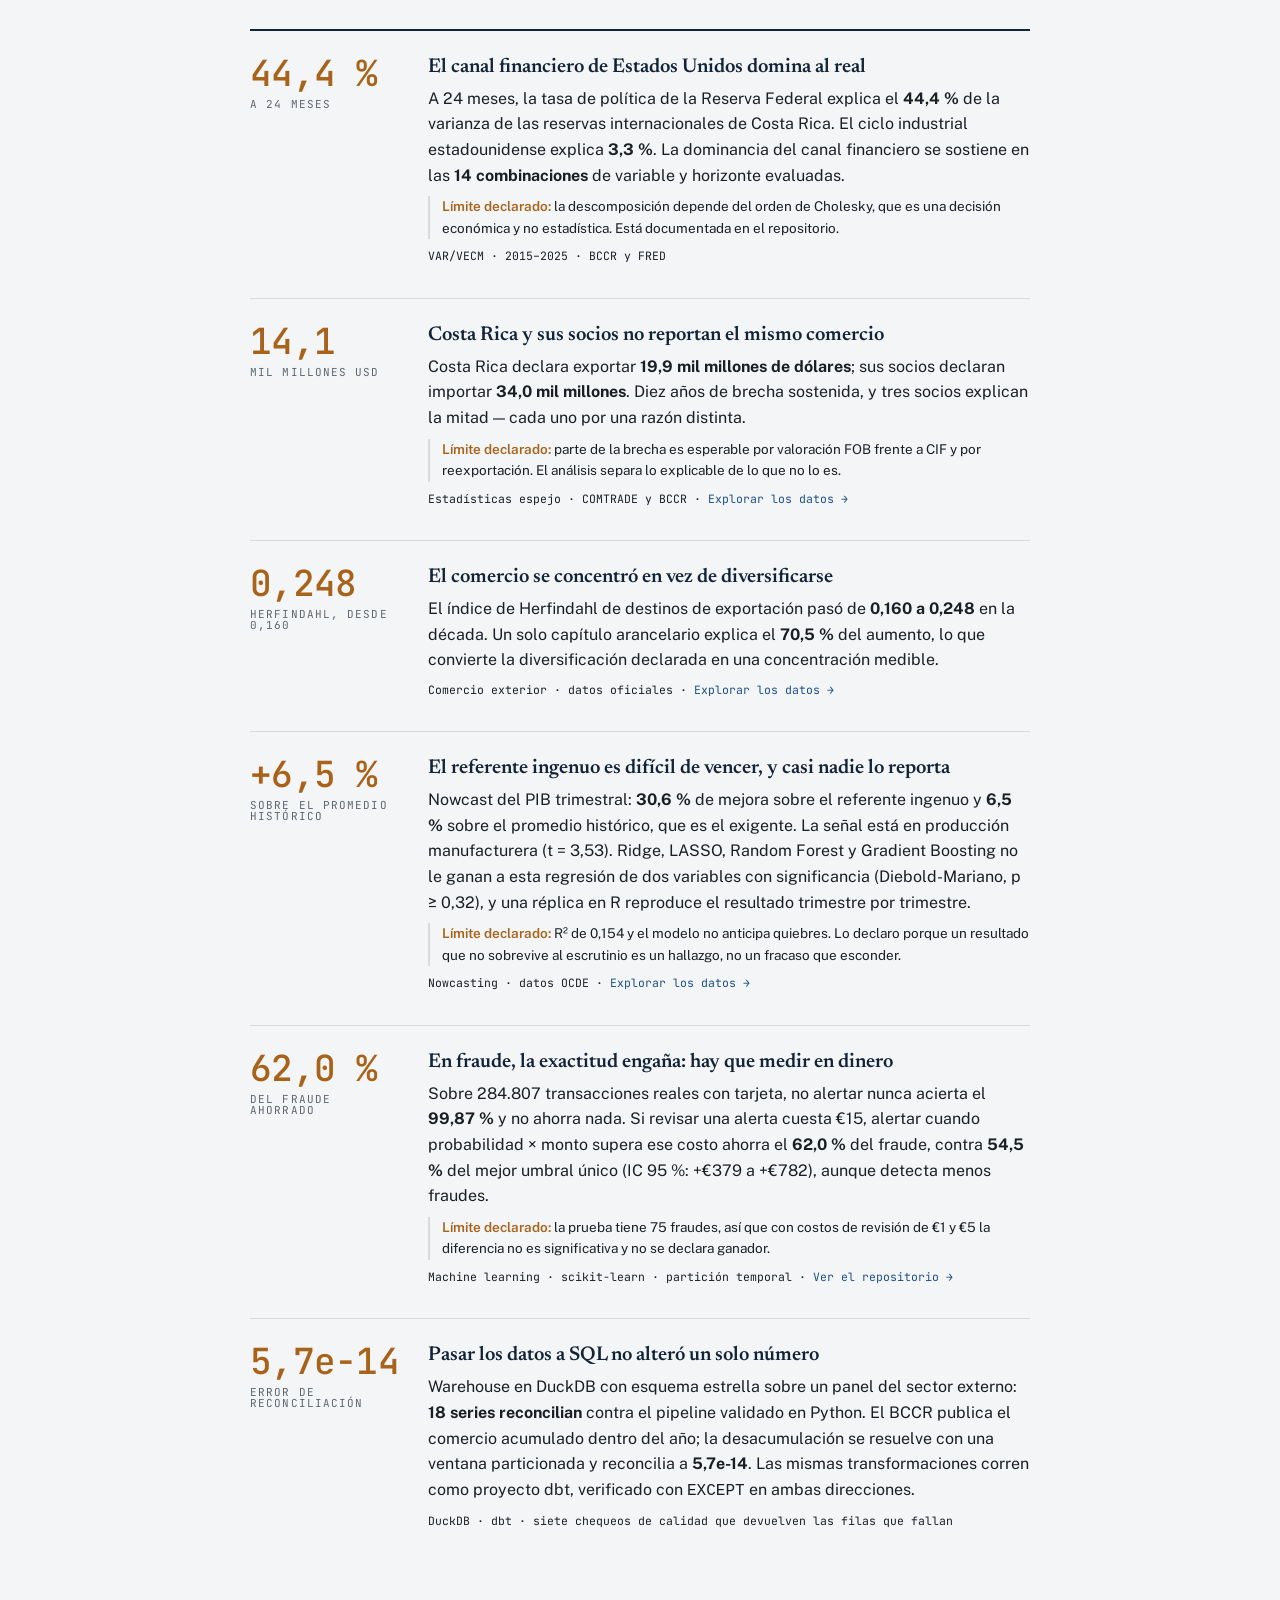
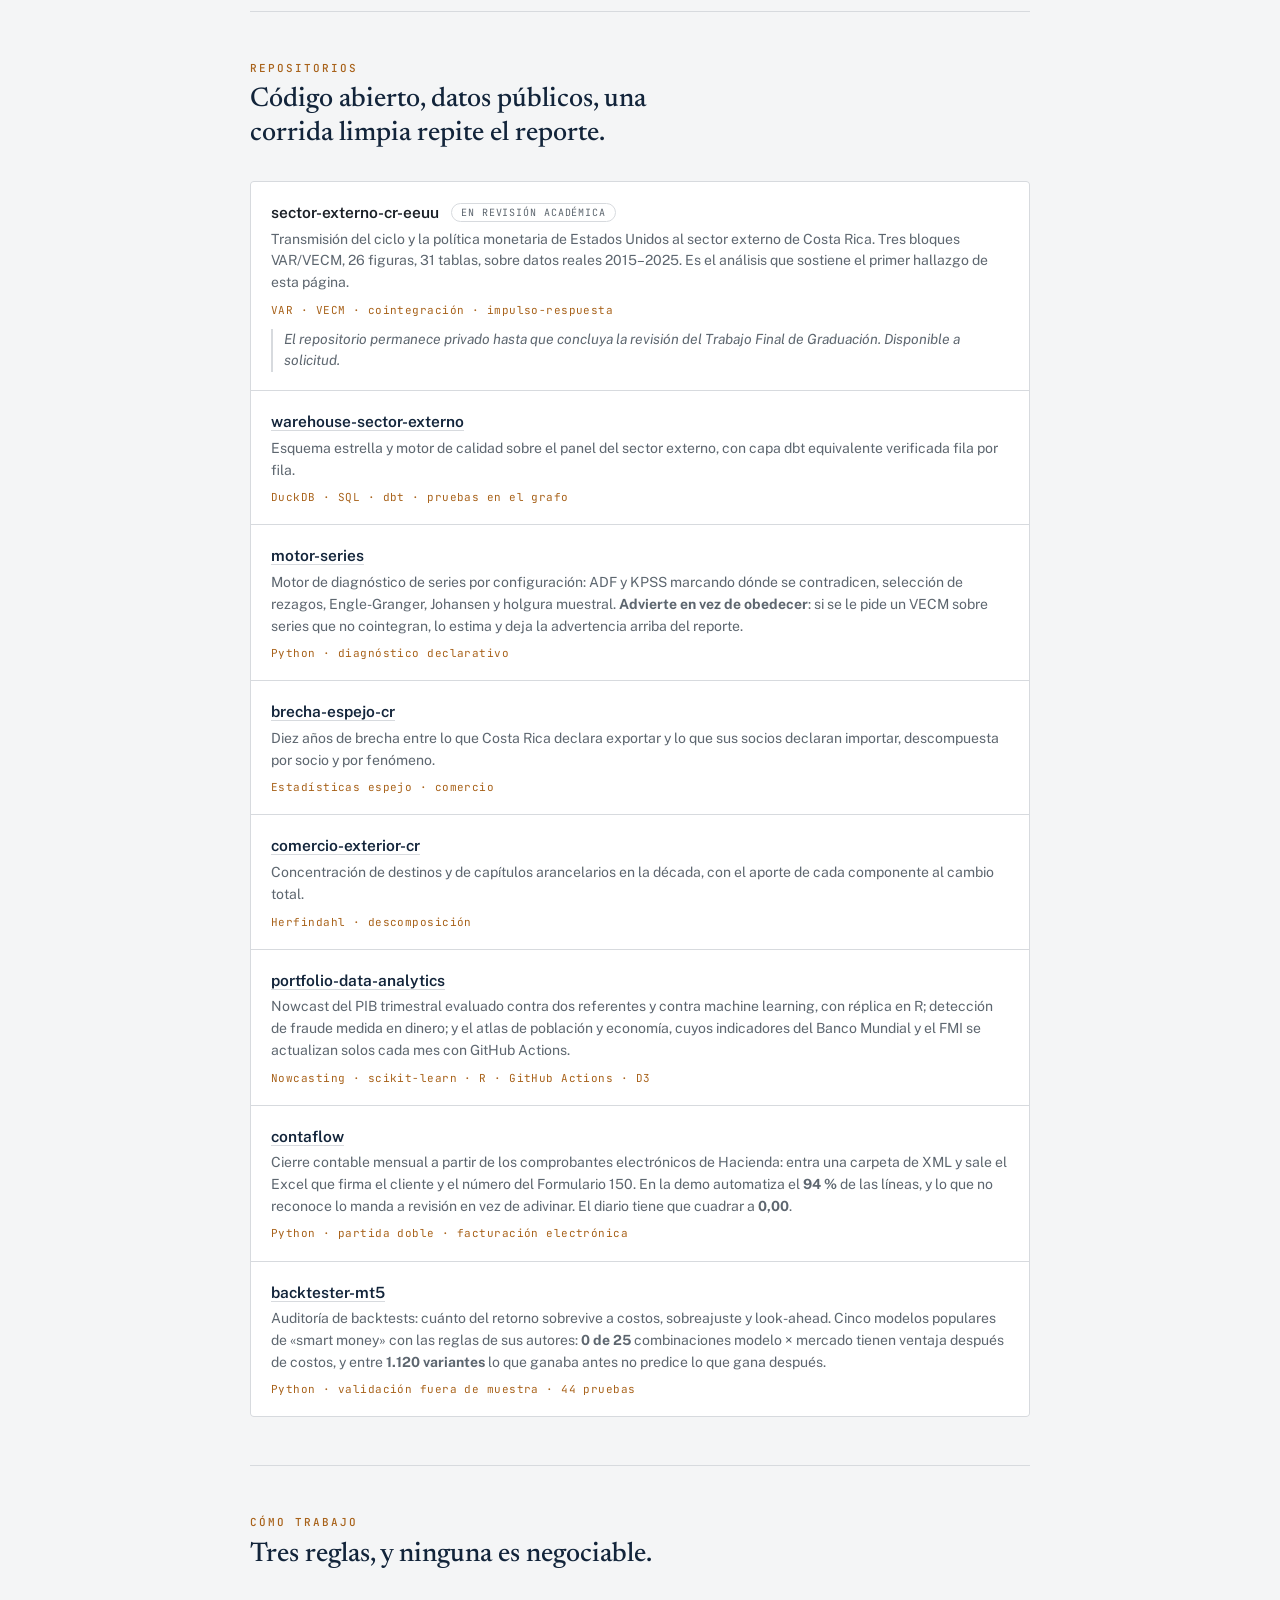
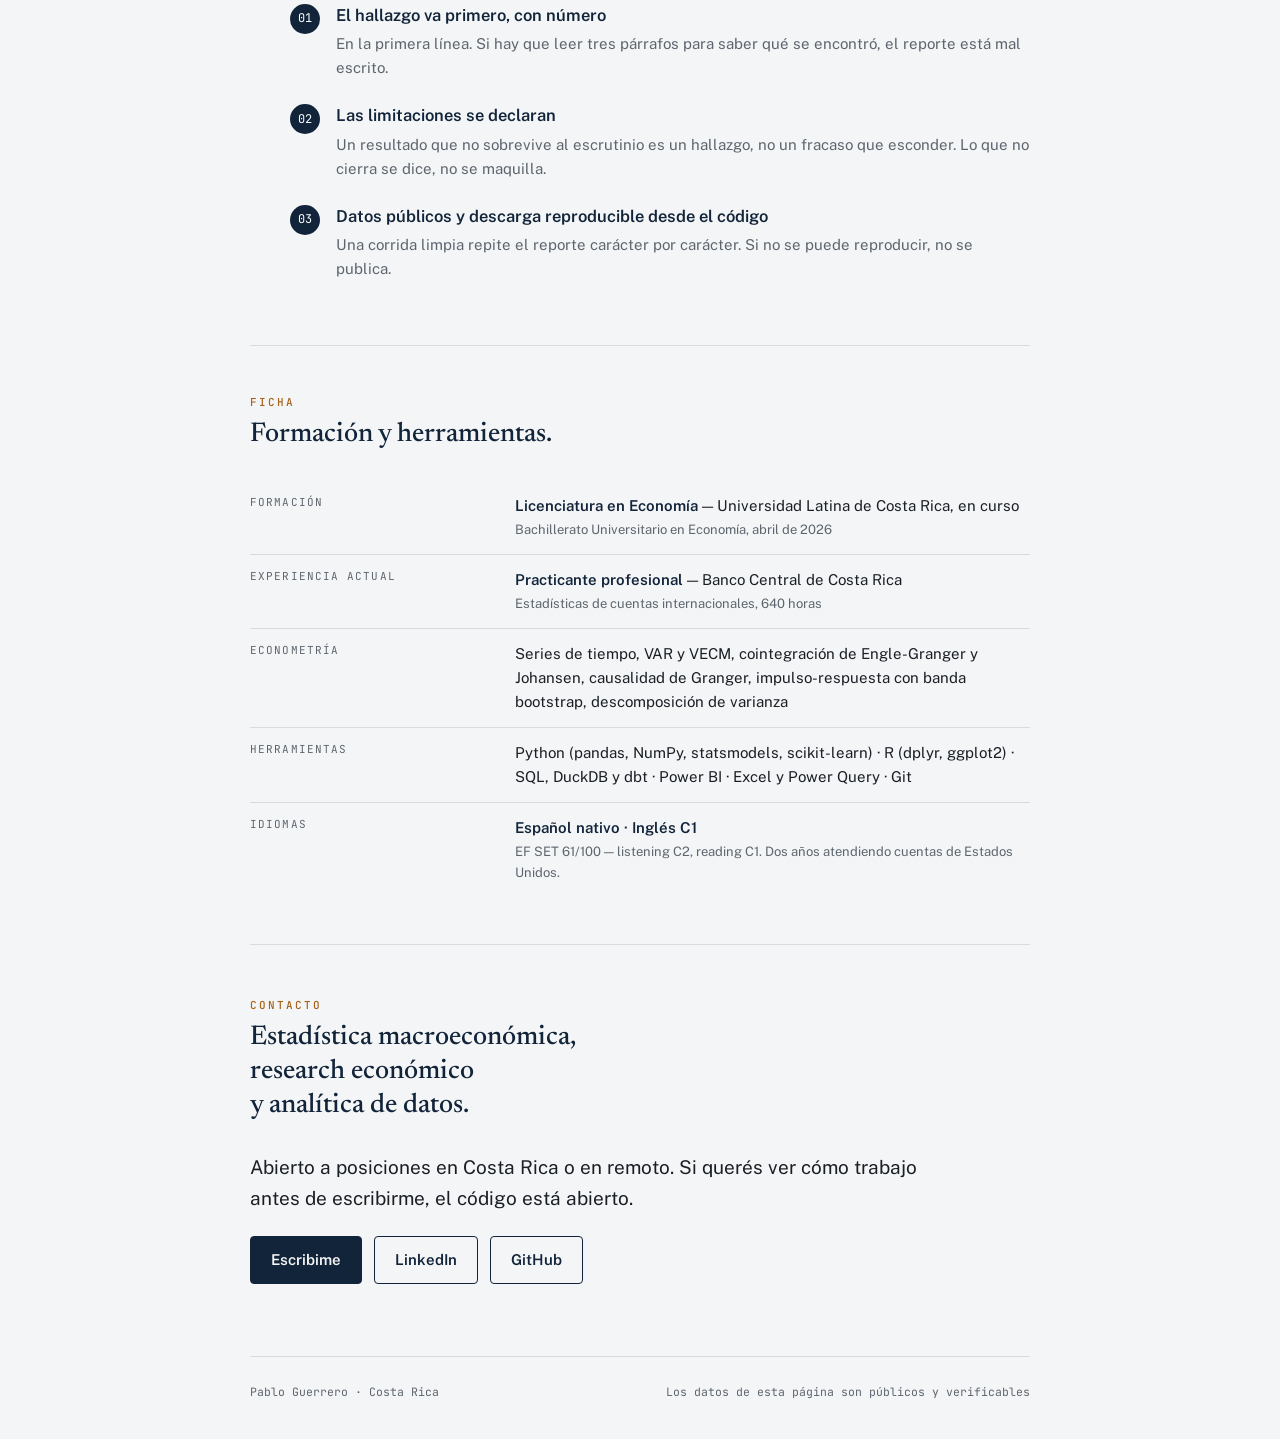
==== commit 7955d772: "Agregar el machine learning del nowcast, la réplica en R y la detección de fraude Co-Authored-By: Cl" ====
--- a/index.html
+++ b/index.html
@@ -206,8 +206,6 @@
   .tableros{display:grid;grid-template-columns:repeat(2,minmax(0,1fr));gap:14px;}
   a.tablero{display:grid;align-content:start;background:var(--papel);border:1px solid var(--linea);border-radius:var(--radio);overflow:hidden;color:var(--texto);transition:border-color .15s, transform .15s;}
   a.tablero:hover{border-color:var(--azul);transform:translateY(-2px);}
-  .tableros a.tablero:first-child{grid-column:1/-1;}
-  .tableros a.tablero:first-child img{aspect-ratio:16/7;}
   .tablero img{display:block;width:100%;height:auto;aspect-ratio:8/5;object-fit:cover;object-position:top;border-bottom:1px solid var(--linea);background:var(--papel-2);}
   .tablero .txt{padding:14px 16px 16px;display:grid;gap:4px;}
   .tablero h3{margin:0;font-size:15.5px;font-weight:600;color:var(--tinta);}
@@ -243,14 +241,6 @@
     <h2>Tableros interactivos</h2>
     <p class="lead">Los datos de cada hallazgo, para explorarlos en vez de leerlos.</p>
     <div class="tableros">
-      <a class="tablero" href="tfg/">
-        <img src="tableros/img/tfg.png" alt="Descomposición de varianza: canal financiero contra canal real según el horizonte" loading="lazy" width="720" height="450">
-        <div class="txt">
-          <h3>Estados Unidos y el sector externo de Costa Rica</h3>
-          <p>Mi trabajo final de graduación: cuánto explican la tasa de la Fed y el ciclo de EE. UU., con tres identificaciones y bandas bootstrap.</p>
-          <span class="ir">Explorar la investigación →</span>
-        </div>
-      </a>
       <a class="tablero" href="atlas/">
         <img src="tableros/img/atlas.png" alt="Mapa mundial coloreado por cambio anual de la población, con la ficha de un país" loading="lazy" width="720" height="450">
         <div class="txt">
@@ -295,8 +285,8 @@
       <div>
         <h3>El canal financiero de Estados Unidos domina al real</h3>
         <p>A 24 meses, la tasa de política de la Reserva Federal explica el <b>44,4 %</b> de la varianza de las reservas internacionales de Costa Rica. El ciclo industrial estadounidense explica <b>3,3 %</b>. La dominancia del canal financiero se sostiene en las <b>14 combinaciones</b> de variable y horizonte evaluadas.</p>
-        <p class="limite"><b>Límite declarado:</b> la descomposición depende del orden de Cholesky. Con la descomposición generalizada, que no depende del orden, el canal financiero domina igual en las 14 combinaciones; con la Fed ordenada primero, en 11 de 14. Solo las exportaciones, casi empatadas, cambian.</p>
-        <p class="fuente">VAR/VECM · 2015–2025 · BCCR y FRED · <a href="tfg/">Explorar los datos →</a> · <a href="tfg/resumen.pdf">Resumen en PDF</a></p>
+        <p class="limite"><b>Límite declarado:</b> la descomposición depende del orden de Cholesky, que es una decisión económica y no estadística. Está documentada en el repositorio.</p>
+        <p class="fuente">VAR/VECM · 2015–2025 · BCCR y FRED</p>
       </div>
     </div>
 
@@ -323,9 +313,19 @@
       <div class="cifra">+6,5 %<small>sobre el promedio histórico</small></div>
       <div>
         <h3>El referente ingenuo es difícil de vencer, y casi nadie lo reporta</h3>
-        <p>Nowcast del PIB trimestral: <b>30,6 %</b> de mejora sobre el referente ingenuo y <b>6,5 %</b> sobre el promedio histórico, que es el exigente. La señal está en producción manufacturera (t = 3,53).</p>
+        <p>Nowcast del PIB trimestral: <b>30,6 %</b> de mejora sobre el referente ingenuo y <b>6,5 %</b> sobre el promedio histórico, que es el exigente. La señal está en producción manufacturera (t = 3,53). Ridge, LASSO, Random Forest y Gradient Boosting no le ganan a esta regresión de dos variables con significancia (Diebold-Mariano, p ≥ 0,32), y una réplica en R reproduce el resultado trimestre por trimestre.</p>
         <p class="limite"><b>Límite declarado:</b> R² de 0,154 y el modelo no anticipa quiebres. Lo declaro porque un resultado que no sobrevive al escrutinio es un hallazgo, no un fracaso que esconder.</p>
         <p class="fuente">Nowcasting · datos OCDE · <a href="nowcast/">Explorar los datos →</a></p>
+      </div>
+    </div>
+
+    <div class="hallazgo">
+      <div class="cifra">62,0 %<small>del fraude ahorrado</small></div>
+      <div>
+        <h3>En fraude, la exactitud engaña: hay que medir en dinero</h3>
+        <p>Sobre 284.807 transacciones reales con tarjeta, no alertar nunca acierta el <b>99,87 %</b> y no ahorra nada. Si revisar una alerta cuesta €15, alertar cuando probabilidad × monto supera ese costo ahorra el <b>62,0 %</b> del fraude, contra <b>54,5 %</b> del mejor umbral único (IC 95 %: +€379 a +€782), aunque detecta menos fraudes.</p>
+        <p class="limite"><b>Límite declarado:</b> la prueba tiene 75 fraudes, así que con costos de revisión de €1 y €5 la diferencia no es significativa y no se declara ganador.</p>
+        <p class="fuente">Machine learning · scikit-learn · partición temporal · <a href="https://github.com/pabloguerrerocr/portfolio-data-analytics/tree/main/deteccion-fraude">Ver el repositorio →</a></p>
       </div>
     </div>
 
@@ -344,10 +344,10 @@
     <p class="lead">Código abierto, datos públicos, una corrida limpia repite el reporte.</p>
     <div class="repos">
       <div class="repo">
-        <h3><a href="https://github.com/pabloguerrerocr/sector-externo-cr-eeuu">sector-externo-cr-eeuu</a> <span class="estado">trabajo final de graduación</span></h3>
+        <h3>sector-externo-cr-eeuu <span class="estado">en revisión académica</span></h3>
         <p>Transmisión del ciclo y la política monetaria de Estados Unidos al sector externo de Costa Rica. Tres bloques VAR/VECM, 26 figuras, 31 tablas, sobre datos reales 2015–2025. Es el análisis que sostiene el primer hallazgo de esta página.</p>
         <p class="tags">VAR · VECM · cointegración · impulso-respuesta</p>
-        <p class="nota-repo">Incluye la prueba de robustez al orden de Cholesky y la descomposición generalizada de Pesaran y Shin.</p>
+        <p class="nota-repo">El repositorio permanece privado hasta que concluya la revisión del Trabajo Final de Graduación. Disponible a solicitud.</p>
       </div>
       <div class="repo">
         <h3><a href="https://github.com/pabloguerrerocr/warehouse-sector-externo">warehouse-sector-externo</a></h3>
@@ -371,8 +371,8 @@
       </div>
       <div class="repo">
         <h3><a href="https://github.com/pabloguerrerocr/portfolio-data-analytics">portfolio-data-analytics</a></h3>
-        <p>Nowcast del PIB trimestral evaluado contra dos referentes, y el atlas de población y economía, cuyos indicadores del Banco Mundial y el FMI se actualizan solos cada mes con GitHub Actions.</p>
-        <p class="tags">Nowcasting · GitHub Actions · D3</p>
+        <p>Nowcast del PIB trimestral evaluado contra dos referentes y contra machine learning, con réplica en R; detección de fraude medida en dinero; y el atlas de población y economía, cuyos indicadores del Banco Mundial y el FMI se actualizan solos cada mes con GitHub Actions.</p>
+        <p class="tags">Nowcasting · scikit-learn · R · GitHub Actions · D3</p>
       </div>
       <div class="repo">
         <h3><a href="https://github.com/pabloguerrerocr/contaflow">contaflow</a></h3>
@@ -430,7 +430,7 @@
       </tr>
       <tr>
         <th>Herramientas</th>
-        <td>Python (pandas, NumPy, statsmodels) · SQL, DuckDB y dbt · Power BI · Excel y Power Query · Git</td>
+        <td>Python (pandas, NumPy, statsmodels, scikit-learn) · R (dplyr, ggplot2) · SQL, DuckDB y dbt · Power BI · Excel y Power Query · Git</td>
       </tr>
       <tr>
         <th>Idiomas</th>
